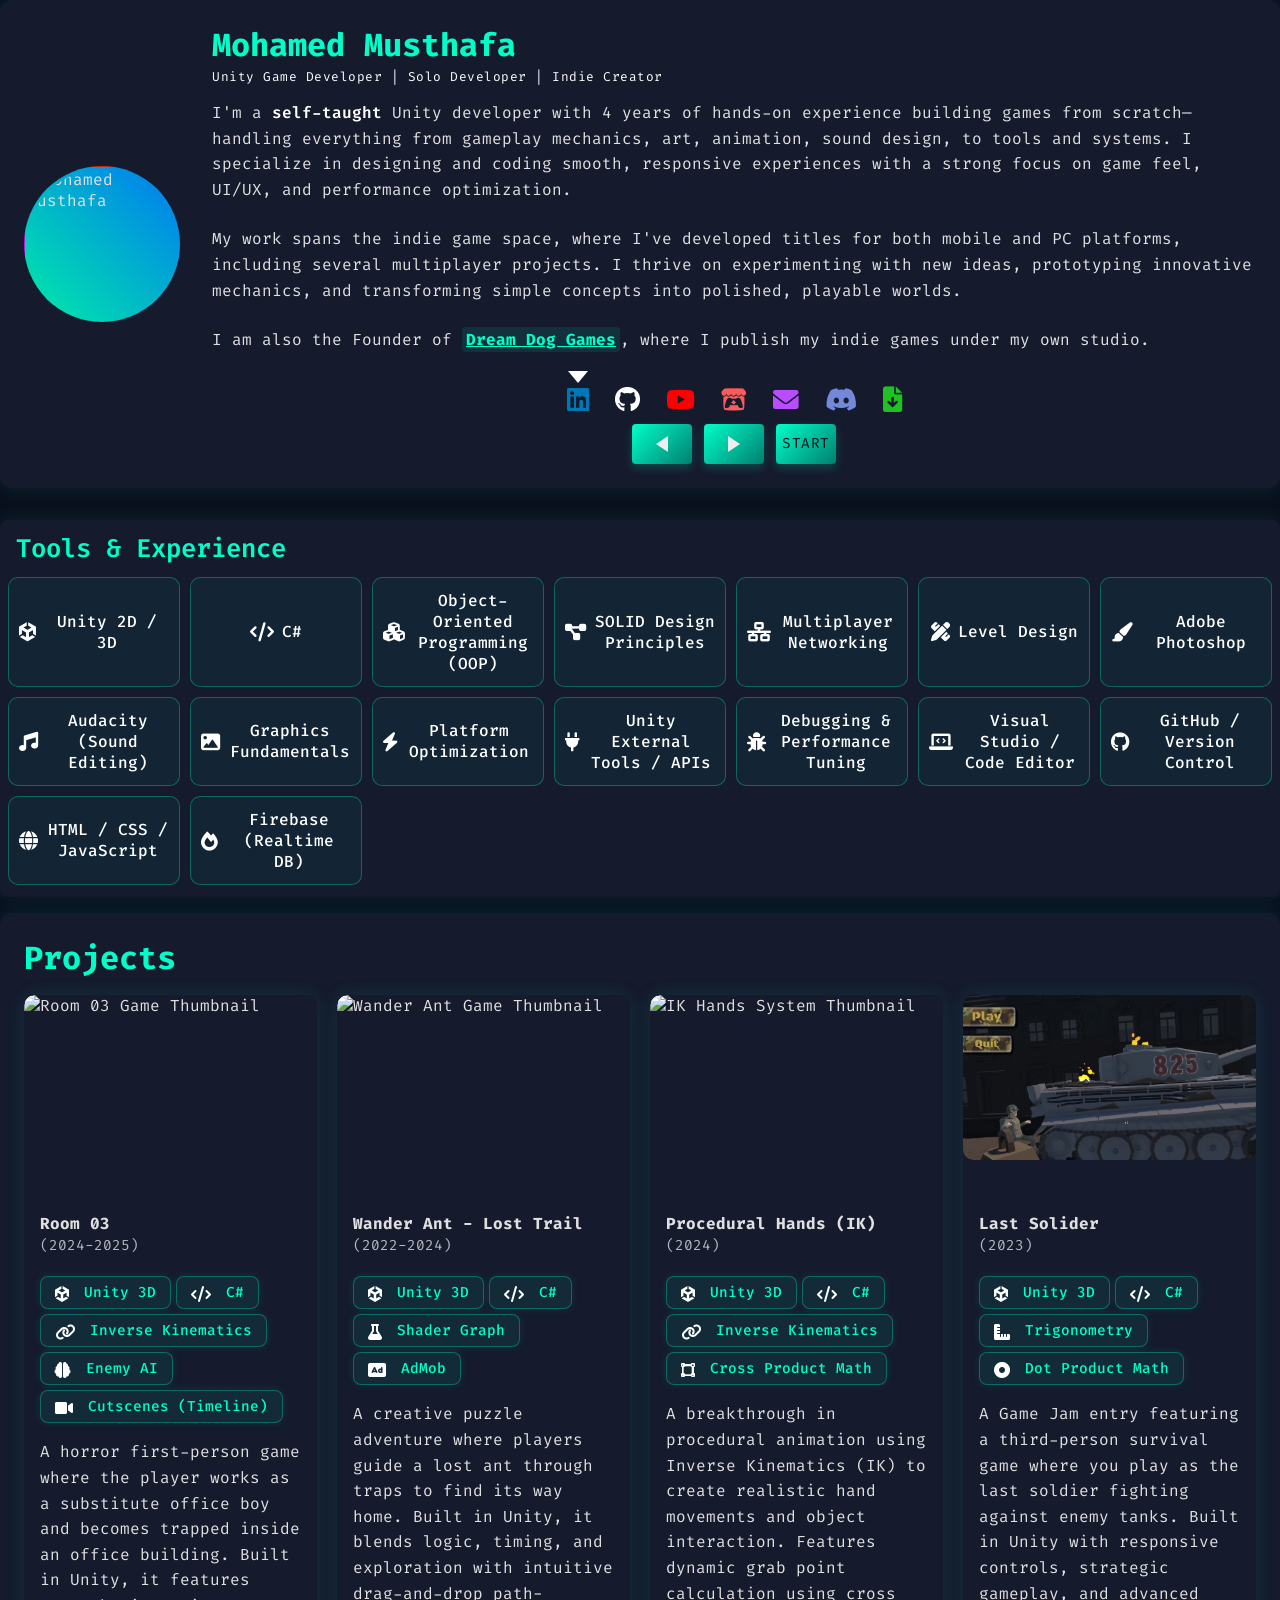
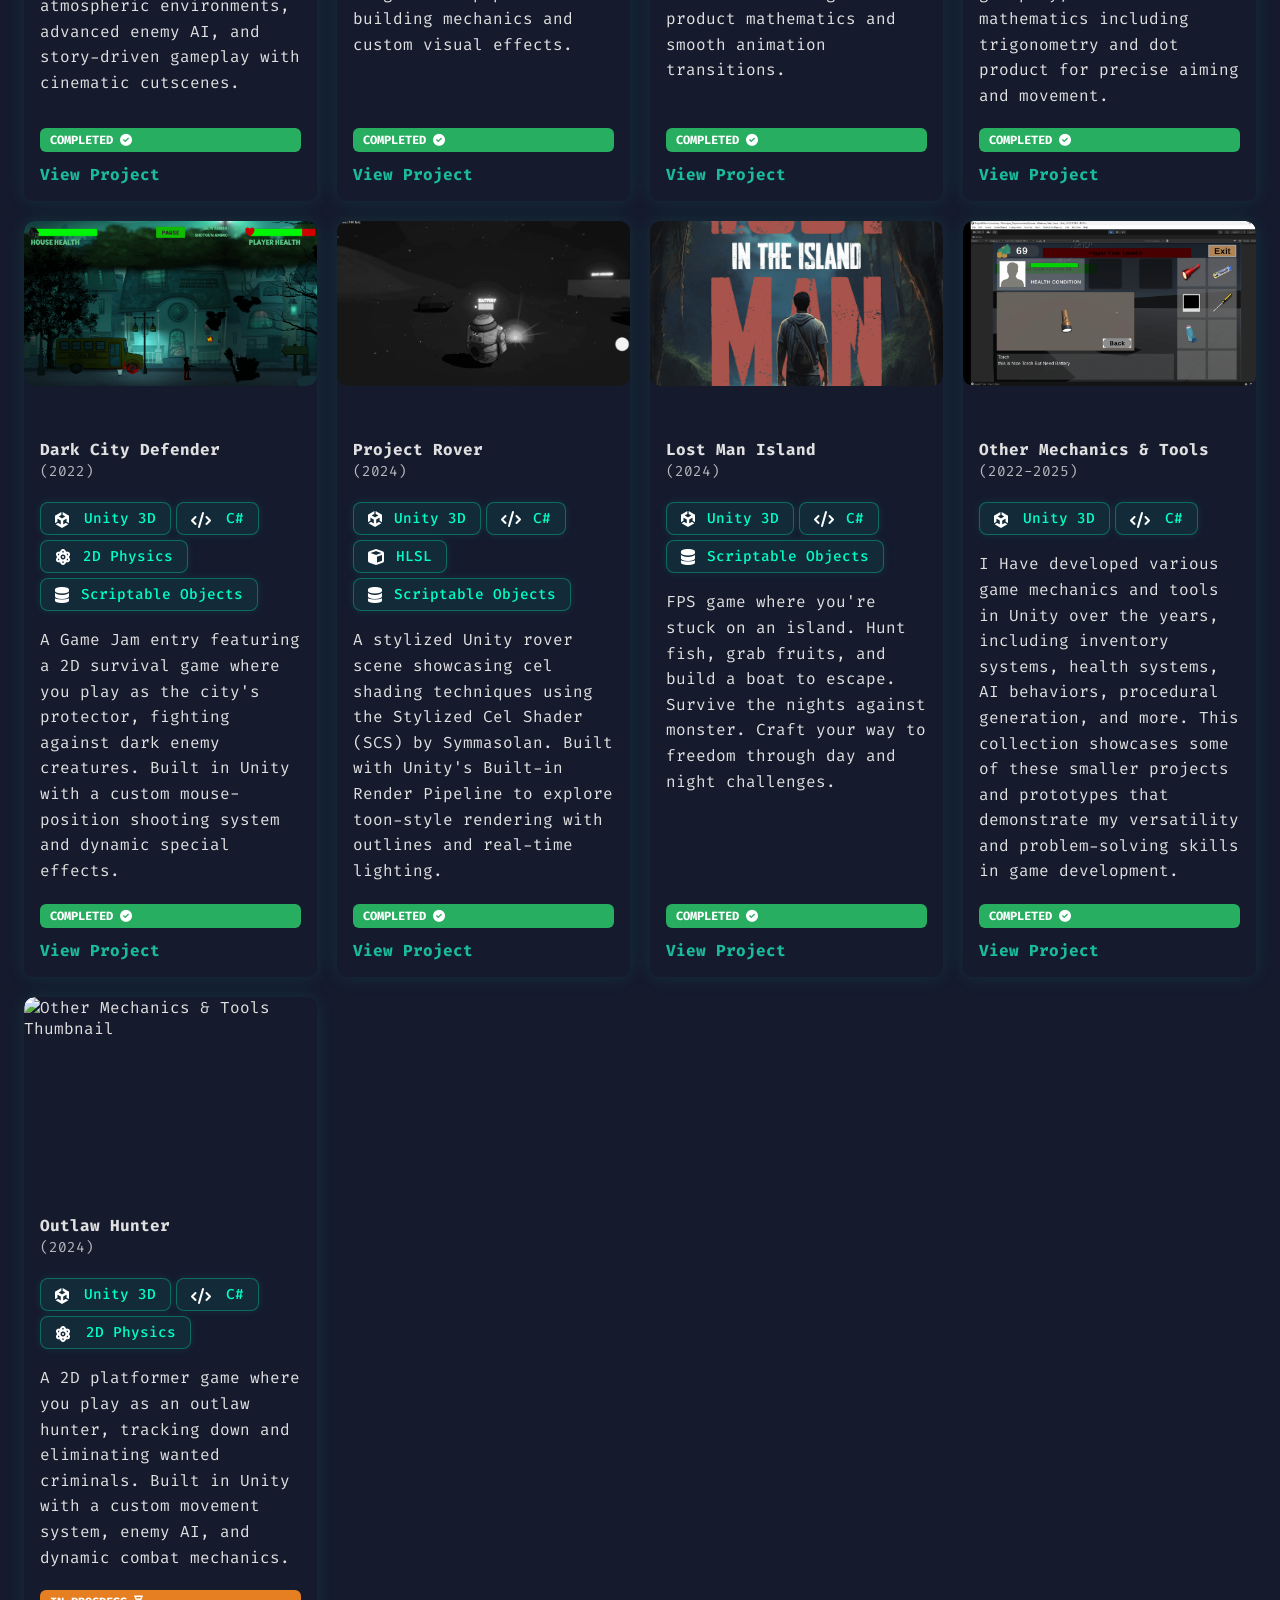
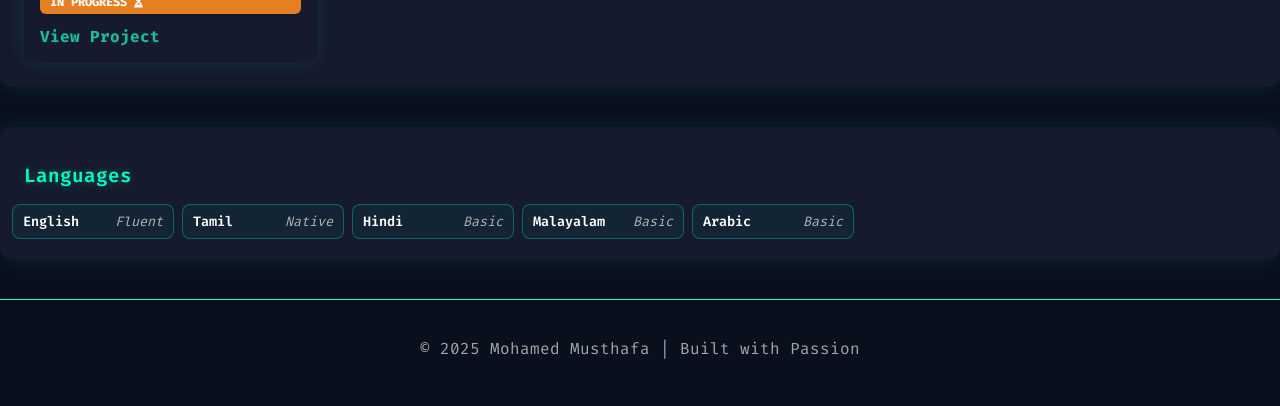
==== index.html @ 0af11d48 "Update index.html" ====
<!DOCTYPE html>
<html lang="en">

<head>
  <meta charset="UTF-8" />
  <meta name="viewport" content="width=device-width, initial-scale=1.0" />
  <title>Mohamed Musthafa | Unity Game Developer</title>

  <!-- Fonts & Icons -->
  <link rel="stylesheet" href="https://cdnjs.cloudflare.com/ajax/libs/font-awesome/6.0.0-beta3/css/all.min.css" />
  <link href="https://fonts.googleapis.com/css2?family=Fira+Code:wght@400;600&display=swap" rel="stylesheet" />

  <!-- Stylesheet -->
  <link rel="stylesheet" href="style.css">
</head>

<body>

  <!-- ===== About Section ===== -->
  <section class="card about-card">
    <div class="about-content">
      <img src="images/profile.jpg" alt="Mohamed Musthafa" class="profile-pic">
      <div class="text-content">
        <h1>Mohamed Musthafa</h1>
        <h3 class="subtitle">Unity Game Developer | Solo Developer | Indie Creator</h3>
        <p>
          I'm a <span class="special-Text">self-taught</span> Unity developer with 4 years of hands-on experience building games from scratch—handling everything from gameplay mechanics, art, animation, sound design, to tools and systems. I specialize in designing and coding smooth, responsive experiences with a strong focus on game feel, UI/UX, and performance optimization.
        </p>
        <p>
          My work spans the indie game space, where I've developed titles for both mobile and PC platforms, including several multiplayer projects. I thrive on experimenting with new ideas, prototyping innovative mechanics, and transforming simple concepts into polished, playable worlds.
        </p>
        <p>
          I am also the Founder of <a href="https://play.google.com/store/apps/developer?id=Dream+Dog+Games" class="highlight" target="_blank">Dream Dog Games</a>, where I publish my indie games under my own studio.
        </p>

        <!-- Social Links Menu -->
        <div class="game-menu">
          <div class="icon-menu-wrapper" style="position: relative;">
            <div class="icon-row">
              <div class="menu-item" data-link="https://www.linkedin.com/in/mohamed-musthafa-98b347230">
                <i class="fab fa-linkedin"></i>
              </div>
              <div class="menu-item" data-link="https://github.com/musthafa45">
                <i class="fab fa-github"></i>
              </div>
              <div class="menu-item" data-link="https://youtube.com/@gamescript-tamil">
                <i class="fab fa-youtube"></i>
              </div>
              <div class="menu-item" data-link="https://musthafa45.itch.io/">
                <i class="fab fa-itch-io"></i>
              </div>
              <div class="menu-item" data-link="mailto:mohamedmusthafa3679@gmail.com">
                <i class="fas fa-envelope"></i>
              </div>
              <div class="menu-item" data-link="https://discordapp.com/users/566951093855191040">
                <i class="fab fa-discord"></i>
              </div>
              <div class="menu-item" data-link="files/resume.pdf">
                <i class="fas fa-file-download"></i>
              </div>
            </div>
            <div class="pointer-triangle"></div>
          </div>
          <div class="menu-controls">
            <div class="button-row">
              <button class="arrow-btn left" id="leftBtn" aria-label="Previous"></button>
              <button class="arrow-btn right" id="rightBtn" aria-label="Next"></button>
              <button class="start-btn" id="startBtn" aria-label="Go to Selected Link">Start</button>
            </div>
          </div>
        </div>

      </div>
    </div>
  </section>

  <!-- ===== Tools & Experience Section ===== -->
  <section class="card tools-section">
    <h1>Tools & Experience</h1>
    <div class="tools-grid">
      
      <!-- Game Development -->
      <div class="tool-item"><i class="fab fa-unity"></i> Unity 2D / 3D</div>
      <div class="tool-item"><i class="fas fa-code"></i> C#</div>
      <div class="tool-item"><i class="fas fa-cubes"></i> Object-Oriented Programming (OOP)</div>
      <div class="tool-item"><i class="fas fa-project-diagram"></i> SOLID Design Principles</div>
      <div class="tool-item"><i class="fas fa-network-wired"></i> Multiplayer Networking</div>
      
      <!-- Design & Creative Tools -->
      <div class="tool-item"><i class="fas fa-pencil-ruler"></i> Level Design</div>
      <div class="tool-item"><i class="fas fa-paint-brush"></i> Adobe Photoshop</div>
      <div class="tool-item"><i class="fas fa-music"></i> Audacity (Sound Editing)</div>
      <div class="tool-item"><i class="fas fa-image"></i> Graphics Fundamentals</div>
      
      <!-- Technical & Optimization -->
      <div class="tool-item"><i class="fas fa-bolt"></i> Platform Optimization</div>
      <div class="tool-item"><i class="fas fa-plug"></i> Unity External Tools / APIs</div>
      <div class="tool-item"><i class="fas fa-bug"></i> Debugging & Performance Tuning</div>
      <div class="tool-item"><i class="fas fa-laptop-code"></i> Visual Studio / Code Editor</div>
      
      <!-- Version Control -->
      <div class="tool-item"><i class="fab fa-github"></i> GitHub / Version Control</div>
      
      <!-- Web & Cloud -->
      <div class="tool-item"><i class="fas fa-globe"></i> HTML / CSS / JavaScript</div>
      <div class="tool-item"><i class="fas fa-fire"></i> Firebase (Realtime DB)</div>
      
    </div>
  </section>

  <!-- ===== Projects Section ===== -->
  <section class="card projects-section">
    <h1>Projects</h1>
    <div class="projects-grid">

      <!-- Room 03 Project -->
      <article class="project-card">
        <div class="thumb-wrapper">
          <img class="project-thumb" src="images/room-03-thumbnail.png" alt="Room 03 Game Thumbnail">
          <video class="project-video" muted preload="metadata">
            <source src="videos/room-03.mp4" type="video/mp4">
            Your browser does not support the video tag.
          </video>
        </div>
        <div class="content">
          <h4>Room 03<br><span style="font-size: 0.9em; font-weight: normal; opacity: 0.8;">(2024-2025)</span></h4>
          <div class="tech-stack">
            <span><i class="fa-brands fa-unity"></i> Unity 3D</span>
            <span><i class="fa-solid fa-code"></i> C#</span>
            <span><i class="fas fa-link"></i> Inverse Kinematics</span>
            <span><i class="fas fa-brain"></i> Enemy AI</span>
            <span><i class="fas fa-video"></i> Cutscenes (Timeline)</span>
          </div>
          <p>
            A horror first-person game where the player works as a substitute office boy and becomes trapped inside an office building. Built in Unity, it features atmospheric environments, advanced enemy AI, and story-driven gameplay with cinematic cutscenes.
          </p>
          <div class="bottom">
            <div class="status-tag done"> Completed <i class="fas fa-check-circle"></i></div>
            <a href="https://mohamedmusthafa.dev/projects/room-03/index.html" target="_self">View Project</a>
          </div>
        </div>
      </article>

      <!-- Wander Ant Project -->
      <article class="project-card">
        <div class="thumb-wrapper">
          <img class="project-thumb" src="images/wander-ant-thumbnail.png" alt="Wander Ant Game Thumbnail">
          <video class="project-video" muted preload="metadata">
            <source src="videos/wander-ant.mp4" type="video/mp4">
            Your browser does not support the video tag.
          </video>
        </div>
        <div class="content">
          <h4>Wander Ant - Lost Trail<br><span style="font-size: 0.9em; font-weight: normal; opacity: 0.8;">(2022-2024)</span></h4>
          <div class="tech-stack">
            <span><i class="fa-brands fa-unity"></i> Unity 3D</span>
            <span><i class="fa-solid fa-code"></i> C#</span>
            <span><i class="fa-solid fa-flask"></i> Shader Graph</span>
            <span><i class="fa-solid fa-ad"></i> AdMob</span>
          </div>
          <p>
            A creative puzzle adventure where players guide a lost ant through traps to find its way home. Built in Unity, it blends logic, timing, and exploration with intuitive drag-and-drop path-building mechanics and custom visual effects.
          </p>
          <div class="bottom">
            <div class="status-tag done"> Completed <i class="fas fa-check-circle"></i></div>
            <a href="https://mohamedmusthafa.dev/projects/wander-ant/index.html" target="_self">View Project</a>
          </div>
        </div>
      </article>

      <!-- IK Hands Project -->
      <article class="project-card">
        <div class="thumb-wrapper">
          <img class="project-thumb" src="images/Ik-hand-thumbnail.jpg" alt="IK Hands System Thumbnail">
          <video class="project-video" muted preload="metadata">
            <source src="videos/Ik-hand.mp4" type="video/mp4">
            Your browser does not support the video tag.
          </video>
        </div>
        <div class="content">
          <h4>Procedural Hands (IK)<br><span style="font-size: 0.9em; font-weight: normal; opacity: 0.8;">(2024)</span></h4>
          <div class="tech-stack">
            <span><i class="fa-brands fa-unity"></i> Unity 3D</span>
            <span><i class="fa-solid fa-code"></i> C#</span>
            <span><i class="fa-solid fa-link"></i> Inverse Kinematics</span>
            <span><i class="fa-solid fa-vector-square"></i> Cross Product Math</span>
          </div>
          <p>
            A breakthrough in procedural animation using Inverse Kinematics (IK) to create realistic hand movements and object interaction. Features dynamic grab point calculation using cross product mathematics and smooth animation transitions.
          </p>
          <div class="bottom">
            <div class="status-tag done"> Completed <i class="fas fa-check-circle"></i></div>
            <a href="https://mohamedmusthafa.dev/projects/ik-hand/index.html" target="_self">View Project</a>
          </div>
        </div>
      </article>

      <!-- Last Soldier Project -->
      <article class="project-card">
        <div class="thumb-wrapper">
          <img class="project-thumb" src="images/last-soldier-thumbnail.jpg" alt="Last Soldier Thumbnail">
          <video class="project-video" muted preload="metadata">
            <source src="videos/last-soldier.mp4" type="video/mp4">
            Your browser does not support the video tag.
          </video>
        </div>
        <div class="content">
          <h4>Last Solider<br><span style="font-size: 0.9em; font-weight: normal; opacity: 0.8;">(2023)</span></h4>
          <div class="tech-stack">
          <span><i class="fa-brands fa-unity"></i> Unity 3D</span>
          <span><i class="fa-solid fa-code"></i> C#</span>
          <span><i class="fa-solid fa-ruler-combined"></i> Trigonometry</span>
          <span><i class="fa-solid fa-circle-dot"></i> Dot Product Math</span>
        </div>
          <p>
            A Game Jam entry featuring a third-person survival game where you play as the last soldier fighting against enemy tanks. Built in Unity with responsive controls, strategic gameplay, and advanced mathematics including trigonometry and dot product for precise aiming and movement.
          </p>
          <div class="bottom">
            <div class="status-tag done"> Completed <i class="fas fa-check-circle"></i></div>
            <a href="https://mohamedmusthafa.dev/projects/last-soldier/index.html" target="_self">View Project</a>
          </div>
        </div>
      </article>

      <!-- Dark City Defender Project -->
      <article class="project-card">
        <div class="thumb-wrapper">
          <img class="project-thumb" src="images/dark-city-defender-thumbnail.png" alt="Dark City Defender Thumbnail">
          <video class="project-video" muted preload="metadata">
            <source src="videos/dark-city-defender.mp4" type="video/mp4">
            Your browser does not support the video tag.
          </video>
        </div>
        <div class="content">
          <h4>Dark City Defender<br><span style="font-size: 0.9em; font-weight: normal; opacity: 0.8;">(2022)</span></h4>
          <div class="tech-stack">
          <span><i class="fa-brands fa-unity"></i> Unity 3D</span>
          <span><i class="fa-solid fa-code"></i> C#</span>
          <span class="tool-item"><i class="fas fa-atom"></i> 2D Physics</span>
          <span class="tool-item"><i class="fas fa-database"></i> Scriptable Objects</span>
        </div>
          <p>
            A Game Jam entry featuring a 2D survival game where you play as the city's protector, fighting against dark enemy creatures. Built in Unity with a custom mouse-position shooting system and dynamic special effects.
          </p>
          <div class="bottom">
            <div class="status-tag done"> Completed <i class="fas fa-check-circle"></i></div>
            <a href="https://mohamedmusthafa.dev/projects/dark-city-defender/index.html" target="_self">View Project</a>
          </div>
        </div>
      </article>

      <!-- Rover Project -->
      <article class="project-card">
        <div class="thumb-wrapper">
          <img class="project-thumb" src="images/rover-thumbnail.png" alt="Rover Thumbnail">
          <video class="project-video" muted preload="metadata">
            <source src="videos/rover.mp4" type="video/mp4">
            Your browser does not support the video tag.
          </video>
        </div>
        <div class="content">
          <h4>Project Rover<br><span style="font-size: 0.9em; font-weight: normal; opacity: 0.8;">(2024)</span></h4>
          <div class="tech-stack">
        <span class="tool-item"><i class="fa-brands fa-unity"></i> Unity 3D</span>
        <span class="tool-item"><i class="fa-solid fa-code"></i> C#</span>
        <span class="tool-item"><i class="fas fa-cube"></i> HLSL</span>
        <span class="tool-item"><i class="fas fa-database"></i> Scriptable Objects</span>
        </div>
          <p>
            A stylized Unity rover scene showcasing cel shading techniques using the Stylized Cel Shader (SCS) by Symmasolan. Built with Unity's Built-in Render Pipeline to explore toon-style rendering with outlines and real-time lighting.
          </p>
          <div class="bottom">
            <div class="status-tag done"> Completed <i class="fas fa-check-circle"></i></div>
            <a href="https://mohamedmusthafa.dev/projects/rover/index.html" target="_self">View Project</a>
          </div>
        </div>
      </article>

      <!-- Lost Man Island -->
      <article class="project-card">
        <div class="thumb-wrapper">
          <img class="project-thumb" src="images/lostman-island-thumbnail.png" alt="Lost Man Island Thumbnail">
          <video class="project-video" muted preload="metadata">
            <source src="videos/lostman-island.mp4" type="video/mp4">
            Your browser does not support the video tag.
          </video>
        </div>
        <div class="content">
          <h4>Lost Man Island<br><span style="font-size: 0.9em; font-weight: normal; opacity: 0.8;">(2024)</span></h4>
          <div class="tech-stack">
          <span class="tool-item"><i class="fa-brands fa-unity"></i> Unity 3D</span>
          <span class="tool-item"><i class="fa-solid fa-code"></i> C#</span>
          <span class="tool-item"><i class="fas fa-database"></i> Scriptable Objects</span>
        </div>
          <p>
            FPS game where you're stuck on an island. Hunt fish, grab fruits, and build a boat to escape. Survive the nights against monster. Craft your way to freedom through day and night challenges.
          </p>
          <div class="bottom">
            <div class="status-tag done"> Completed <i class="fas fa-check-circle"></i></div>
            <a href="https://mohamedmusthafa.dev/projects/lostman-island/index.html" target="_self">View Project</a>
          </div>
        </div>
      </article>

      <!-- Other Mechanics & Tools -->
      <article class="project-card">
        <div class="thumb-wrapper">
          <img class="project-thumb" src="images/other-mechanics&tools-thumbnail.jpg" alt="Other Mechanics & Tools Thumbnail">
          <video class="project-video" muted preload="metadata">
            <source src="videos/other-mechanics&tools.mp4" type="video/mp4">
            Your browser does not support the video tag.
          </video>
        </div>
        <div class="content">
          <h4> Other Mechanics & Tools <br><span style="font-size: 0.9em; font-weight: normal; opacity: 0.8;">(2022-2025)</span></h4>
          <div class="tech-stack">
          <span><i class="fa-brands fa-unity"></i> Unity 3D</span>
          <span><i class="fa-solid fa-code"></i> C#</span>
        </div>
          <p>
            I Have developed various game mechanics and tools in Unity over the years, including inventory systems, health systems, AI behaviors, procedural generation, and more. This collection showcases some of these smaller projects and prototypes that demonstrate my versatility and problem-solving skills in game development.
          </p>
          <div class="bottom">
            <div class="status-tag done"> Completed <i class="fas fa-check-circle"></i></div>
            <a href="https://mohamedmusthafa.dev/projects/other-mechanics&tools/index.html" target="_self">View Project</a>
          </div>
        </div>
      </article>

      <!-- Outlaw Hunter -->
      <article class="project-card">
        <div class="thumb-wrapper">
          <img class="project-thumb" src="images/outlaw-hunter-thumbnail.jpg" alt="Other Mechanics & Tools Thumbnail">
          <video class="project-video" muted preload="metadata">
            <source src="videos/outlaw-hunter.mp4" type="video/mp4">
            Your browser does not support the video tag.
          </video>
        </div>
        <div class="content">
          <h4> Outlaw Hunter <br><span style="font-size: 0.9em; font-weight: normal; opacity: 0.8;">(2024)</span></h4>
          <div class="tech-stack">
          <span><i class="fa-brands fa-unity"></i> Unity 3D</span>
          <span><i class="fa-solid fa-code"></i> C#</span>
          <span><i class="fa-solid fa-atom"></i> 2D Physics</span>
        </div>
          <p>
            A 2D platformer game where you play as an outlaw hunter, tracking down and eliminating wanted criminals. Built in Unity with a custom movement system, enemy AI, and dynamic combat mechanics.
          </p>
          <div class="bottom">
            <div class="status-tag progress"> In Progress <i class="fas fa-hourglass-half"></i></div>
            <a href="https://mohamedmusthafa.dev/projects/outlaw-hunter/index.html" target="_self">View Project</a>
          </div>
        </div>
      </article>

    </div>
  </section>

  <!-- ===== Languages Section ===== -->
  <section id="languages" class="card section">
    <h2 class="section-title">Languages</h2>
    <div class="languages-grid">
      <div class="language-item">
        <span class="lang-name">English</span>
        <span class="lang-level">Fluent</span>
      </div>
      <div class="language-item">
        <span class="lang-name">Tamil</span>
        <span class="lang-level">Native</span>
      </div>
      <div class="language-item">
        <span class="lang-name">Hindi</span>
        <span class="lang-level">Basic</span>
      </div>
      <div class="language-item">
        <span class="lang-name">Malayalam</span>
        <span class="lang-level">Basic</span>
      </div>
      <div class="language-item">
        <span class="lang-name">Arabic</span>
        <span class="lang-level">Basic</span>
      </div>
    </div>
  </section>

  <!-- ===== Footer ===== -->
  <footer>
    <p>© 2025 Mohamed Musthafa | Built with Passion</p>
  </footer>

  <!-- Scripts -->
  <script src="index.js" defer></script>

</body>

</html>
---- style.css ----
/* =======================================
   Global Styles
======================================= */

:root {
  --accent: #00ffc8;
  --accent-glow: rgba(0, 255, 200, 0.25);
  --dark-bg: #151a2d;
  --soft-bg: #0a0f1e;
}

body {
  margin: 0;
  padding: 0;
  font-family: 'Fira Code', monospace;

  background-color: #0a0f1e;
  color: #e0e0e0;
}

.section-title {
  text-shadow: 0 0 8px rgba(0, 255, 200, 0.3);
}

/* ---------- Container ---------- */
.container {
  max-width: 1000px;
  margin: auto;
  padding: 36px 16px;
}

/* ---------- Card Base ---------- */
.card {
  background-color: #151a2d;
  padding: 24px;
  border-radius: 12px;
  margin-bottom: 32px;
  box-shadow: 0 0 20px rgba(0, 255, 200, 0.1);
}

/* ---------- Typography ---------- */
h1 {
  margin: 0 0 16px;
  font-size: 2rem;
}

h3 {
  margin: 16px 0 8px;
  font-size: 1.1rem;
}

h1, h2, h3 {
  color: #00ffc8;
}

a {
  color: #ff4d6d;
}

a:hover {
  color: #ffd166;
}

p {
  font-size: 1rem;
  line-height: 1.6;
  margin-bottom: 24px;
}

/* ---------- About Section ---------- */
.about-content {
  display: flex;
  flex-wrap: wrap; /* ✅ Allow wrapping on smaller screens */
  align-items: center;
  gap: 2rem;
}

.profile-pic {
  width: 150px;
  height: 150px;
  border-radius: 50%;
  object-fit: cover;
  border: 1px solid transparent;
  background: linear-gradient(45deg, #ff0000, #00ff99, #0066ff, #ff00ff);
  background-size: 400% 400%;
  padding: 2px;
  transition: transform 0.3s ease;
  animation: glowPulse 4s ease-in-out infinite;
}

.profile-pic:hover {
  transform: scale(1.08);
  box-shadow: 0 0 25px rgba(0, 255, 255, 0.4);
}

@keyframes neonPulse {
  from { box-shadow: 0 0 10px var(--accent-glow), 0 0 20px var(--accent-glow); }
  to   { box-shadow: 0 0 20px var(--accent-glow), 0 0 40px var(--accent-glow); }
}

.subtitle {
  font-family: 'Fira Code', monospace;
  font-weight: 400;
  font-size: 0.8rem;
  color: #b0b0b0;
  margin-top: -10px;  /* brings it closer to your name */
  margin-bottom: 18px;
  letter-spacing: 0.5px;
}

h3.subtitle {
  margin-top: -12px !important; /* forces it to override */
  margin-bottom: 8px;
  line-height: 1.1; /* optional: tighter line spacing */
}

.text-content {
  flex: 1;
  min-width: 240px;
}

.highlight {
  color: #00ffc8;       /* brighter/contrast color */
  font-weight: 700;     /* bold */
  background: rgba(0, 255, 200, 0.1); /* subtle highlight */
  padding: 2px 4px;
  border-radius: 4px;   /* optional rounded edges */
}
.special-Text {
  color: #ffffff;       /* distinct color */
  font-weight: 600;     /* semi-bold */
}

/* ---------- Social Icons ---------- */

.game-menu {
  margin-top: 20px;
}

.icon-row {
  display: flex;
  gap: 12px;
  justify-content: center;
  align-items: center;
  flex-wrap: nowrap;              /* 🔥 prevent wrapping */
  overflow-x: auto;               /* 🔥 allows scrolling if needed */
  scrollbar-width: none;          /* hide scrollbar in Firefox */
  -ms-overflow-style: none;       /* hide scrollbar in IE/Edge */
}

.icon-row::-webkit-scrollbar {
  display: none;                  /* hide scrollbar in Chrome/Safari */
}

.icon-row-availability {
  display: flex;
  justify-content: center;
  align-items: center;
  gap: 12px;
  flex-wrap: wrap;
  padding: 8px;
}

.icon-row-availability a img {
  height: 44px;       /* 🔑 same height for all badges */
  width: auto;        /* keep aspect ratio */
  max-width: 100%;
}

.menu-item {
  flex: 0 0 auto;                 /* 🔒 prevents shrinking */
  font-size: 1.6rem; /* smaller than 2rem */
  color: #eee;
  padding: 7px;       /* less padding */
  border-radius: 3px; /* smaller corners */
  transition: transform 0.3s, box-shadow 0.3s, color 0.3s;
}

.pointer-triangle {
  width: 0;
  height: 0;
  border-left: 10px solid transparent;
  border-right: 10px solid transparent;
  border-top: 12px solid #ffffff; /* now points down */
  position: absolute;
  top: -6px; /* keep it above icons if you want */
  left: 0;
  transition: left 0.2s ease;
  z-index: 10;
}

/* Optional: remove hover scaling on <a> if using menu-item already */
.icon-row a {
  font-size: 1.1rem;
  transition: transform 0.2s;
}

.icon-row a:hover {
  transform: scale(1.2);
}

/* Base style same as Start button */
.arrow-btn,
.start-btn {
  width: 60px;                 /* fixed width for arrows */
  height: 40px;                /* same height as Start button */
  font-size: 1.1rem;           
  font-family: 'Fira Code', monospace;
  border-radius: 4px;
  letter-spacing: 1px;
  cursor: pointer;
  text-transform: uppercase;
  transition: all 0.2s ease;
  display: flex;
  align-items: center;
  justify-content: center;
  padding: 0; /* remove default padding */

  background: linear-gradient(135deg, #00ffc8, #007f70);
  color: #0a0f1e;
  border: none;
  box-shadow: 0 4px 10px rgba(0, 255, 200, 0.2);
}

.start-btn {
  font-size: 0.9rem;
  letter-spacing: 0.5px; /* slightly reduced letter spacing */
}


/* Hover */
.arrow-btn:hover,
.start-btn:hover {
  transform: translateY(-2px);
  box-shadow: 0 0 0 2px #ccc, 0 6px 0 #555;
  background: linear-gradient(135deg, #00e0ff, #b400ff);
  color: #fff;
}

/* Active */
.arrow-btn:active,
.start-btn:active {
  transform: translateY(2px);
  box-shadow: 0 0 0 2px #ccc, 0 2px 0 #555;
  background: #555;
  color: #222;
}

/* Left / Right triangle */
.arrow-btn.left::before,
.arrow-btn.right::before {
  content: "";
  display: inline-block;
  width: 0;
  height: 0;
  border-top: 8px solid transparent;
  border-bottom: 8px solid transparent;
}

.arrow-btn.left::before {
  border-right: 12px solid #eee; /* triangle pointing left */
}

.arrow-btn.right::before {
  border-left: 12px solid #eee; /* triangle pointing right */
}

.button-row {
  display: flex;
  gap: 12px;          /* spacing between buttons */
  align-items: center; /* vertical alignment */
  justify-content: center; /* optional: center horizontally */
}


/* Social Icon Colors */
.fa-linkedin { color: #0077b5; }
.fa-github { color: #fff; }
.fa-youtube { color: #ff0000; }
.fa-itch-io { color: #fa5c5c; }
.fa-artstation { color: #13AFF0; }
.fa-envelope { color: #b84dff; }
.fa-discord { color: #7289da; }
.fa-globe { color: #1abc9c; }
.fa-file-download { color: #20c223; }
/* ---------- Badge Styles ---------- */
.gplay-badge {
  height: 35px;
  transition: transform 0.2s ease;
}

.gplay-badge :hover {
  transform: scale(1.05);
}

.itch-badge,
.gplay-badge {
  height: 35px;
  transition: transform 0.2s ease;
}

.itch-badge:hover,
.gplay-badge:hover,
.github-badge:hover {
  transform: scale(1.1);
}

.github-badge {
  height: 35px;
  width: auto;
  border-radius: 3px;
  transition: transform 0.2s ease;
}

/* ---------- Tools Section ---------- */
.tools-section {
  color: #fff;
  text-align: center;
  padding: 12px 8px;       
  border-radius: 8px;      
  margin-bottom: 16px;
  background-color: #151a2d;
  box-shadow: 0 0 20px rgba(0, 255, 200, 0.1);
}

.tools-section h1 {
  font-size: 1.6rem;         
  margin-bottom: 12px;
  font-weight: 600;
  text-align: left;
  padding-left:  8px;    
}

.tools-grid {
  display: grid;
  grid-template-columns: repeat(auto-fit, minmax(160px, 1fr));
  gap: 10px; 
  justify-content: center;
}

.tool-item {
  border-radius: 10px;      
  padding: 12px 10px;       
  font-size: 1rem;        
  font-weight: 500;
  color: #fff;
  transition: all 0.2s ease;
  display: flex;
  align-items: center;
  justify-content: center;
  background: rgba(0, 255, 200, 0.05);
  border: 1px solid rgba(0, 255, 200, 0.3);
  gap: 6px;
  white-space: normal;
  text-align: center;
}

.tool-item i {
  margin-right: 2px;        
  font-size: 1.2rem;        
  color: #fff;
}

.tool-item:hover {
  background: rgba(0, 255, 200, 0.15);
  transform: translateY(-2px);
  box-shadow: 0 0 8px rgba(0, 255, 200, 0.2);
}

/* ---------- Projects Grid ---------- */
.projects-grid {
  display: grid;
  grid-template-columns: repeat(4, 1fr); /* Exactly 4 columns on desktop */
  gap: 20px;
  margin: auto;
  align-items: stretch;
}

/* ---------- Project Card ---------- */
.project-card {
  width: 100%;
  height: 100%;
  display: flex;
  flex-direction: column;
  border-radius: 10px;
  overflow: hidden;
  transition: transform 0.25s ease, box-shadow 0.25s ease, background-color 0.25s ease;
  background-color: #151a2d;
  box-shadow: 0 0 20px rgba(0, 255, 200, 0.1);
  will-change: transform;
}

.project-card:hover {
  transform: translateY(-7px);
  background-color:  rgba(0, 255, 200, 0.15);
  box-shadow: 0 0 25px rgba(3, 138, 118, 0.3);
}

.project-card .content {
  flex-grow: 1;
  display: flex;
  flex-direction: column;
  padding: 16px; 
}

.project-card .content p {
  flex-grow: 1;
  margin-bottom: 12px;
}

.project-card .bottom {
  margin-top: auto;
  display: flex;
  flex-direction: column;
  gap: 12px;
}

.project-card h3 {
  margin-bottom: 8px;
  text-align: left;
}

.project-card a {
  color: #1abc9c;
  text-decoration: none;
  font-weight: bold;
}

.project-card a:hover {
  text-decoration: underline;
}

/* ---------- Status Tags ---------- */
.status-tag {
  display: inline-block;
  padding: 4px 10px;
  font-size: 0.75rem;
  font-weight: bold;
  border-radius: 6px;
  text-transform: uppercase;
  color: #fff;
  margin-top: 8px;
}

.status-tag.done { background-color: #27ae60; }
.status-tag.progress { background-color: #e67e22; }

/* ---------- Feature List (Collapsible) ---------- */
.feature-list details {
  cursor: pointer;
}

.feature-list summary {
  list-style: none;
  display: flex;
  justify-content: space-between;
  align-items: center;
  font-weight: 600;
}

.feature-list summary::-webkit-details-marker {
  display: none;
}

.arrow1 {
   transition: transform 0.25s ease;
   color: #fff; /* or #000 depending on BG */
}

details[open] .arrow1 {
  transform: rotate(180deg);
}

details[open] summary {
  color: #3aff7a;
}

.feature-list p {
  margin: 8px 0 0;
  font-size: 0.9rem;
  opacity: 0.85;
}

summary {
  color: #ddd; /* default */
  transition: color 0.2s ease;
}

summary:hover {
  color: #3aff7a; /* green highlight */
}

summary:hover .arrow12 {
  transform: translateY(2px);
}


/* ---------- Tech Stack ---------- */
.tech-stack {
  display: flex;
  flex-wrap: wrap;           /* allows items to go to new lines */
  gap: 5px;                 /* spacing between each tag */
  justify-content: left;   /* keeps them centered */
  align-items: center;
}

.tech-stack span {
  background: rgba(0, 255, 200, 0.08);
  border: 1px solid rgba(0, 255, 200, 0.3);
  color: #00ffc8;
  font-size: 0.9rem;
  font-weight: 500;
  padding: 6px 14px;
  border-radius: 8px;
  transition: all 0.3s ease;
  box-shadow: 0 0 10px rgba(0, 255, 200, 0.1);
  white-space: nowrap;    /* prevents text wrapping */
}

.tech-stack span:hover {
  background: rgba(0, 255, 200, 0.15);
  transform: translateY(-3px);
  box-shadow: 0 0 15px rgba(0, 255, 200, 0.3);
}

.tech-stack span i {
  font-size: 1rem;
  color: #fff;
  margin-right: 6px;         /* adds spacing between icon and text */
  vertical-align: middle;
}

/* ---------- Video / Thumbnail Section ---------- */
.thumb-wrapper {
  position: relative;
  width: 100%;
  padding-top: 56.25%; /* 16:9 aspect ratio */
  overflow: hidden;
  border-radius: 10px;
  margin-bottom: 16px;
}

.project-thumb,
.project-video {
  position: absolute;
  top: 0;
  left: 0;
  width: 100%;
  height: 100%;
  border-radius: 10px;
  transition: opacity 0.3s ease;
}

.project-thumb {
  object-fit: cover;
  z-index: 1;
  opacity: 1;
}

.project-video {
  object-fit: cover;
  z-index: 2;
  opacity: 0;
}

.thumb-wrapper:hover .project-video {
  opacity: 1;
}

.thumb-wrapper:hover .project-thumb {
  opacity: 0.6;
}

/* ---------- Languages Section (Card Style) ---------- */
#languages {
  color: #fff;
  text-align: center;
  padding: 20px 12px;
  border-radius: 12px;
  margin-top: 40px;
  margin-bottom: 20px;
  max-width: 100%;                  /* keeps it card-sized */
  margin-inline: auto;              /* center horizontally */
  background-color: #151a2d;
  box-shadow: 0 0 20px rgba(0, 255, 200, 0.1);
}

#languages .section-title {
 text-align: left;
  width: 100%;
  margin-left: 12px; /* small visual offset */
  font-weight: 600;
}

#languages h2 {
  font-size: 1.2rem;
  margin-bottom: 16px;
  font-weight: 400;
}

.languages-grid {
  display: flex;
  flex-wrap: wrap;
  gap: 8px;
  justify-content: left;
}

.language-item {
  background: rgba(0, 255, 200, 0.05);
  border: 1px solid rgba(0, 255, 200, 0.3);
  padding: 8px 10px;
  border-radius: 8px;
  font-size: 0.85rem;
  color: #eee;
  display: flex;
  justify-content: space-between;
  align-items: center;
  min-width: 140px;
  max-width: 200px;
  transition: all 0.25s ease;
}

.language-item:hover {
  transform: translateY(-3px);
  box-shadow: 0 2px 6px rgba(255, 255, 255, 0.1);
  background-color: rgba(255, 255, 255, 0.12);
}

.lang-name {
  font-weight: 600;
  color: #fff;
}

.lang-level {
  opacity: 0.85;
  font-style: italic;
  color: #ccc;
}


/* ---------- Footer ---------- */
footer {
  text-align: center;
  padding: 20px;
  margin-top: 40px;
  font-size: 0.9rem;
  background: #0a0f1e;
  color: #a5a5a5;
  border-top: 1px solid #00ffc8;
}

/* ---------- Carousel ---------- */
.screenshot-carousel {
  position: relative;
  display: flex;
  align-items: center;
  justify-content: center;
  overflow: hidden;
  max-width: 100%;
  margin: 40px auto;
}

.carousel-track {
  display: flex;
  gap: 20px;
  overflow-x: auto;
  scroll-snap-type: x mandatory;
  scroll-behavior: smooth;
}

.carousel-track::-webkit-scrollbar {
  display: none;
}

.carousel-item,
.video-item {
  flex: 0 0 100%;
  width: 100%;
  aspect-ratio: 16/9;
  border-radius: 16px;
  overflow: hidden;
  background: #000;
  display: flex;
  align-items: center;
  justify-content: center;
  scroll-snap-align: start;
}

.carousel-item img,
.video-item iframe {
  width: 100%;
  height: 100%;
  object-fit: contain;
  border-radius: 16px;
}

.arrow {
  position: absolute;
  top: 50%;
  transform: translateY(-50%);
  background: rgba(0, 0, 0, 0.5);
  border: none;
  color: #fff;
  font-size: 2rem;        /* slightly smaller for balance */
  padding: 12px;          /* equal padding for perfect circle */
  cursor: pointer;
  border-radius: 50%;
  z-index: 2;
  transition: background 0.3s ease;
  line-height: 1;         /* ensures icon is vertically centered */
}

.arrow.left { left: 20px; }
.arrow.right { right: 20px; }

.arrow:hover {
  background: rgba(0, 0, 0, 0.8);
  transform: translateY(-50%) scale(1.1);
}


/* Back Link */
.back-link {
  color: #1abc9c;
  text-decoration: none;
  font-weight: 700;
  font-size: 1.2rem;
  display: inline-block;
  margin-bottom: 20px;
}

/* Preview Image */
.preview-image {
  width: 100%;
  max-width: 800px; /* prevents it from being too big */
  border-radius: 10px;
  margin: 20px auto;
  display: block;
  object-fit: cover;
  box-shadow: 0 4px 12px rgba(0, 0, 0, 0.15);
}

/* Bullet Lists */
.feature-list,
.challenge-list {
  line-height: 1.8;
  margin-left: 20px;
}

.feature-list li,
.challenge-list li {
  margin-bottom: 8px;
}

.icon-row-availability {
  display: flex;
  gap: 25px;
  justify-content: center;
  align-items: center;
  margin-top: 16px;
}

/* Headings */
.card h3 {
  margin-top: 30px;
  color: #ffffff;
}

/* ---------- Responsive ---------- */
@media (max-width: 1200px) {
  .carousel-item,
  .video-item { width: 90vw; height: calc(90vw * 9 / 16); }
  .projects-grid {
    grid-template-columns: repeat(2, 1fr);
  }
}

@media (max-width: 768px) {
  h1 { font-size: 1.6rem; }
  p { font-size: 0.95rem; }
  .icon-row { justify-content: center; }
  .icon-row a { font-size: 1.4rem; }

  .about-content {
    flex-direction: column;
    align-items: center;
    text-align: center;
  }

  .profile-pic { width: 120px; height: 120px; }
  .project-card h3 { font-size: 1rem; }
  .project-card p { font-size: 0.9rem; }
  .projects-grid {
    grid-template-columns: 1fr;
  }
}

@media (max-width: 480px) {
  .container { padding: 12px; }
  .card { 
    padding: 16px; 
    margin-bottom: 20px; 
  }
  #languages {
  padding: 16px 10px;
  }
  h1 { font-size: 1.4rem; }
  p { font-size: 0.9rem; }
  .icon-row a { font-size: 1.3rem; }
  .project-card h3 { font-size: 0.95rem; }
  .project-card p { font-size: 0.85rem; }
  .project-card a { font-size: 0.9rem; }

  .icon-row-availability a img {
    height: 36px;
  }
}

/* ------ Mobile Compact Mode ------ */
@media (max-width: 600px) {

  .tools-section {
    padding: 10px 6px;
    margin-bottom: 12px;
  }

  .tools-section h1 {
    font-size: 1.3rem;
    margin-bottom: 10px;
    padding-left: 4px;
  }

  .tools-grid {
    grid-template-columns: repeat(auto-fit, minmax(120px, 1fr)); /* smaller items */
    gap: 8px;
  }

  .tool-item {
    padding: 10px 8px;      /* reduced padding */
    font-size: 0.85rem;     /* smaller text */
    border-radius: 8px;
    gap: 4px;
  }

  .tool-item i {
    font-size: 1rem;        /* smaller icon */
    margin-right: 1px;
  }
}

@media (max-width: 360px) {
  .icon-row-availability {
    flex-direction: column;
  }
}
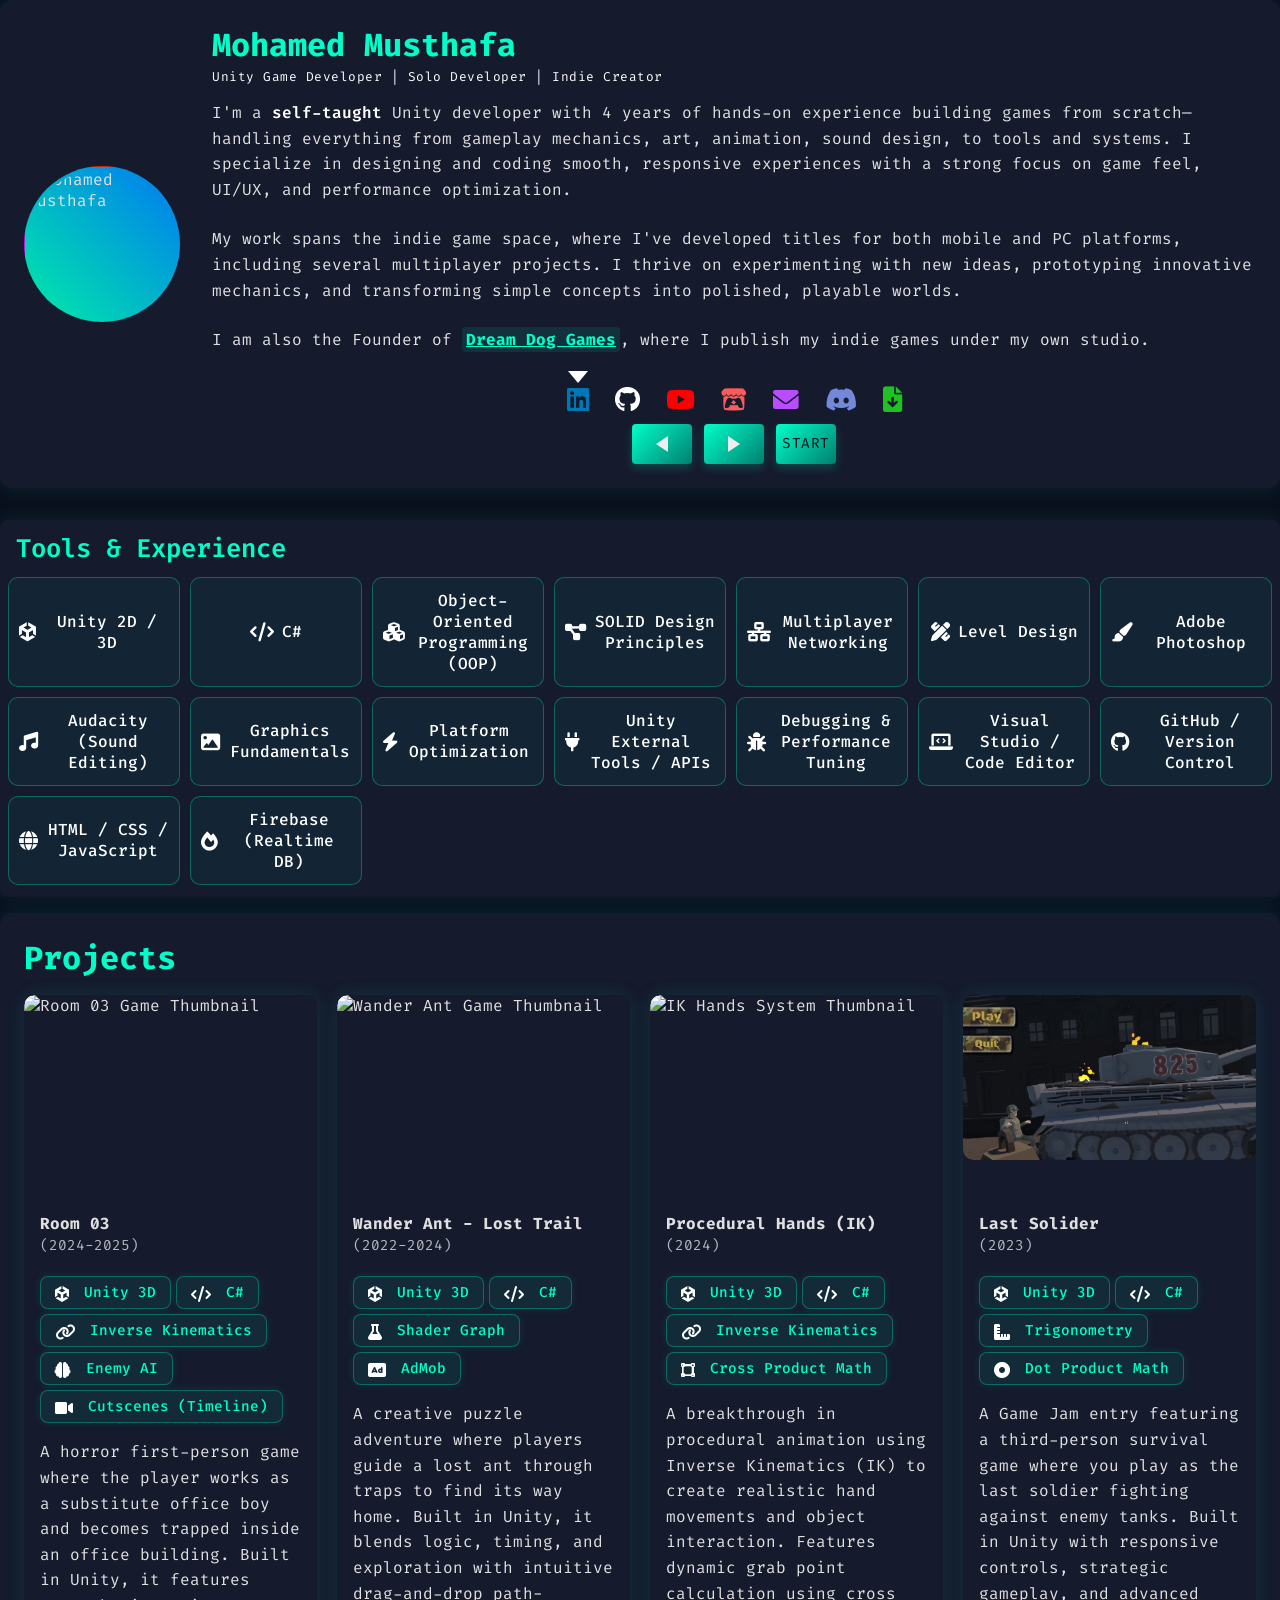
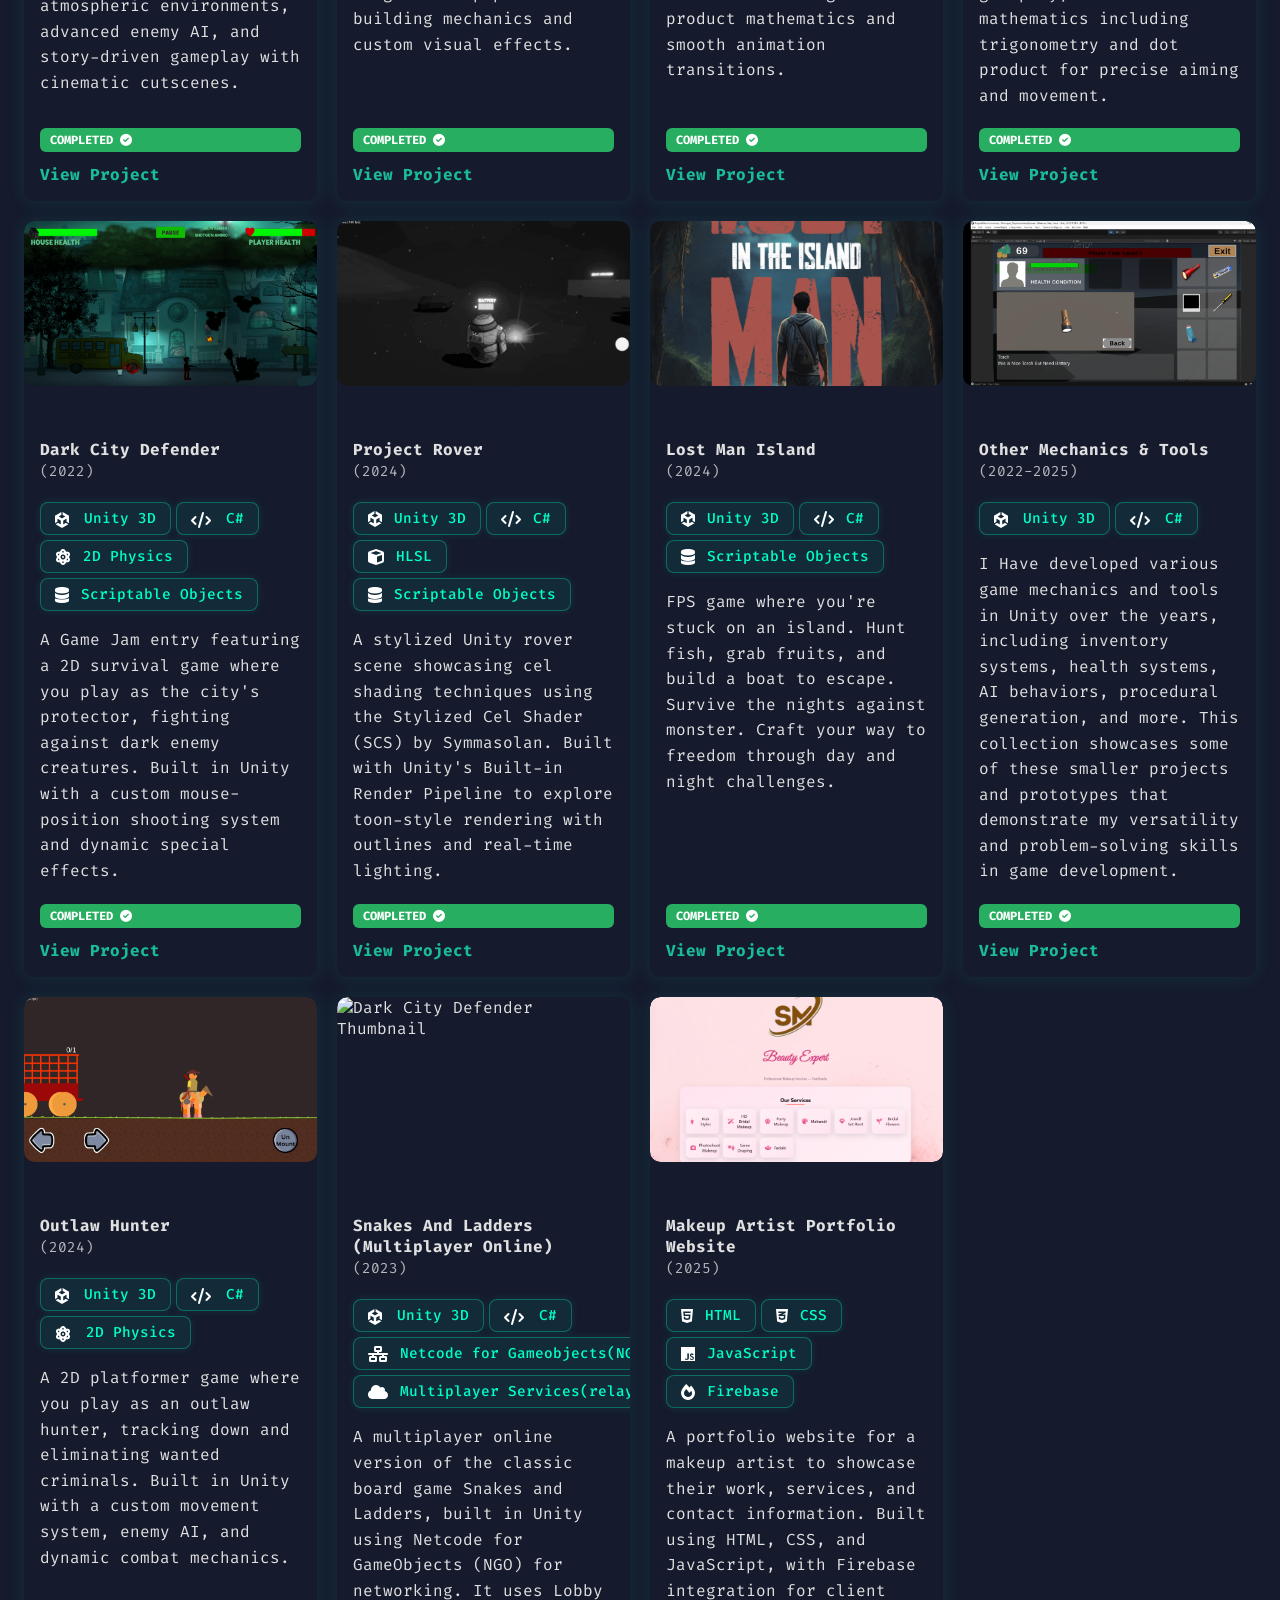
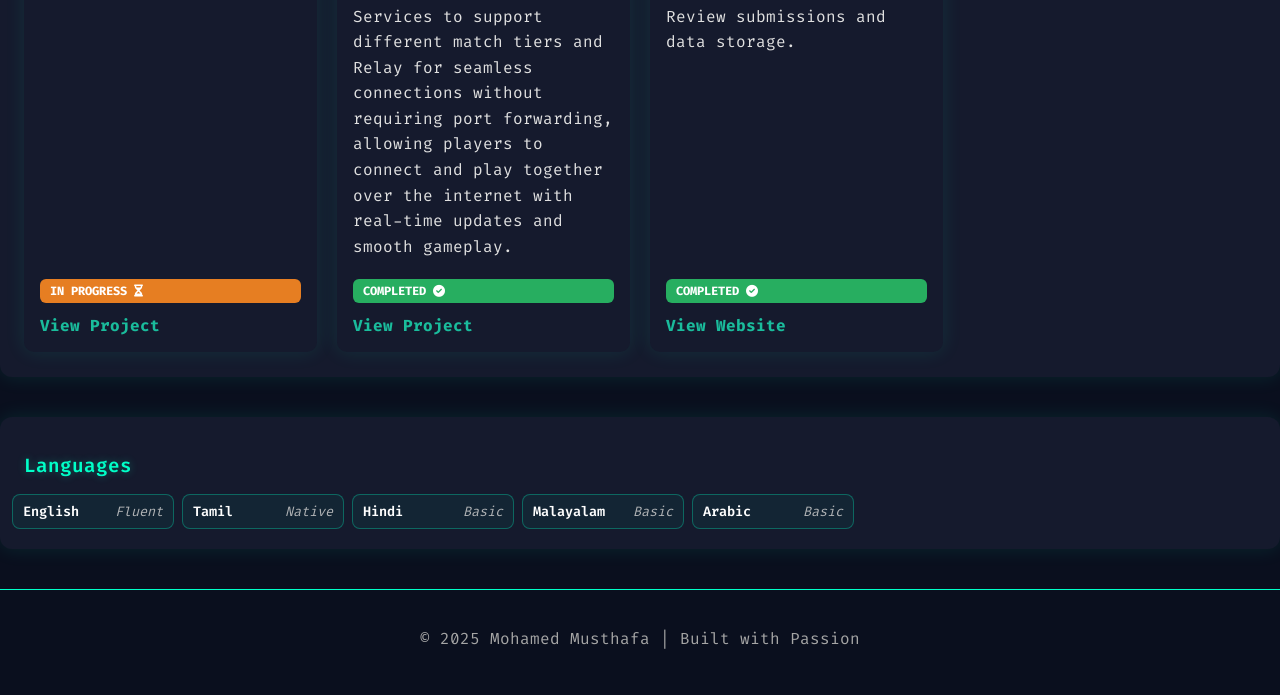
==== commit b1386f00: "//" ====
--- a/index.html
+++ b/index.html
@@ -353,6 +353,56 @@
         </div>
       </article>
 
+      <!-- Snakes And Ladders Multiplayer -->
+      <article class="project-card">
+        <div class="thumb-wrapper">
+          <img class="project-thumb" src="images/snakes-and-ladders-thumbnail.png" alt="Dark City Defender Thumbnail">
+          <video class="project-video" muted preload="metadata">
+            <source src="videos/snakes-and-ladders.mp4" type="video/mp4">
+            Your browser does not support the video tag.
+          </video>
+        </div>
+        <div class="content">
+          <h4>Snakes And Ladders (Multiplayer Online)<br><span style="font-size: 0.9em; font-weight: normal; opacity: 0.8;">(2023)</span></h4>
+          <div class="tech-stack">
+          <span><i class="fa-brands fa-unity"></i> Unity 3D</span>
+          <span><i class="fa-solid fa-code"></i> C#</span>
+          <span class="tool-item"><i class="fas fa-network-wired"></i></i> Netcode for Gameobjects(NGO)</span>
+          <span class="tool-item"><i class="fas fa-cloud"></i> Multiplayer Services(relay,Lobby)</span>
+        </div>
+          <p>
+            A multiplayer online version of the classic board game Snakes and Ladders, built in Unity using Netcode for GameObjects (NGO) for networking. It uses Lobby Services to support different match tiers and Relay for seamless connections without requiring port forwarding, allowing players to connect and play together over the internet with real-time updates and smooth gameplay.
+          </p>
+          <div class="bottom">
+            <div class="status-tag done"> Completed <i class="fas fa-check-circle"></i></div>
+            <a href="https://mohamedmusthafa.dev/projects/snakes-and-ladders/index.html" target="_self">View Project</a>
+          </div>
+        </div>
+      </article>
+
+      <!-- Makeup artist Portfolio website -->
+      <article class="project-card">
+        <div class="thumb-wrapper">
+          <img class="project-thumb" src="images/makeup-artist-portfolio-website.png" alt="Makeup Artist Portfolio Website Thumbnail">
+        </div>
+        <div class="content">
+          <h4>Makeup Artist Portfolio Website<br><span style="font-size: 0.9em; font-weight: normal; opacity: 0.8;">(2025)</span></h4>
+          <div class="tech-stack">
+          <span class="tool-item"><i class="fab fa-html5"></i> HTML</span>
+          <span class="tool-item"><i class="fab fa-css3-alt"></i> CSS</span>
+          <span class="tool-item"><i class="fab fa-js"></i> JavaScript</span>
+          <span class="tool-item"><i class="fas fa-fire"></i> Firebase</span>
+        </div>
+          <p>
+            A portfolio website for a makeup artist to showcase their work, services, and contact information. Built using HTML, CSS, and JavaScript, with Firebase integration for client Review submissions and data storage.
+          </p>
+          <div class="bottom">
+            <div class="status-tag done"> Completed <i class="fas fa-check-circle"></i></div>
+            <a href="https://smbeautyexpert.xyz/" target="_self">View Website</a>
+          </div>
+        </div>
+      </article>
+
     </div>
   </section>
 
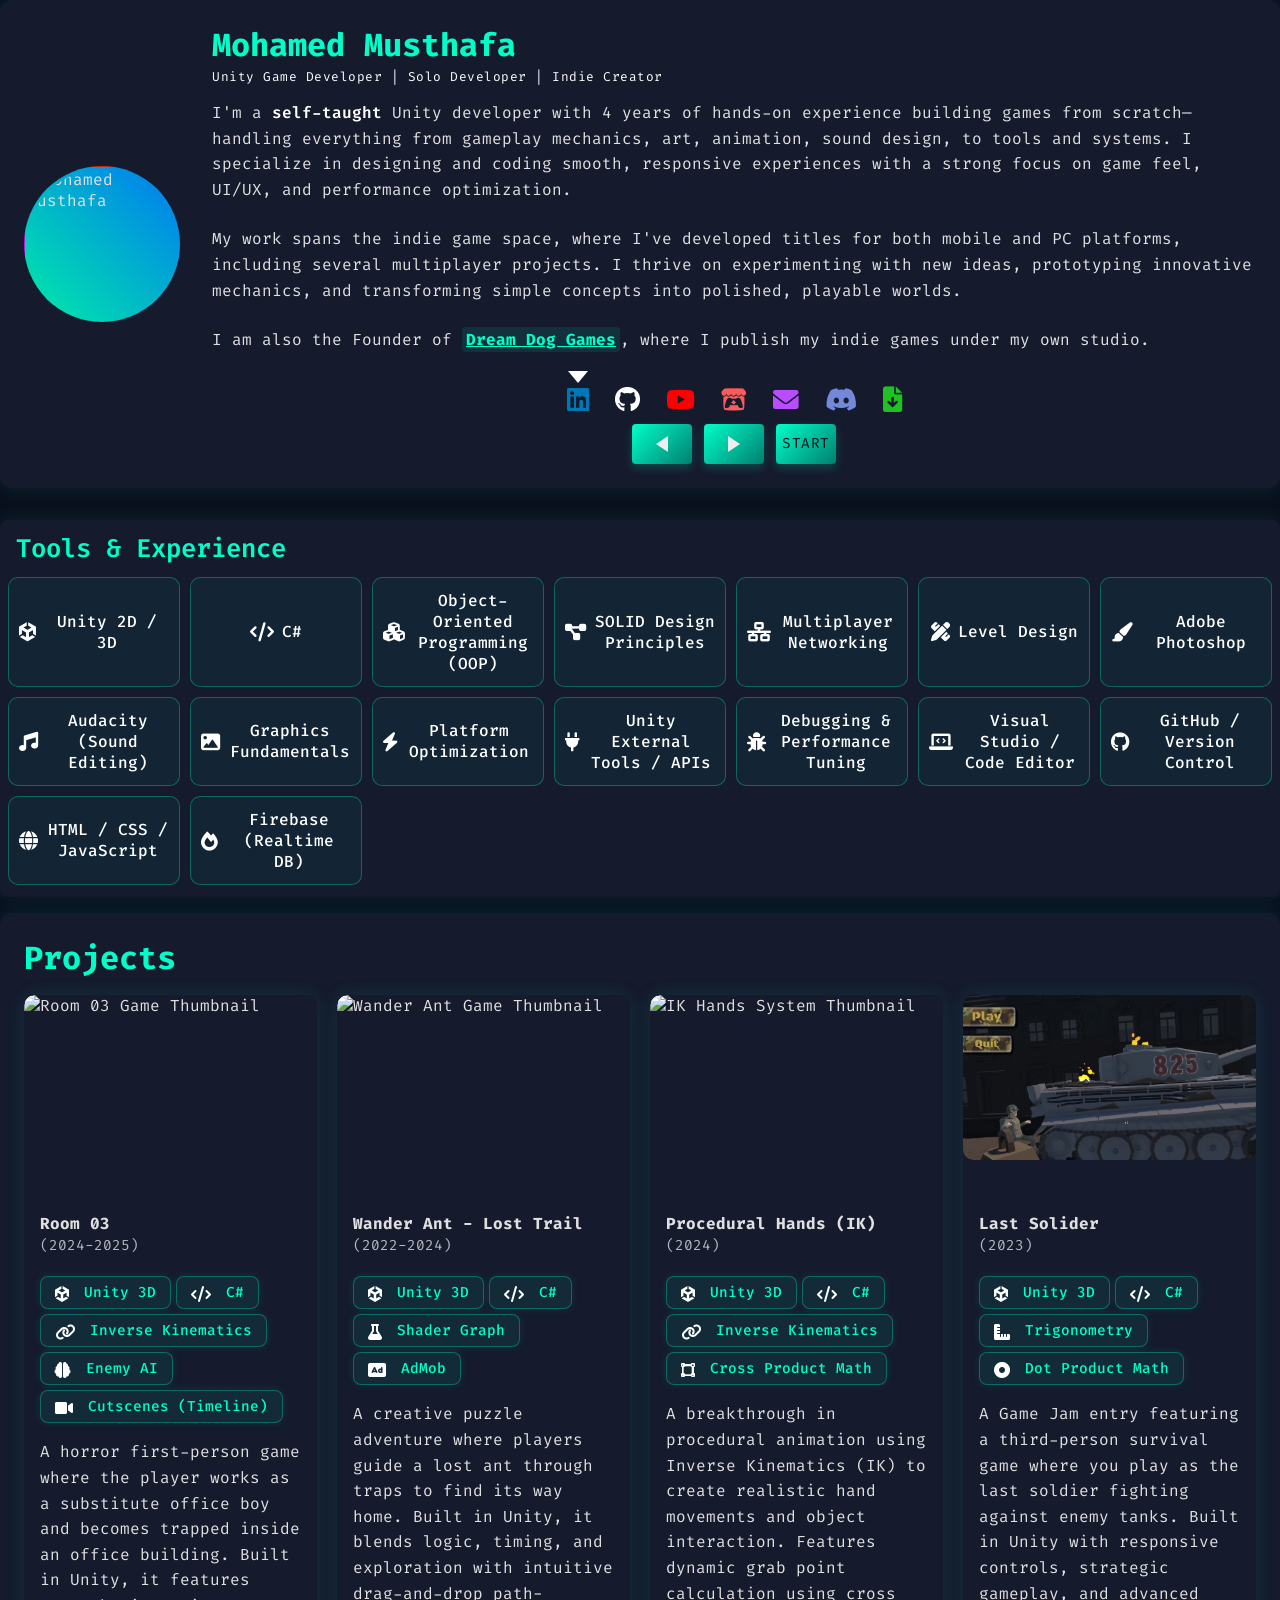
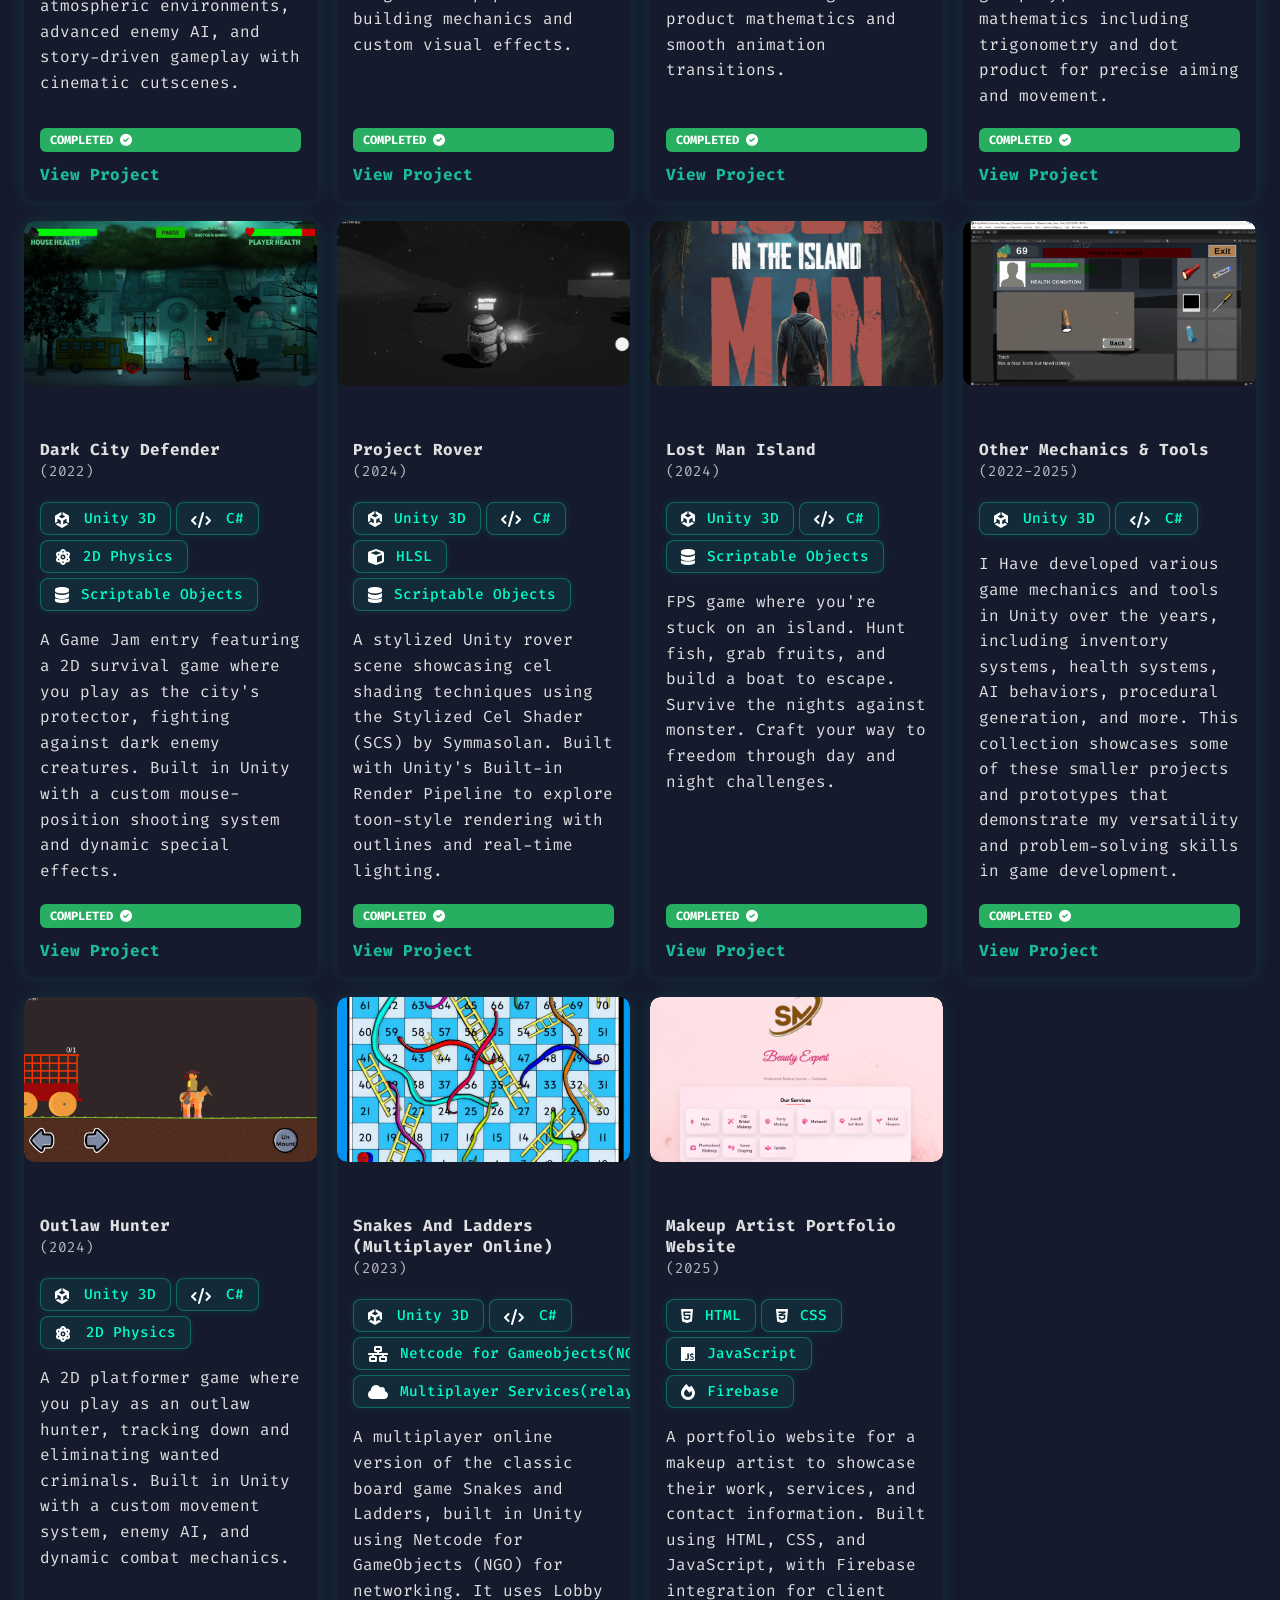
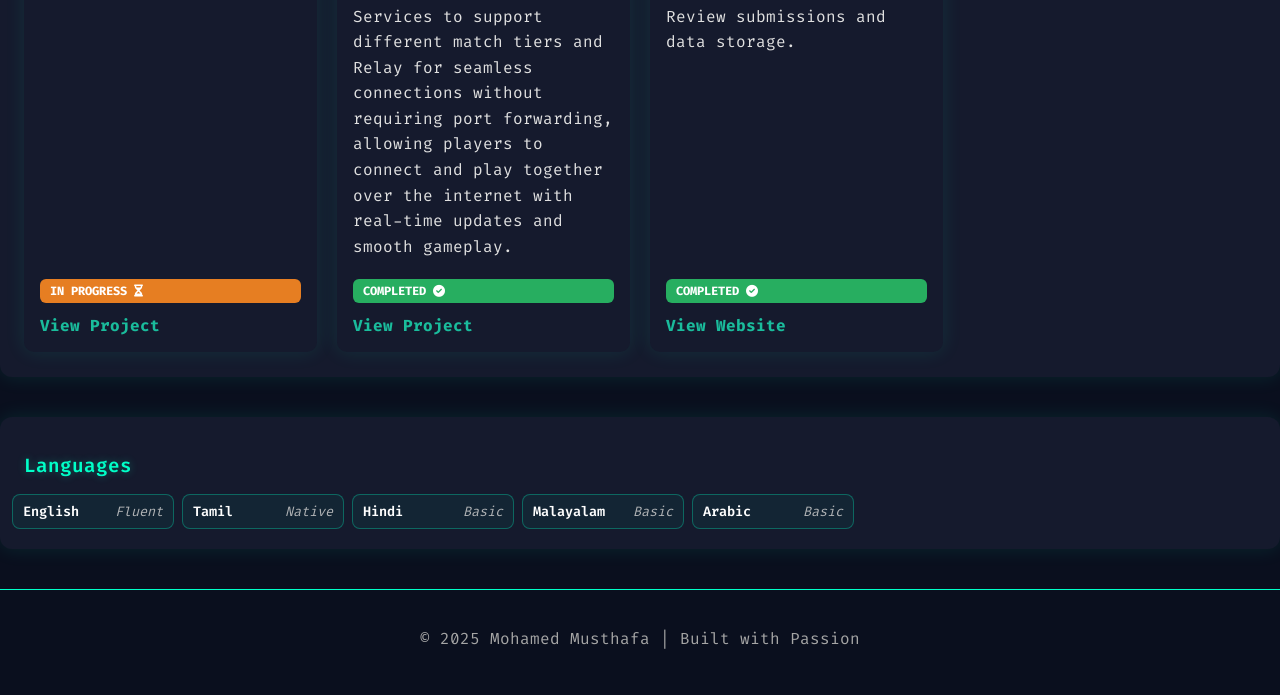
==== commit 54528ca4: "//" ====
--- a/index.html
+++ b/index.html
@@ -356,9 +356,9 @@
       <!-- Snakes And Ladders Multiplayer -->
       <article class="project-card">
         <div class="thumb-wrapper">
-          <img class="project-thumb" src="images/snakes-and-ladders-thumbnail.png" alt="Dark City Defender Thumbnail">
-          <video class="project-video" muted preload="metadata">
-            <source src="videos/snakes-and-ladders.mp4" type="video/mp4">
+          <img class="project-thumb" src="images/snakes-and-ladders-multiplayer-thumbnail.jpg" alt="Snakes And Ladders Multiplayer Thumbnail">
+          <video class="project-video" muted preload="metadata">
+            <source src="videos/snakes-and-ladders-multiplayer.mp4" type="video/mp4">
             Your browser does not support the video tag.
           </video>
         </div>
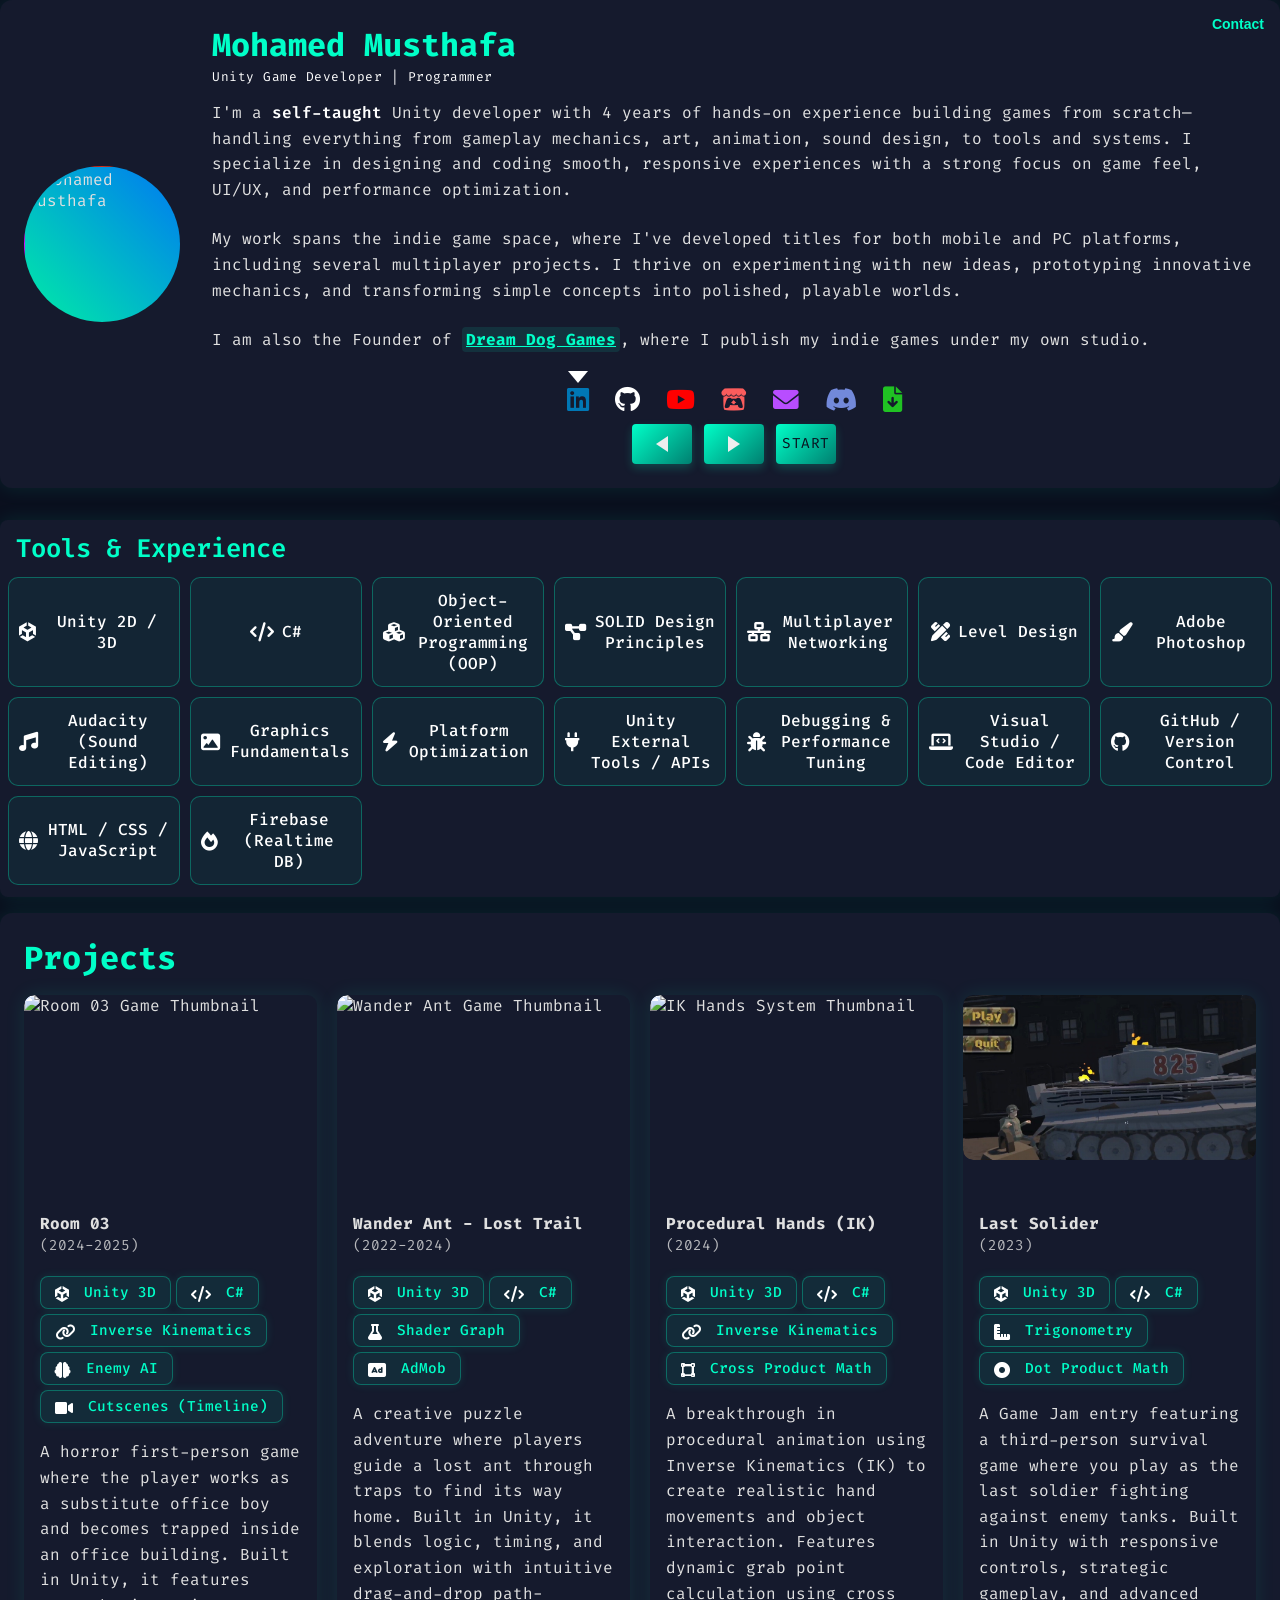
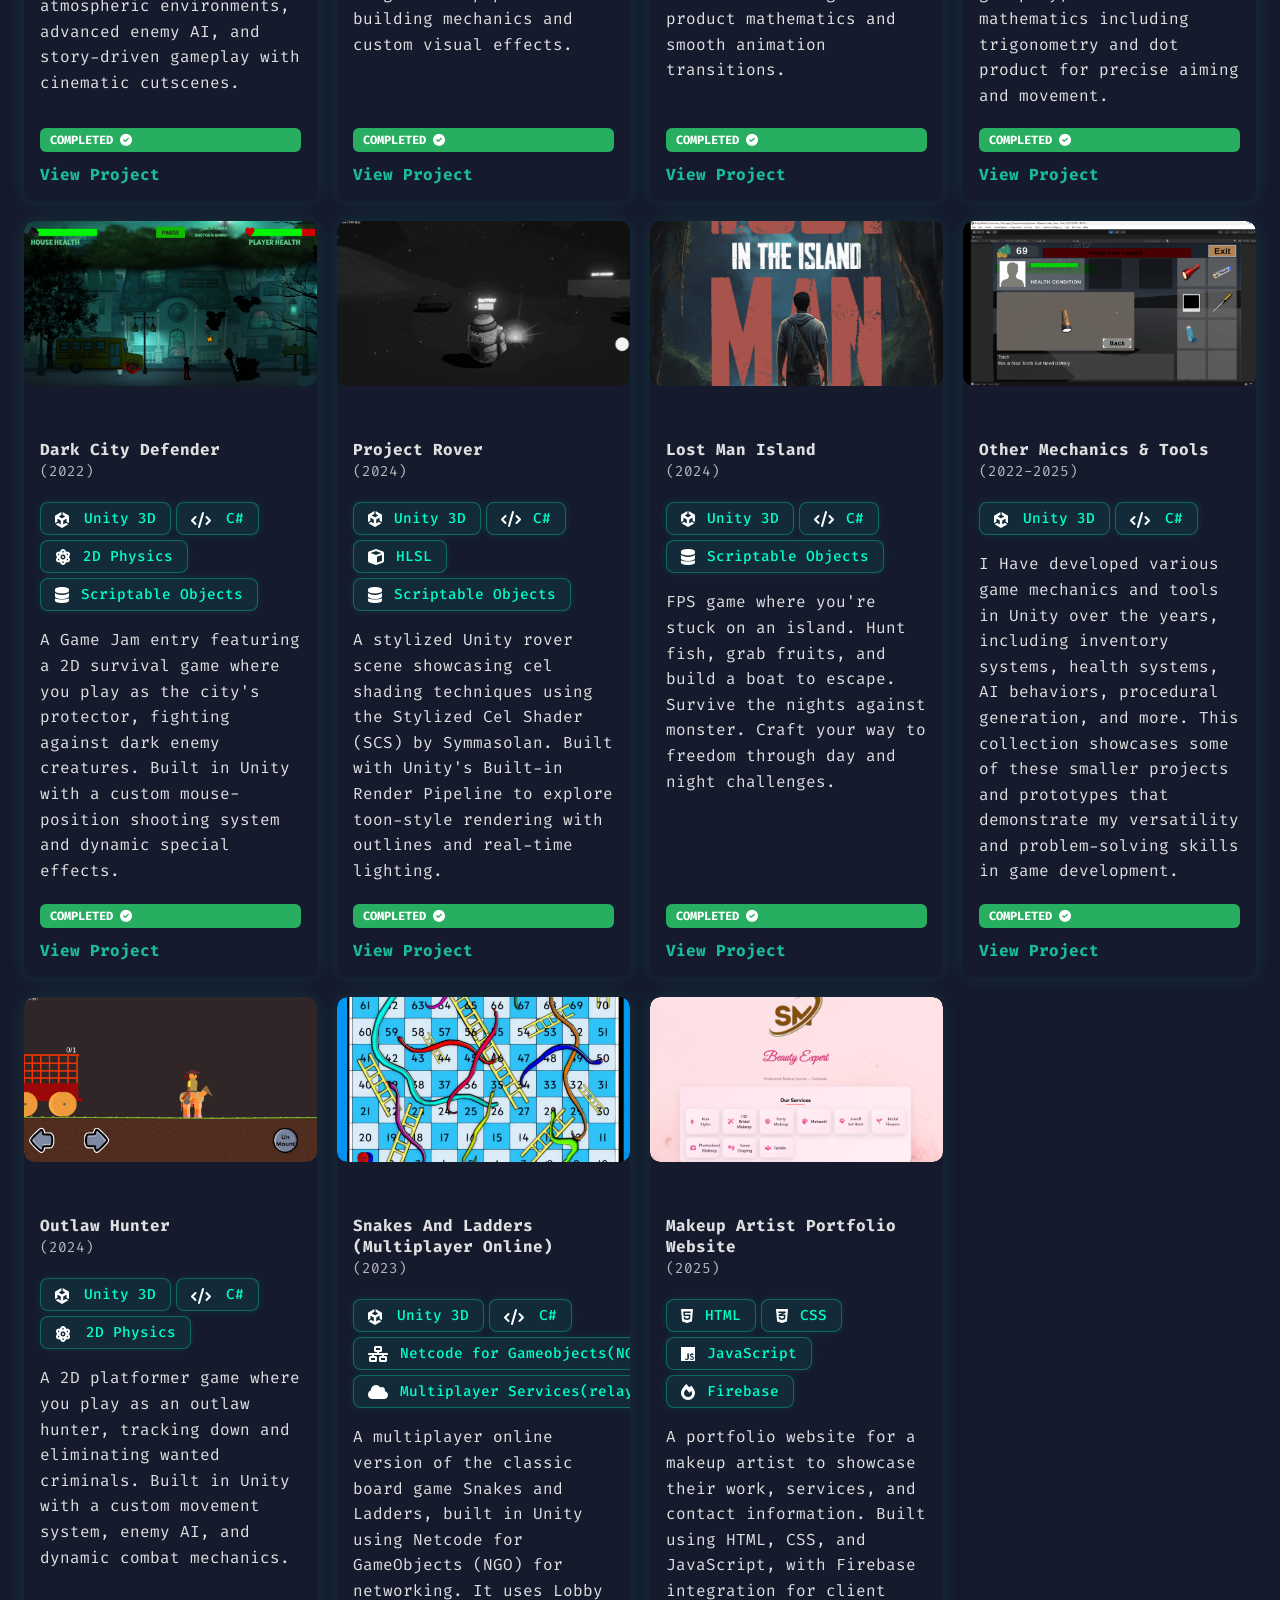
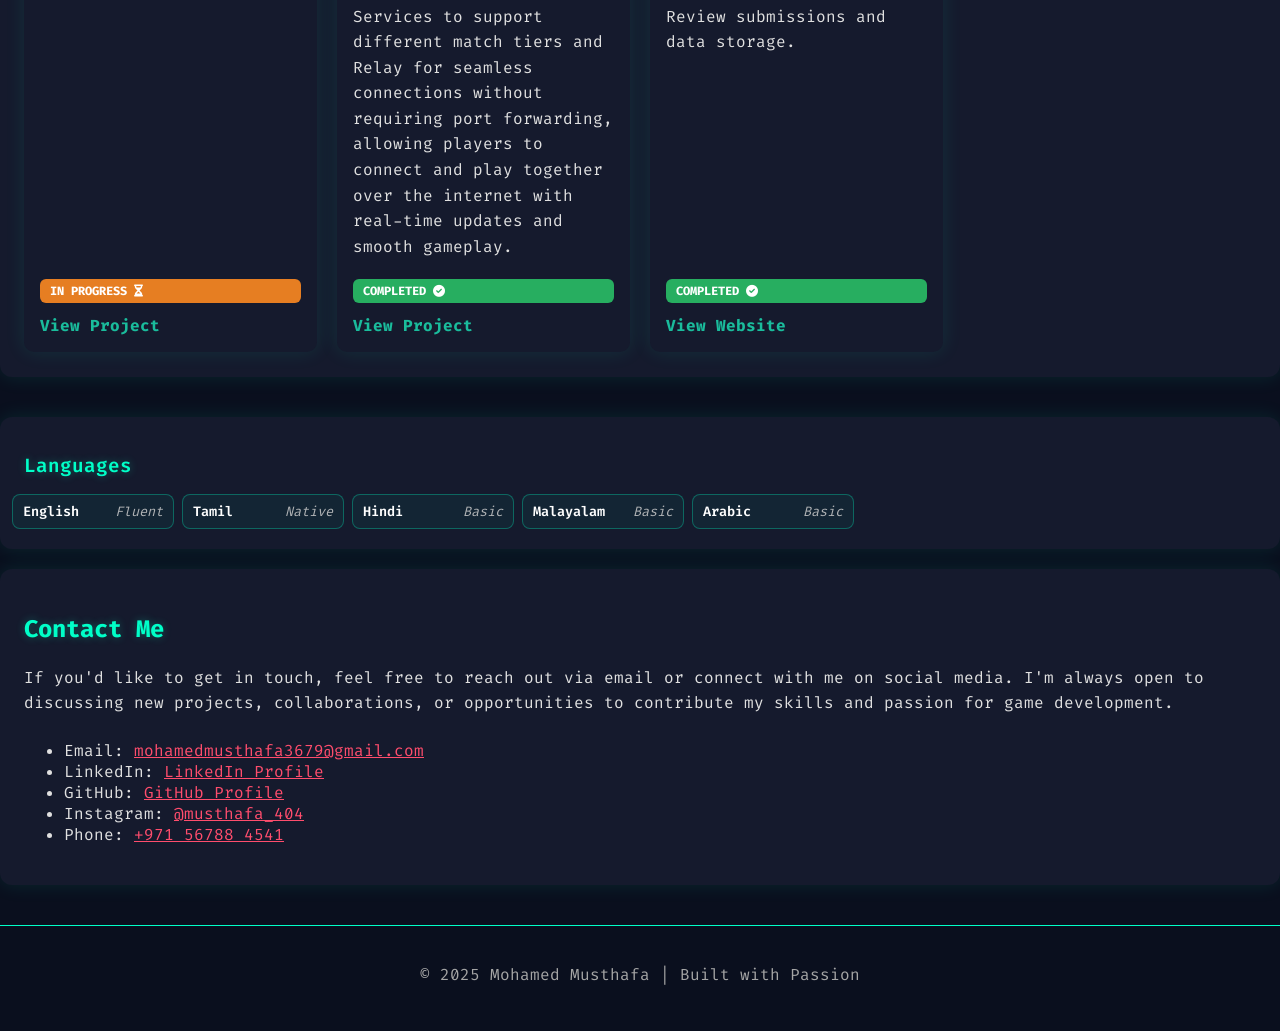
==== commit 4ac0ce68: "Added Contact" ====
--- a/index.html
+++ b/index.html
@@ -18,11 +18,12 @@
 
   <!-- ===== About Section ===== -->
   <section class="card about-card">
+    <button class="contact-link" onclick="document.getElementById('contact').scrollIntoView({ behavior: 'smooth' })">Contact</button>
     <div class="about-content">
       <img src="images/profile.jpg" alt="Mohamed Musthafa" class="profile-pic">
       <div class="text-content">
         <h1>Mohamed Musthafa</h1>
-        <h3 class="subtitle">Unity Game Developer | Solo Developer | Indie Creator</h3>
+        <h3 class="subtitle">Unity Game Developer | Programmer</h3>
         <p>
           I'm a <span class="special-Text">self-taught</span> Unity developer with 4 years of hands-on experience building games from scratch—handling everything from gameplay mechanics, art, animation, sound design, to tools and systems. I specialize in designing and coding smooth, responsive experiences with a strong focus on game feel, UI/UX, and performance optimization.
         </p>
@@ -433,6 +434,19 @@
     </div>
   </section>
 
+  <section id="contact" class="card section">
+    <h2 class="section-title">Contact Me</h2>
+    <p>If you'd like to get in touch, feel free to reach out via email or connect with me on social media. I'm always open to discussing new projects, collaborations, or opportunities to contribute my skills and passion for game development.</p>
+    <ul class="contact-list">
+<li>Email: <a href="mailto:mohamedmusthafa3679@gmail.com">mohamedmusthafa3679@gmail.com</a></li>
+<li>LinkedIn: <a href="https://www.linkedin.com/in/mohamed-musthafa-98b347230" target="_blank">LinkedIn Profile</a></li>
+<li>GitHub: <a href="https://github.com/musthafa45" target="_blank">GitHub Profile</a></li>
+<li>Instagram: <a href="https://www.instagram.com/musthafa_404?igsh=M3R2dzBlYTk4a2g4" target="_blank">@musthafa_404</a></li>
+<li>Phone: <a href="tel:+971567884541">+971 56788 4541</a></li>
+
+    </ul>
+  </section>
+
   <!-- ===== Footer ===== -->
   <footer>
     <p>© 2025 Mohamed Musthafa | Built with Passion</p>
--- a/style.css
+++ b/style.css
@@ -36,6 +36,42 @@
   border-radius: 12px;
   margin-bottom: 32px;
   box-shadow: 0 0 20px rgba(0, 255, 200, 0.1);
+}
+
+.contact-link {
+  position: absolute;
+  top: 16px;
+  right: 16px;
+
+  background: none;
+  border: none;
+  padding: 0;
+
+  font-size: 14px;
+  font-weight: 600;
+  color: #00ffc8;
+  cursor: pointer;
+
+  text-decoration: none;
+}
+
+/* underline effect */
+.contact-link::after {
+  content: "";
+  display: block;
+  width: 0;
+  height: 2px;
+  background: currentColor;
+  transition: width 0.25s ease;
+  margin-top: 2px;
+}
+
+.contact-link:hover::after {
+  width: 100%;
+}
+
+.contact-link:hover {
+  color: #00e0ff;
 }
 
 /* ---------- Typography ---------- */
@@ -786,7 +822,19 @@
     align-items: center;
     text-align: center;
   }
-
+  .contact-link {
+    font-size: 15px;
+    top: 12px;
+    right: 12px;
+  }
+
+  .contact-link:hover::after {
+    width: 0; /* disable hover on touch */
+  }
+
+  .contact-link:active::after {
+    width: 100%;
+  }
   .profile-pic { width: 120px; height: 120px; }
   .project-card h3 { font-size: 1rem; }
   .project-card p { font-size: 0.9rem; }
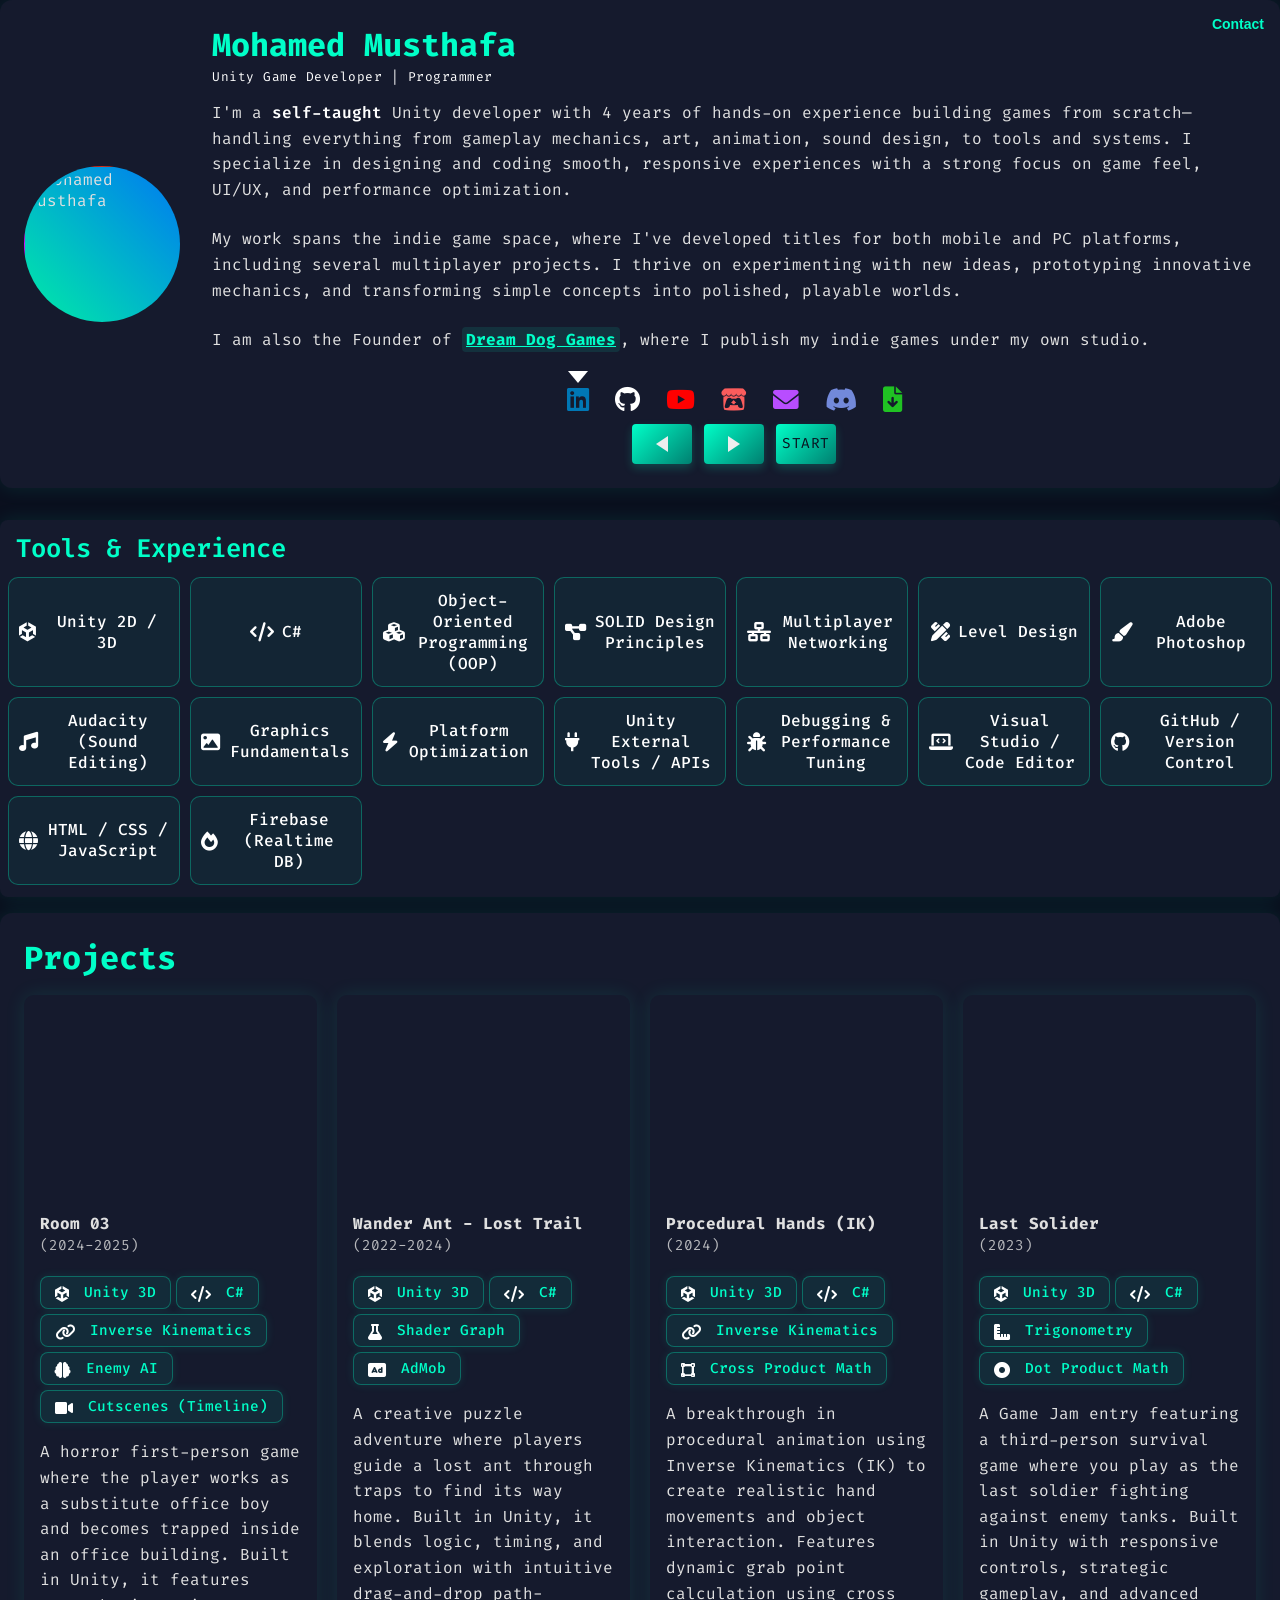
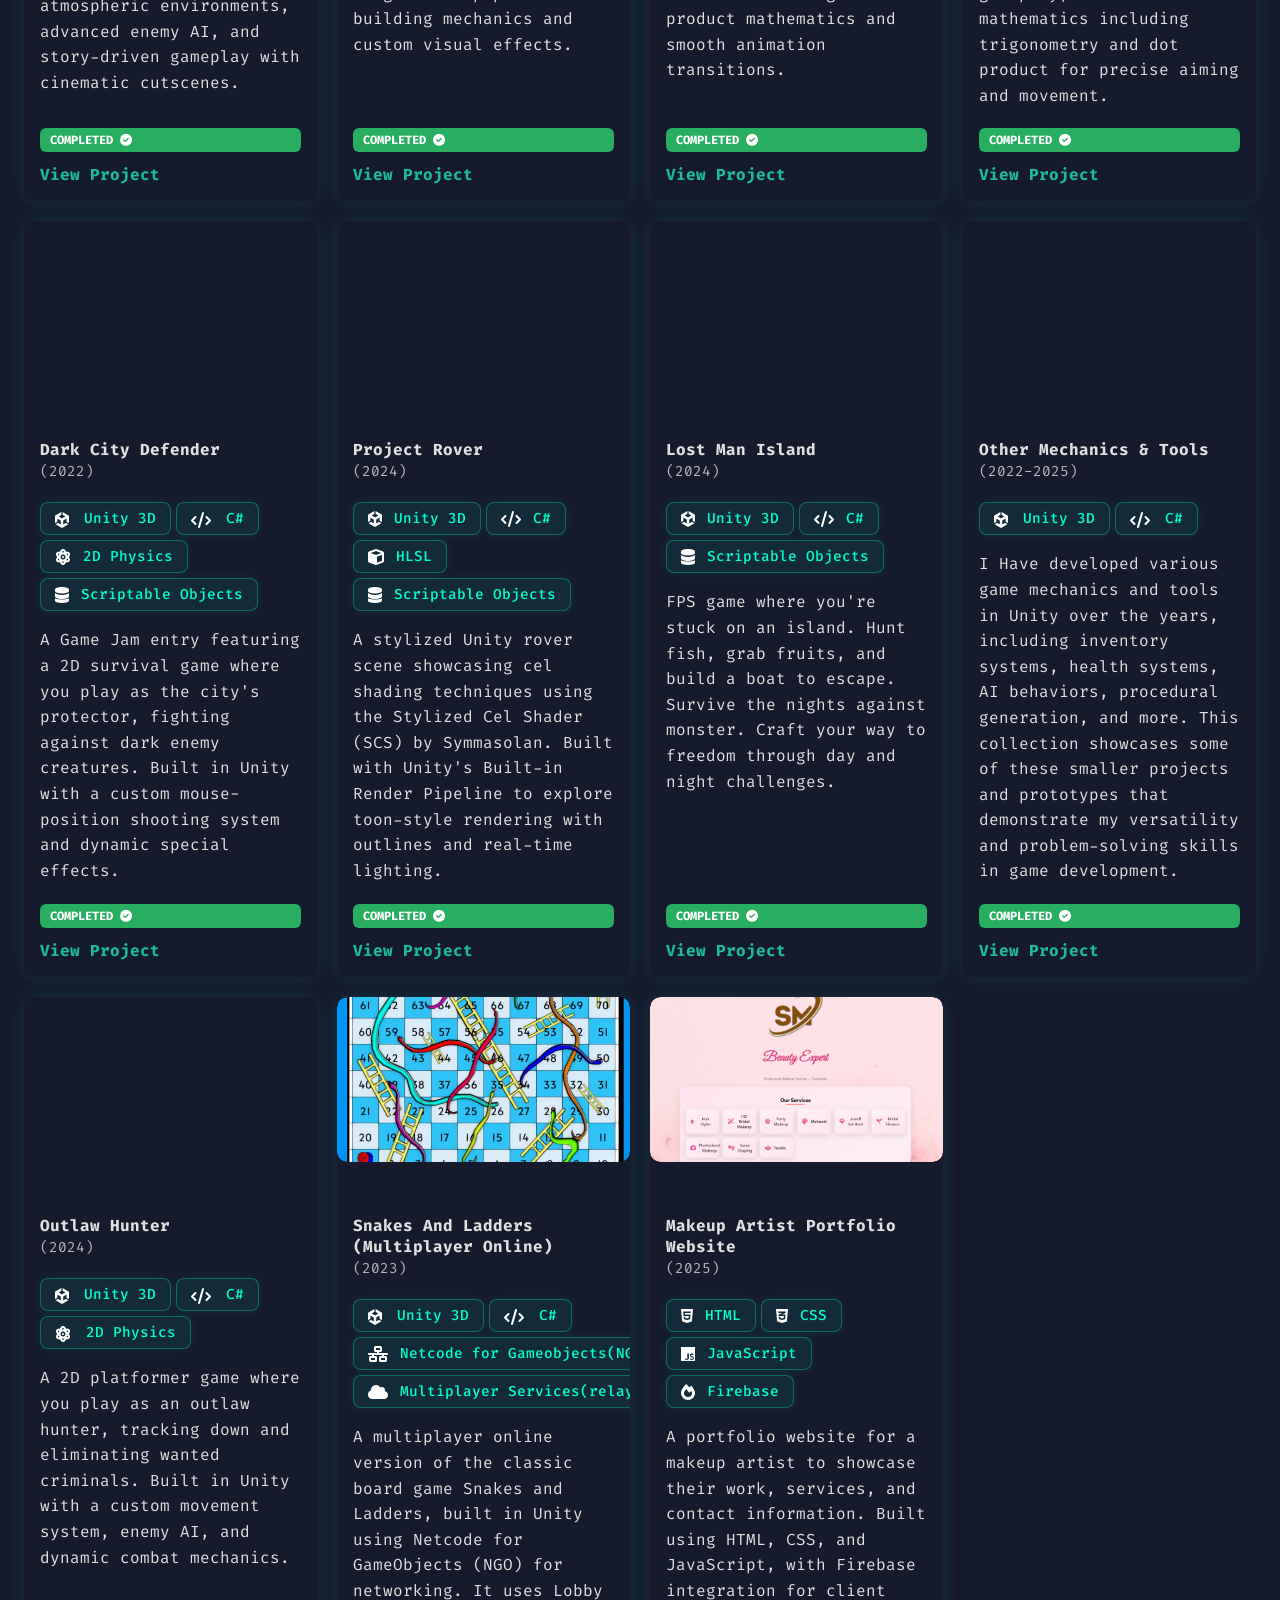
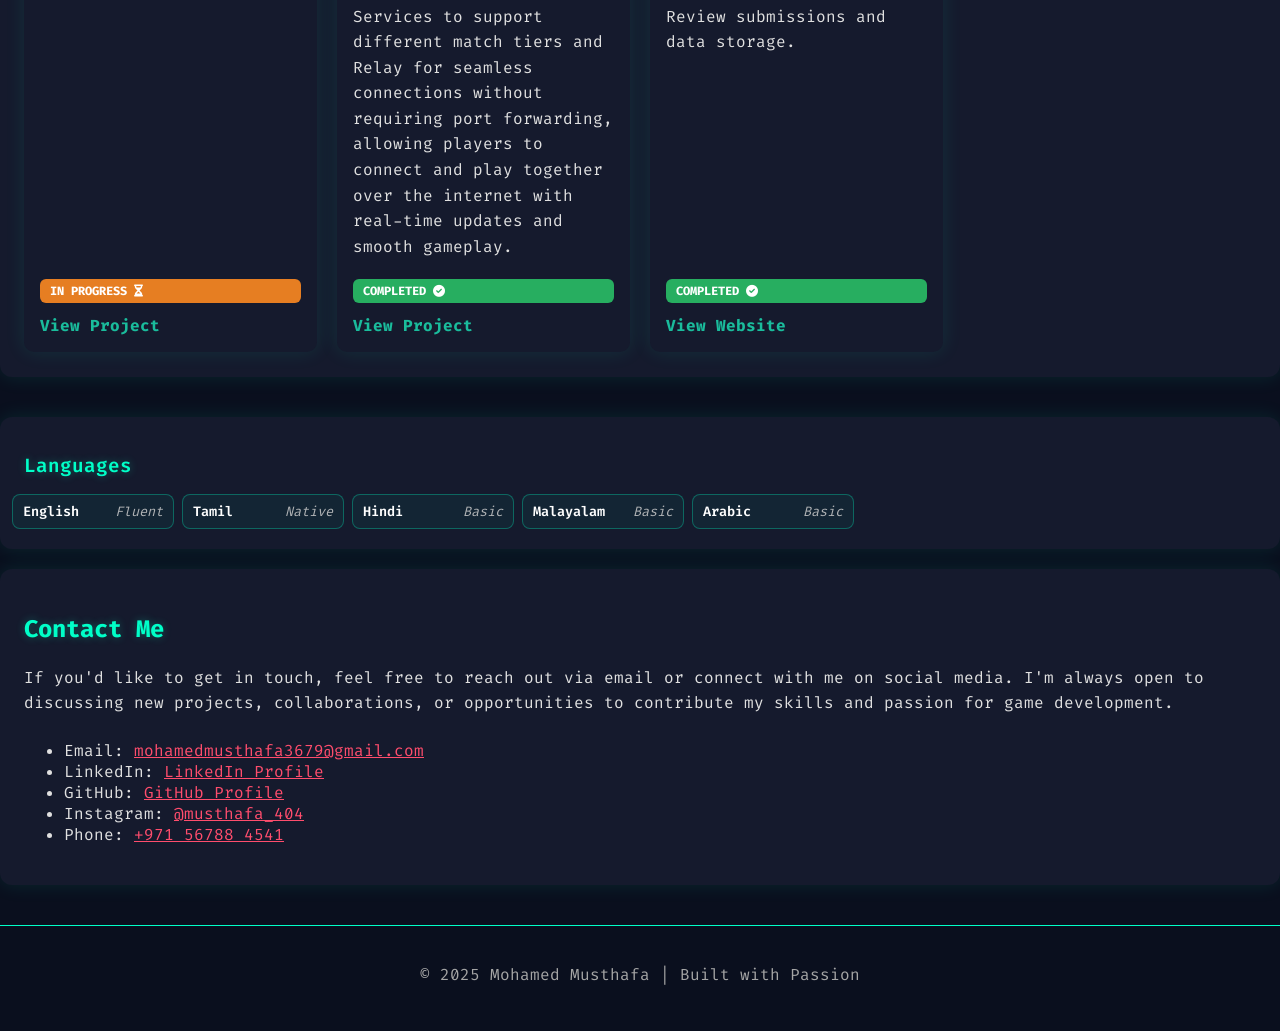
==== commit 30ca2a9d: "//" ====
--- a/index.html
+++ b/index.html
@@ -15,7 +15,6 @@
 </head>
 
 <body>
-
   <!-- ===== About Section ===== -->
   <section class="card about-card">
     <button class="contact-link" onclick="document.getElementById('contact').scrollIntoView({ behavior: 'smooth' })">Contact</button>
@@ -118,10 +117,9 @@
       <article class="project-card">
         <div class="thumb-wrapper">
           <img class="project-thumb" src="images/room-03-thumbnail.png" alt="Room 03 Game Thumbnail">
-          <video class="project-video" muted preload="metadata">
+          <video class="project-video" autoplay loop muted playsinline preload="metadata">
             <source src="videos/room-03.mp4" type="video/mp4">
-            Your browser does not support the video tag.
-          </video>
+  Your browser does not support the video tag.</video>
         </div>
         <div class="content">
           <h4>Room 03<br><span style="font-size: 0.9em; font-weight: normal; opacity: 0.8;">(2024-2025)</span></h4>
@@ -146,7 +144,7 @@
       <article class="project-card">
         <div class="thumb-wrapper">
           <img class="project-thumb" src="images/wander-ant-thumbnail.png" alt="Wander Ant Game Thumbnail">
-          <video class="project-video" muted preload="metadata">
+          <video class="project-video" autoplay loop muted playsinline preload="metadata">
             <source src="videos/wander-ant.mp4" type="video/mp4">
             Your browser does not support the video tag.
           </video>
@@ -173,7 +171,7 @@
       <article class="project-card">
         <div class="thumb-wrapper">
           <img class="project-thumb" src="images/Ik-hand-thumbnail.jpg" alt="IK Hands System Thumbnail">
-          <video class="project-video" muted preload="metadata">
+          <video class="project-video" autoplay loop muted playsinline preload="metadata">
             <source src="videos/Ik-hand.mp4" type="video/mp4">
             Your browser does not support the video tag.
           </video>
@@ -200,7 +198,7 @@
       <article class="project-card">
         <div class="thumb-wrapper">
           <img class="project-thumb" src="images/last-soldier-thumbnail.jpg" alt="Last Soldier Thumbnail">
-          <video class="project-video" muted preload="metadata">
+          <video class="project-video" autoplay loop muted playsinline preload="metadata">
             <source src="videos/last-soldier.mp4" type="video/mp4">
             Your browser does not support the video tag.
           </video>
@@ -227,7 +225,7 @@
       <article class="project-card">
         <div class="thumb-wrapper">
           <img class="project-thumb" src="images/dark-city-defender-thumbnail.png" alt="Dark City Defender Thumbnail">
-          <video class="project-video" muted preload="metadata">
+          <video class="project-video" autoplay loop muted playsinline preload="metadata">
             <source src="videos/dark-city-defender.mp4" type="video/mp4">
             Your browser does not support the video tag.
           </video>
@@ -254,7 +252,7 @@
       <article class="project-card">
         <div class="thumb-wrapper">
           <img class="project-thumb" src="images/rover-thumbnail.png" alt="Rover Thumbnail">
-          <video class="project-video" muted preload="metadata">
+          <video class="project-video" autoplay loop muted playsinline preload="metadata">
             <source src="videos/rover.mp4" type="video/mp4">
             Your browser does not support the video tag.
           </video>
@@ -281,7 +279,7 @@
       <article class="project-card">
         <div class="thumb-wrapper">
           <img class="project-thumb" src="images/lostman-island-thumbnail.png" alt="Lost Man Island Thumbnail">
-          <video class="project-video" muted preload="metadata">
+          <video class="project-video" autoplay loop muted playsinline preload="metadata">
             <source src="videos/lostman-island.mp4" type="video/mp4">
             Your browser does not support the video tag.
           </video>
@@ -307,7 +305,7 @@
       <article class="project-card">
         <div class="thumb-wrapper">
           <img class="project-thumb" src="images/other-mechanics&tools-thumbnail.jpg" alt="Other Mechanics & Tools Thumbnail">
-          <video class="project-video" muted preload="metadata">
+          <video class="project-video" autoplay loop muted playsinline preload="metadata">
             <source src="videos/other-mechanics&tools.mp4" type="video/mp4">
             Your browser does not support the video tag.
           </video>
@@ -332,7 +330,7 @@
       <article class="project-card">
         <div class="thumb-wrapper">
           <img class="project-thumb" src="images/outlaw-hunter-thumbnail.jpg" alt="Other Mechanics & Tools Thumbnail">
-          <video class="project-video" muted preload="metadata">
+          <video class="project-video" autoplay loop muted playsinline preload="metadata">
             <source src="videos/outlaw-hunter.mp4" type="video/mp4">
             Your browser does not support the video tag.
           </video>
@@ -357,8 +355,8 @@
       <!-- Snakes And Ladders Multiplayer -->
       <article class="project-card">
         <div class="thumb-wrapper">
-          <img class="project-thumb" src="images/snakes-and-ladders-multiplayer-thumbnail.jpg" alt="Snakes And Ladders Multiplayer Thumbnail">
-          <video class="project-video" muted preload="metadata">
+          <img class="project-thumb2" src="images/snakes-and-ladders-multiplayer-thumbnail.jpg" alt="Snakes And Ladders Multiplayer Thumbnail">
+          <video class="project-video" autoplay loop muted playsinline preload="metadata">
             <source src="videos/snakes-and-ladders-multiplayer.mp4" type="video/mp4">
             Your browser does not support the video tag.
           </video>
@@ -384,7 +382,7 @@
       <!-- Makeup artist Portfolio website -->
       <article class="project-card">
         <div class="thumb-wrapper">
-          <img class="project-thumb" src="images/makeup-artist-portfolio-website.png" alt="Makeup Artist Portfolio Website Thumbnail">
+          <img class="project-thumb2" src="images/makeup-artist-portfolio-website.png" alt="Makeup Artist Portfolio Website Thumbnail">
         </div>
         <div class="content">
           <h4>Makeup Artist Portfolio Website<br><span style="font-size: 0.9em; font-weight: normal; opacity: 0.8;">(2025)</span></h4>
@@ -434,6 +432,7 @@
     </div>
   </section>
 
+  <!-- ===== Contact Section ===== -->
   <section id="contact" class="card section">
     <h2 class="section-title">Contact Me</h2>
     <p>If you'd like to get in touch, feel free to reach out via email or connect with me on social media. I'm always open to discussing new projects, collaborations, or opportunities to contribute my skills and passion for game development.</p>
@@ -443,7 +442,6 @@
 <li>GitHub: <a href="https://github.com/musthafa45" target="_blank">GitHub Profile</a></li>
 <li>Instagram: <a href="https://www.instagram.com/musthafa_404?igsh=M3R2dzBlYTk4a2g4" target="_blank">@musthafa_404</a></li>
 <li>Phone: <a href="tel:+971567884541">+971 56788 4541</a></li>
-
     </ul>
   </section>
 
--- a/style.css
+++ b/style.css
@@ -587,16 +587,25 @@
   transition: opacity 0.3s ease;
 }
 
+.project-thumb2 {
+  object-fit: cover;
+  opacity: 1;
+  position: absolute;
+  top: 0;
+  left: 0;
+  width: 100%;
+  height: 100%;
+  border-radius: 10px;
+  transition: opacity 0.3s ease;
+}
+
 .project-thumb {
-  object-fit: cover;
-  z-index: 1;
+  display: none;
+}
+
+.project-video {
   opacity: 1;
-}
-
-.project-video {
-  object-fit: cover;
-  z-index: 2;
-  opacity: 0;
+  pointer-events: none;
 }
 
 .thumb-wrapper:hover .project-video {
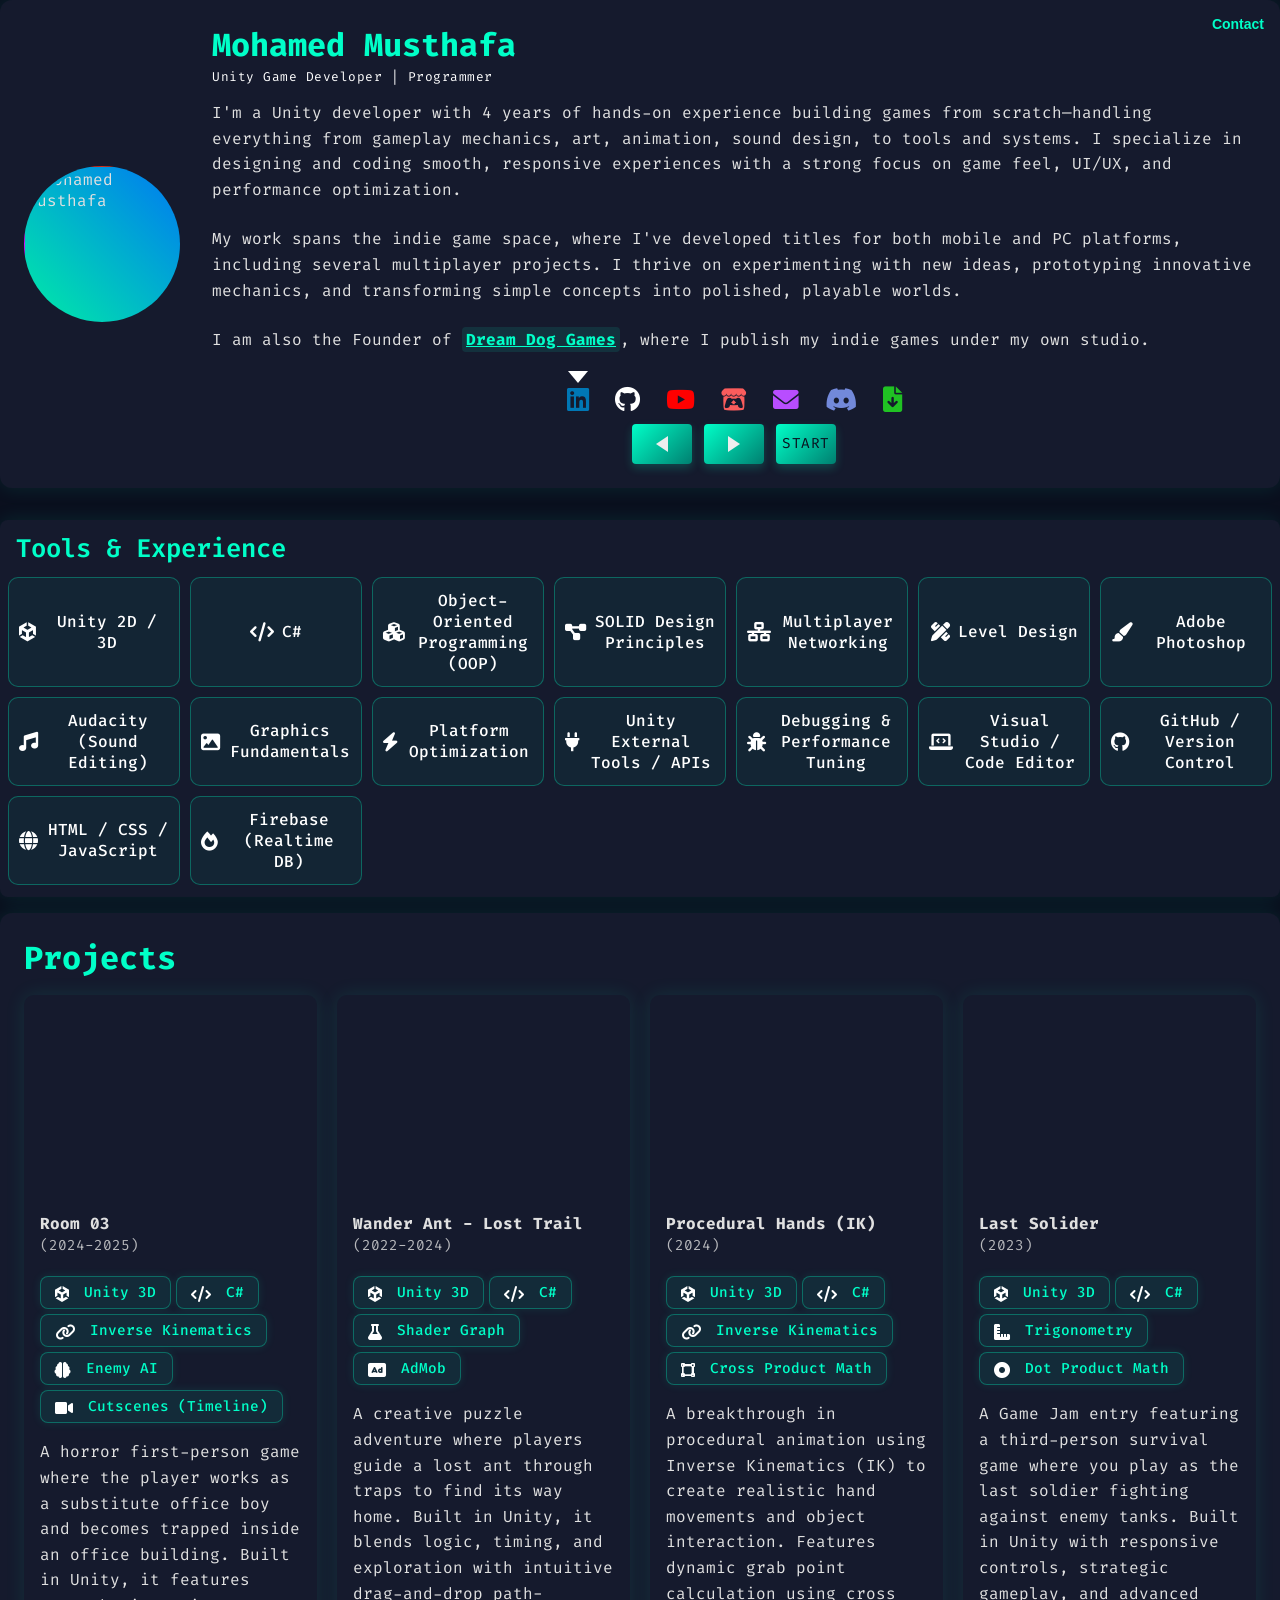
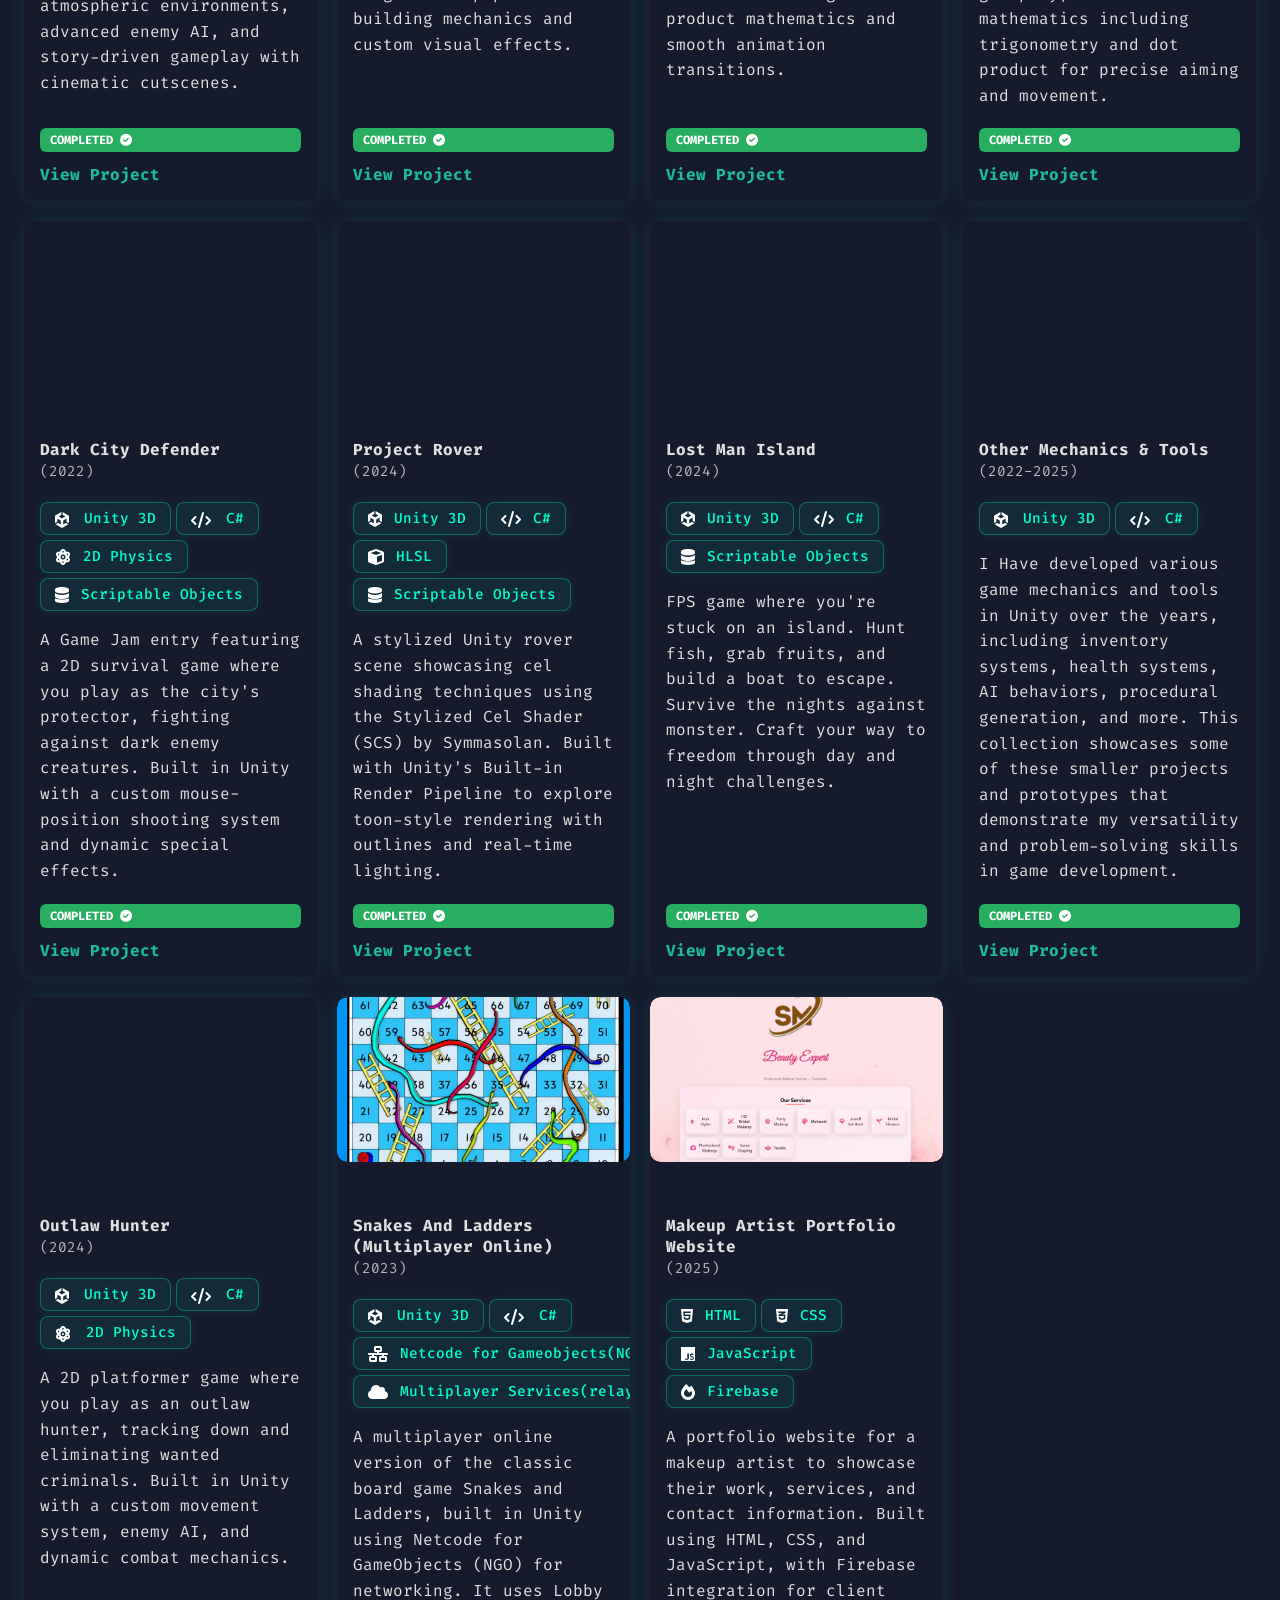
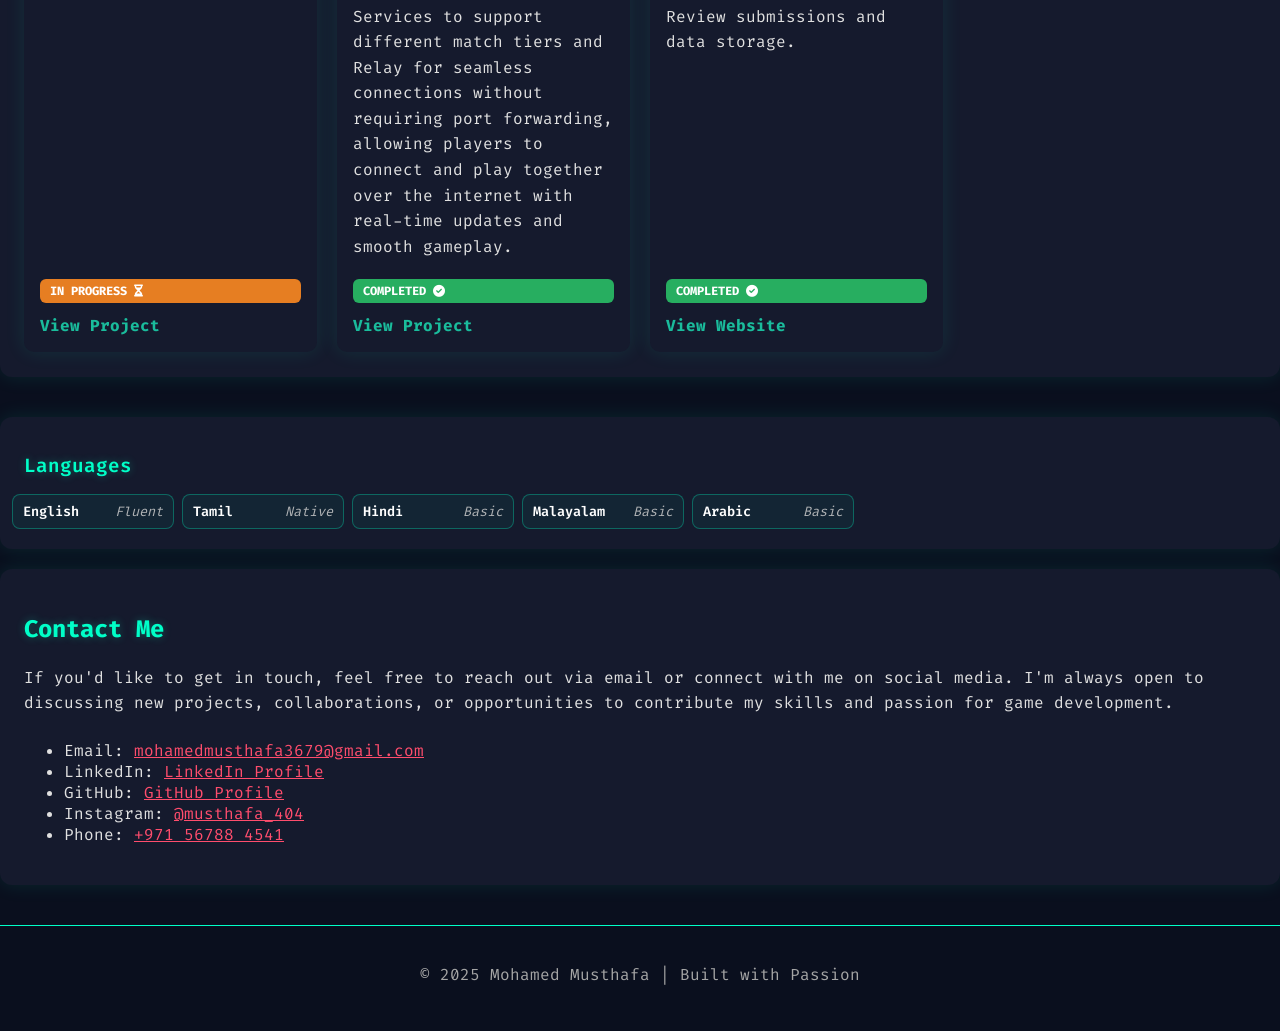
==== commit c6ff2115: "Update index.html" ====
--- a/index.html
+++ b/index.html
@@ -24,7 +24,7 @@
         <h1>Mohamed Musthafa</h1>
         <h3 class="subtitle">Unity Game Developer | Programmer</h3>
         <p>
-          I'm a <span class="special-Text">self-taught</span> Unity developer with 4 years of hands-on experience building games from scratch—handling everything from gameplay mechanics, art, animation, sound design, to tools and systems. I specialize in designing and coding smooth, responsive experiences with a strong focus on game feel, UI/UX, and performance optimization.
+          I'm a Unity developer with 4 years of hands-on experience building games from scratch—handling everything from gameplay mechanics, art, animation, sound design, to tools and systems. I specialize in designing and coding smooth, responsive experiences with a strong focus on game feel, UI/UX, and performance optimization.
         </p>
         <p>
           My work spans the indie game space, where I've developed titles for both mobile and PC platforms, including several multiplayer projects. I thrive on experimenting with new ideas, prototyping innovative mechanics, and transforming simple concepts into polished, playable worlds.
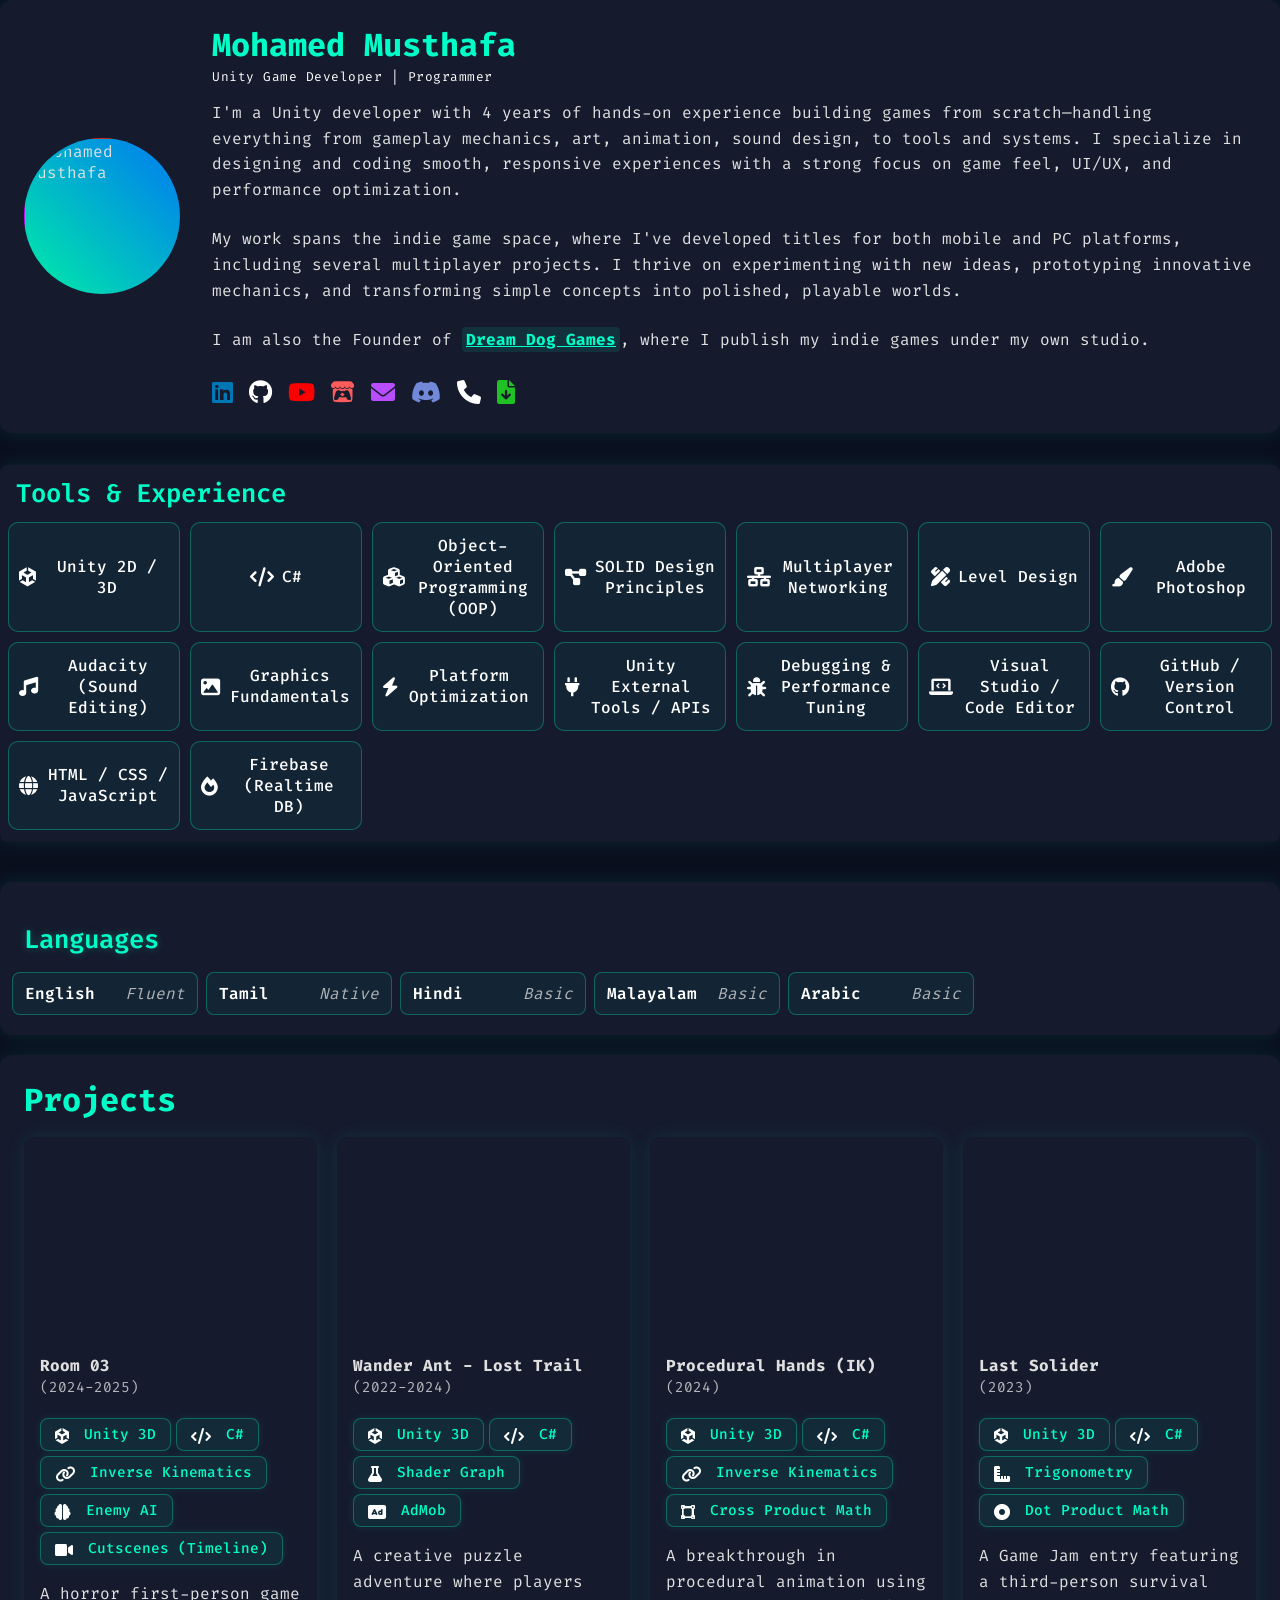
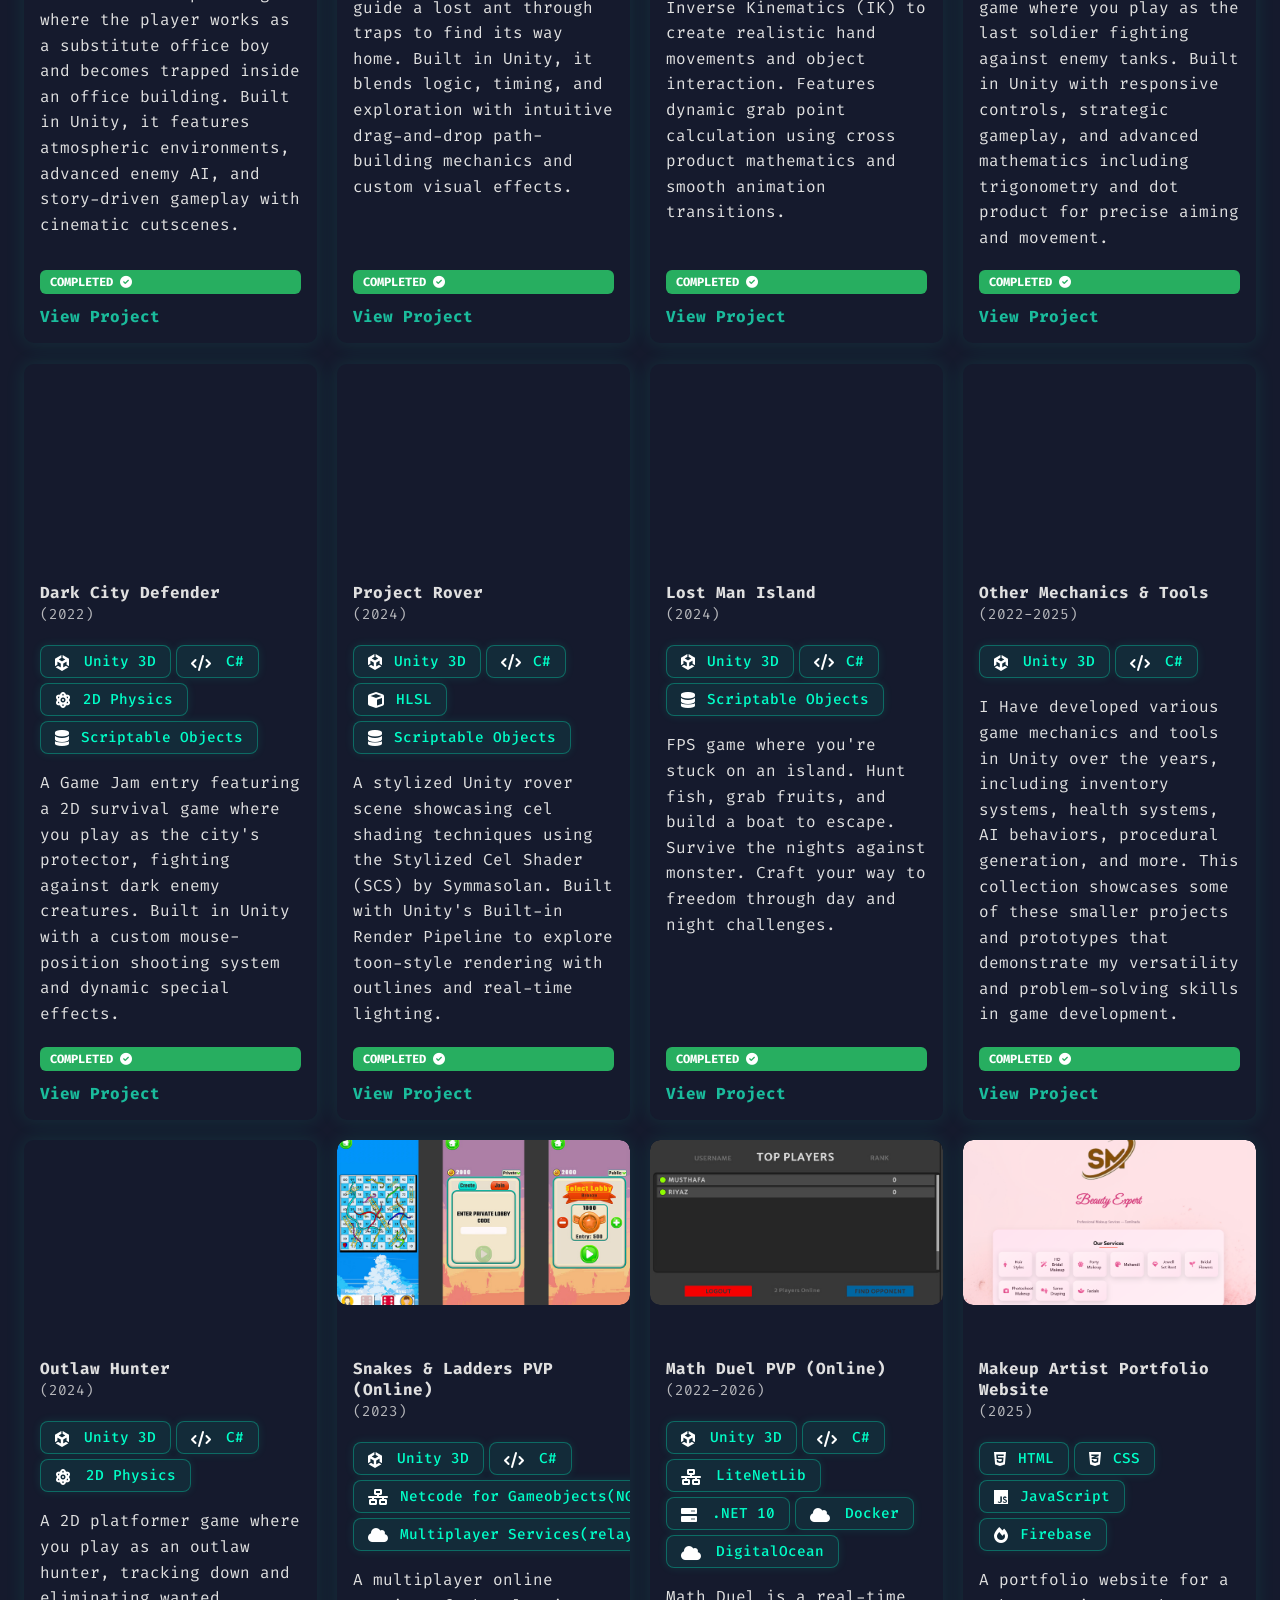
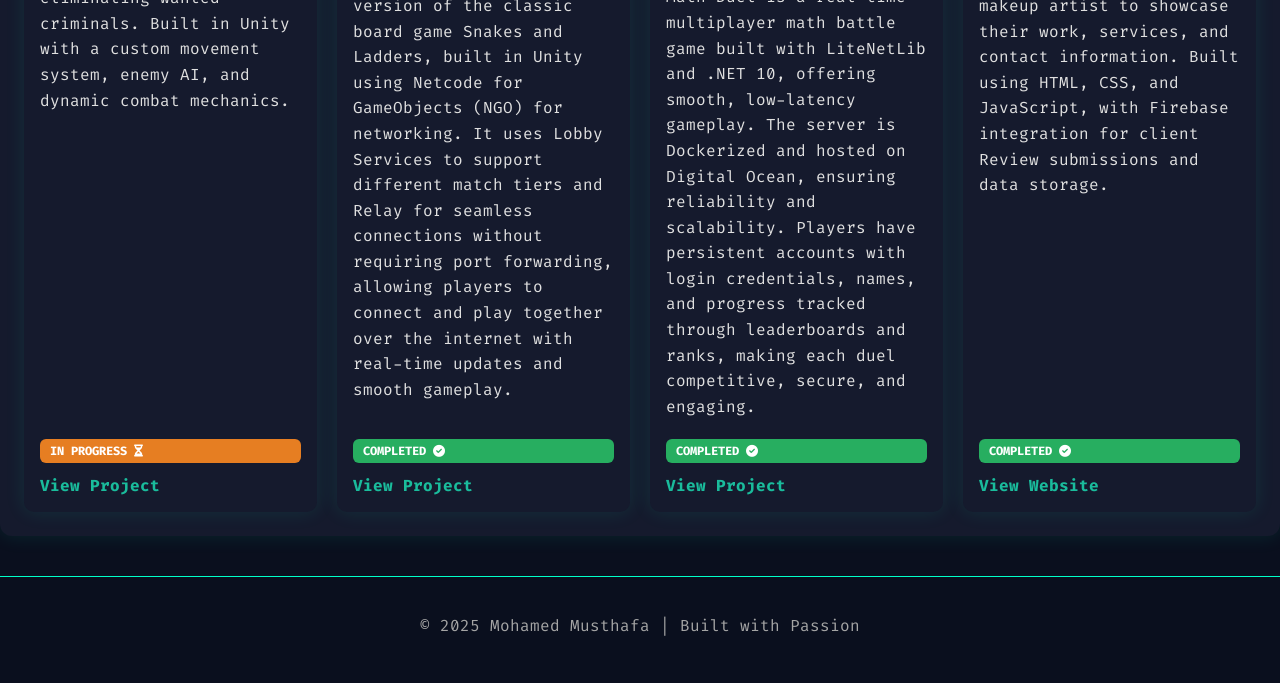
==== commit 9c364855: "Changed Main Index" ====
--- a/index.html
+++ b/index.html
@@ -17,7 +17,7 @@
 <body>
   <!-- ===== About Section ===== -->
   <section class="card about-card">
-    <button class="contact-link" onclick="document.getElementById('contact').scrollIntoView({ behavior: 'smooth' })">Contact</button>
+  
     <div class="about-content">
       <img src="images/profile.jpg" alt="Mohamed Musthafa" class="profile-pic">
       <div class="text-content">
@@ -33,42 +33,41 @@
           I am also the Founder of <a href="https://play.google.com/store/apps/developer?id=Dream+Dog+Games" class="highlight" target="_blank">Dream Dog Games</a>, where I publish my indie games under my own studio.
         </p>
 
-        <!-- Social Links Menu -->
-        <div class="game-menu">
-          <div class="icon-menu-wrapper" style="position: relative;">
-            <div class="icon-row">
-              <div class="menu-item" data-link="https://www.linkedin.com/in/mohamed-musthafa-98b347230">
-                <i class="fab fa-linkedin"></i>
-              </div>
-              <div class="menu-item" data-link="https://github.com/musthafa45">
-                <i class="fab fa-github"></i>
-              </div>
-              <div class="menu-item" data-link="https://youtube.com/@gamescript-tamil">
-                <i class="fab fa-youtube"></i>
-              </div>
-              <div class="menu-item" data-link="https://musthafa45.itch.io/">
-                <i class="fab fa-itch-io"></i>
-              </div>
-              <div class="menu-item" data-link="mailto:mohamedmusthafa3679@gmail.com">
-                <i class="fas fa-envelope"></i>
-              </div>
-              <div class="menu-item" data-link="https://discordapp.com/users/566951093855191040">
-                <i class="fab fa-discord"></i>
-              </div>
-              <div class="menu-item" data-link="files/resume.pdf">
-                <i class="fas fa-file-download"></i>
-              </div>
-            </div>
-            <div class="pointer-triangle"></div>
-          </div>
-          <div class="menu-controls">
-            <div class="button-row">
-              <button class="arrow-btn left" id="leftBtn" aria-label="Previous"></button>
-              <button class="arrow-btn right" id="rightBtn" aria-label="Next"></button>
-              <button class="start-btn" id="startBtn" aria-label="Go to Selected Link">Start</button>
-            </div>
-          </div>
-        </div>
+        <!-- ===== Social Links ===== -->
+        <div class="social-links">
+  <a href="https://www.linkedin.com/in/mohamed-musthafa-98b347230" target="_blank" aria-label="LinkedIn">
+    <i class="fab fa-linkedin"></i>
+  </a>
+
+  <a href="https://github.com/musthafa45" target="_blank" aria-label="GitHub">
+    <i class="fab fa-github"></i>
+  </a>
+
+  <a href="https://youtube.com/@gamescript-tamil" target="_blank" aria-label="YouTube">
+    <i class="fab fa-youtube"></i>
+  </a>
+
+  <a href="https://musthafa45.itch.io/" target="_blank" aria-label="Itch.io">
+    <i class="fab fa-itch-io"></i>
+  </a>
+
+  <a href="mailto:mohamedmusthafa3679@gmail.com" aria-label="Email">
+    <i class="fas fa-envelope"></i>
+  </a>
+
+  <a href="https://discordapp.com/users/566951093855191040" target="_blank" aria-label="Discord">
+    <i class="fab fa-discord"></i>
+  </a>
+
+   <a href="tel:+971567884541" aria-label="Phone">
+    <i class="fas fa-phone"></i>
+  </a>
+
+  <a href="files/resume.pdf" target="_blank" aria-label="Download Resume">
+    <i class="fas fa-file-download"></i>
+  </a>
+</div>
+
 
       </div>
     </div>
@@ -105,303 +104,6 @@
       <div class="tool-item"><i class="fas fa-globe"></i> HTML / CSS / JavaScript</div>
       <div class="tool-item"><i class="fas fa-fire"></i> Firebase (Realtime DB)</div>
       
-    </div>
-  </section>
-
-  <!-- ===== Projects Section ===== -->
-  <section class="card projects-section">
-    <h1>Projects</h1>
-    <div class="projects-grid">
-
-      <!-- Room 03 Project -->
-      <article class="project-card">
-        <div class="thumb-wrapper">
-          <img class="project-thumb" src="images/room-03-thumbnail.png" alt="Room 03 Game Thumbnail">
-          <video class="project-video" autoplay loop muted playsinline preload="metadata">
-            <source src="videos/room-03.mp4" type="video/mp4">
-  Your browser does not support the video tag.</video>
-        </div>
-        <div class="content">
-          <h4>Room 03<br><span style="font-size: 0.9em; font-weight: normal; opacity: 0.8;">(2024-2025)</span></h4>
-          <div class="tech-stack">
-            <span><i class="fa-brands fa-unity"></i> Unity 3D</span>
-            <span><i class="fa-solid fa-code"></i> C#</span>
-            <span><i class="fas fa-link"></i> Inverse Kinematics</span>
-            <span><i class="fas fa-brain"></i> Enemy AI</span>
-            <span><i class="fas fa-video"></i> Cutscenes (Timeline)</span>
-          </div>
-          <p>
-            A horror first-person game where the player works as a substitute office boy and becomes trapped inside an office building. Built in Unity, it features atmospheric environments, advanced enemy AI, and story-driven gameplay with cinematic cutscenes.
-          </p>
-          <div class="bottom">
-            <div class="status-tag done"> Completed <i class="fas fa-check-circle"></i></div>
-            <a href="https://mohamedmusthafa.dev/projects/room-03/index.html" target="_self">View Project</a>
-          </div>
-        </div>
-      </article>
-
-      <!-- Wander Ant Project -->
-      <article class="project-card">
-        <div class="thumb-wrapper">
-          <img class="project-thumb" src="images/wander-ant-thumbnail.png" alt="Wander Ant Game Thumbnail">
-          <video class="project-video" autoplay loop muted playsinline preload="metadata">
-            <source src="videos/wander-ant.mp4" type="video/mp4">
-            Your browser does not support the video tag.
-          </video>
-        </div>
-        <div class="content">
-          <h4>Wander Ant - Lost Trail<br><span style="font-size: 0.9em; font-weight: normal; opacity: 0.8;">(2022-2024)</span></h4>
-          <div class="tech-stack">
-            <span><i class="fa-brands fa-unity"></i> Unity 3D</span>
-            <span><i class="fa-solid fa-code"></i> C#</span>
-            <span><i class="fa-solid fa-flask"></i> Shader Graph</span>
-            <span><i class="fa-solid fa-ad"></i> AdMob</span>
-          </div>
-          <p>
-            A creative puzzle adventure where players guide a lost ant through traps to find its way home. Built in Unity, it blends logic, timing, and exploration with intuitive drag-and-drop path-building mechanics and custom visual effects.
-          </p>
-          <div class="bottom">
-            <div class="status-tag done"> Completed <i class="fas fa-check-circle"></i></div>
-            <a href="https://mohamedmusthafa.dev/projects/wander-ant/index.html" target="_self">View Project</a>
-          </div>
-        </div>
-      </article>
-
-      <!-- IK Hands Project -->
-      <article class="project-card">
-        <div class="thumb-wrapper">
-          <img class="project-thumb" src="images/Ik-hand-thumbnail.jpg" alt="IK Hands System Thumbnail">
-          <video class="project-video" autoplay loop muted playsinline preload="metadata">
-            <source src="videos/Ik-hand.mp4" type="video/mp4">
-            Your browser does not support the video tag.
-          </video>
-        </div>
-        <div class="content">
-          <h4>Procedural Hands (IK)<br><span style="font-size: 0.9em; font-weight: normal; opacity: 0.8;">(2024)</span></h4>
-          <div class="tech-stack">
-            <span><i class="fa-brands fa-unity"></i> Unity 3D</span>
-            <span><i class="fa-solid fa-code"></i> C#</span>
-            <span><i class="fa-solid fa-link"></i> Inverse Kinematics</span>
-            <span><i class="fa-solid fa-vector-square"></i> Cross Product Math</span>
-          </div>
-          <p>
-            A breakthrough in procedural animation using Inverse Kinematics (IK) to create realistic hand movements and object interaction. Features dynamic grab point calculation using cross product mathematics and smooth animation transitions.
-          </p>
-          <div class="bottom">
-            <div class="status-tag done"> Completed <i class="fas fa-check-circle"></i></div>
-            <a href="https://mohamedmusthafa.dev/projects/ik-hand/index.html" target="_self">View Project</a>
-          </div>
-        </div>
-      </article>
-
-      <!-- Last Soldier Project -->
-      <article class="project-card">
-        <div class="thumb-wrapper">
-          <img class="project-thumb" src="images/last-soldier-thumbnail.jpg" alt="Last Soldier Thumbnail">
-          <video class="project-video" autoplay loop muted playsinline preload="metadata">
-            <source src="videos/last-soldier.mp4" type="video/mp4">
-            Your browser does not support the video tag.
-          </video>
-        </div>
-        <div class="content">
-          <h4>Last Solider<br><span style="font-size: 0.9em; font-weight: normal; opacity: 0.8;">(2023)</span></h4>
-          <div class="tech-stack">
-          <span><i class="fa-brands fa-unity"></i> Unity 3D</span>
-          <span><i class="fa-solid fa-code"></i> C#</span>
-          <span><i class="fa-solid fa-ruler-combined"></i> Trigonometry</span>
-          <span><i class="fa-solid fa-circle-dot"></i> Dot Product Math</span>
-        </div>
-          <p>
-            A Game Jam entry featuring a third-person survival game where you play as the last soldier fighting against enemy tanks. Built in Unity with responsive controls, strategic gameplay, and advanced mathematics including trigonometry and dot product for precise aiming and movement.
-          </p>
-          <div class="bottom">
-            <div class="status-tag done"> Completed <i class="fas fa-check-circle"></i></div>
-            <a href="https://mohamedmusthafa.dev/projects/last-soldier/index.html" target="_self">View Project</a>
-          </div>
-        </div>
-      </article>
-
-      <!-- Dark City Defender Project -->
-      <article class="project-card">
-        <div class="thumb-wrapper">
-          <img class="project-thumb" src="images/dark-city-defender-thumbnail.png" alt="Dark City Defender Thumbnail">
-          <video class="project-video" autoplay loop muted playsinline preload="metadata">
-            <source src="videos/dark-city-defender.mp4" type="video/mp4">
-            Your browser does not support the video tag.
-          </video>
-        </div>
-        <div class="content">
-          <h4>Dark City Defender<br><span style="font-size: 0.9em; font-weight: normal; opacity: 0.8;">(2022)</span></h4>
-          <div class="tech-stack">
-          <span><i class="fa-brands fa-unity"></i> Unity 3D</span>
-          <span><i class="fa-solid fa-code"></i> C#</span>
-          <span class="tool-item"><i class="fas fa-atom"></i> 2D Physics</span>
-          <span class="tool-item"><i class="fas fa-database"></i> Scriptable Objects</span>
-        </div>
-          <p>
-            A Game Jam entry featuring a 2D survival game where you play as the city's protector, fighting against dark enemy creatures. Built in Unity with a custom mouse-position shooting system and dynamic special effects.
-          </p>
-          <div class="bottom">
-            <div class="status-tag done"> Completed <i class="fas fa-check-circle"></i></div>
-            <a href="https://mohamedmusthafa.dev/projects/dark-city-defender/index.html" target="_self">View Project</a>
-          </div>
-        </div>
-      </article>
-
-      <!-- Rover Project -->
-      <article class="project-card">
-        <div class="thumb-wrapper">
-          <img class="project-thumb" src="images/rover-thumbnail.png" alt="Rover Thumbnail">
-          <video class="project-video" autoplay loop muted playsinline preload="metadata">
-            <source src="videos/rover.mp4" type="video/mp4">
-            Your browser does not support the video tag.
-          </video>
-        </div>
-        <div class="content">
-          <h4>Project Rover<br><span style="font-size: 0.9em; font-weight: normal; opacity: 0.8;">(2024)</span></h4>
-          <div class="tech-stack">
-        <span class="tool-item"><i class="fa-brands fa-unity"></i> Unity 3D</span>
-        <span class="tool-item"><i class="fa-solid fa-code"></i> C#</span>
-        <span class="tool-item"><i class="fas fa-cube"></i> HLSL</span>
-        <span class="tool-item"><i class="fas fa-database"></i> Scriptable Objects</span>
-        </div>
-          <p>
-            A stylized Unity rover scene showcasing cel shading techniques using the Stylized Cel Shader (SCS) by Symmasolan. Built with Unity's Built-in Render Pipeline to explore toon-style rendering with outlines and real-time lighting.
-          </p>
-          <div class="bottom">
-            <div class="status-tag done"> Completed <i class="fas fa-check-circle"></i></div>
-            <a href="https://mohamedmusthafa.dev/projects/rover/index.html" target="_self">View Project</a>
-          </div>
-        </div>
-      </article>
-
-      <!-- Lost Man Island -->
-      <article class="project-card">
-        <div class="thumb-wrapper">
-          <img class="project-thumb" src="images/lostman-island-thumbnail.png" alt="Lost Man Island Thumbnail">
-          <video class="project-video" autoplay loop muted playsinline preload="metadata">
-            <source src="videos/lostman-island.mp4" type="video/mp4">
-            Your browser does not support the video tag.
-          </video>
-        </div>
-        <div class="content">
-          <h4>Lost Man Island<br><span style="font-size: 0.9em; font-weight: normal; opacity: 0.8;">(2024)</span></h4>
-          <div class="tech-stack">
-          <span class="tool-item"><i class="fa-brands fa-unity"></i> Unity 3D</span>
-          <span class="tool-item"><i class="fa-solid fa-code"></i> C#</span>
-          <span class="tool-item"><i class="fas fa-database"></i> Scriptable Objects</span>
-        </div>
-          <p>
-            FPS game where you're stuck on an island. Hunt fish, grab fruits, and build a boat to escape. Survive the nights against monster. Craft your way to freedom through day and night challenges.
-          </p>
-          <div class="bottom">
-            <div class="status-tag done"> Completed <i class="fas fa-check-circle"></i></div>
-            <a href="https://mohamedmusthafa.dev/projects/lostman-island/index.html" target="_self">View Project</a>
-          </div>
-        </div>
-      </article>
-
-      <!-- Other Mechanics & Tools -->
-      <article class="project-card">
-        <div class="thumb-wrapper">
-          <img class="project-thumb" src="images/other-mechanics&tools-thumbnail.jpg" alt="Other Mechanics & Tools Thumbnail">
-          <video class="project-video" autoplay loop muted playsinline preload="metadata">
-            <source src="videos/other-mechanics&tools.mp4" type="video/mp4">
-            Your browser does not support the video tag.
-          </video>
-        </div>
-        <div class="content">
-          <h4> Other Mechanics & Tools <br><span style="font-size: 0.9em; font-weight: normal; opacity: 0.8;">(2022-2025)</span></h4>
-          <div class="tech-stack">
-          <span><i class="fa-brands fa-unity"></i> Unity 3D</span>
-          <span><i class="fa-solid fa-code"></i> C#</span>
-        </div>
-          <p>
-            I Have developed various game mechanics and tools in Unity over the years, including inventory systems, health systems, AI behaviors, procedural generation, and more. This collection showcases some of these smaller projects and prototypes that demonstrate my versatility and problem-solving skills in game development.
-          </p>
-          <div class="bottom">
-            <div class="status-tag done"> Completed <i class="fas fa-check-circle"></i></div>
-            <a href="https://mohamedmusthafa.dev/projects/other-mechanics&tools/index.html" target="_self">View Project</a>
-          </div>
-        </div>
-      </article>
-
-      <!-- Outlaw Hunter -->
-      <article class="project-card">
-        <div class="thumb-wrapper">
-          <img class="project-thumb" src="images/outlaw-hunter-thumbnail.jpg" alt="Other Mechanics & Tools Thumbnail">
-          <video class="project-video" autoplay loop muted playsinline preload="metadata">
-            <source src="videos/outlaw-hunter.mp4" type="video/mp4">
-            Your browser does not support the video tag.
-          </video>
-        </div>
-        <div class="content">
-          <h4> Outlaw Hunter <br><span style="font-size: 0.9em; font-weight: normal; opacity: 0.8;">(2024)</span></h4>
-          <div class="tech-stack">
-          <span><i class="fa-brands fa-unity"></i> Unity 3D</span>
-          <span><i class="fa-solid fa-code"></i> C#</span>
-          <span><i class="fa-solid fa-atom"></i> 2D Physics</span>
-        </div>
-          <p>
-            A 2D platformer game where you play as an outlaw hunter, tracking down and eliminating wanted criminals. Built in Unity with a custom movement system, enemy AI, and dynamic combat mechanics.
-          </p>
-          <div class="bottom">
-            <div class="status-tag progress"> In Progress <i class="fas fa-hourglass-half"></i></div>
-            <a href="https://mohamedmusthafa.dev/projects/outlaw-hunter/index.html" target="_self">View Project</a>
-          </div>
-        </div>
-      </article>
-
-      <!-- Snakes And Ladders Multiplayer -->
-      <article class="project-card">
-        <div class="thumb-wrapper">
-          <img class="project-thumb2" src="images/snakes-and-ladders-multiplayer-thumbnail.jpg" alt="Snakes And Ladders Multiplayer Thumbnail">
-          <video class="project-video" autoplay loop muted playsinline preload="metadata">
-            <source src="videos/snakes-and-ladders-multiplayer.mp4" type="video/mp4">
-            Your browser does not support the video tag.
-          </video>
-        </div>
-        <div class="content">
-          <h4>Snakes And Ladders (Multiplayer Online)<br><span style="font-size: 0.9em; font-weight: normal; opacity: 0.8;">(2023)</span></h4>
-          <div class="tech-stack">
-          <span><i class="fa-brands fa-unity"></i> Unity 3D</span>
-          <span><i class="fa-solid fa-code"></i> C#</span>
-          <span class="tool-item"><i class="fas fa-network-wired"></i></i> Netcode for Gameobjects(NGO)</span>
-          <span class="tool-item"><i class="fas fa-cloud"></i> Multiplayer Services(relay,Lobby)</span>
-        </div>
-          <p>
-            A multiplayer online version of the classic board game Snakes and Ladders, built in Unity using Netcode for GameObjects (NGO) for networking. It uses Lobby Services to support different match tiers and Relay for seamless connections without requiring port forwarding, allowing players to connect and play together over the internet with real-time updates and smooth gameplay.
-          </p>
-          <div class="bottom">
-            <div class="status-tag done"> Completed <i class="fas fa-check-circle"></i></div>
-            <a href="https://mohamedmusthafa.dev/projects/snakes-and-ladders/index.html" target="_self">View Project</a>
-          </div>
-        </div>
-      </article>
-
-      <!-- Makeup artist Portfolio website -->
-      <article class="project-card">
-        <div class="thumb-wrapper">
-          <img class="project-thumb2" src="images/makeup-artist-portfolio-website.png" alt="Makeup Artist Portfolio Website Thumbnail">
-        </div>
-        <div class="content">
-          <h4>Makeup Artist Portfolio Website<br><span style="font-size: 0.9em; font-weight: normal; opacity: 0.8;">(2025)</span></h4>
-          <div class="tech-stack">
-          <span class="tool-item"><i class="fab fa-html5"></i> HTML</span>
-          <span class="tool-item"><i class="fab fa-css3-alt"></i> CSS</span>
-          <span class="tool-item"><i class="fab fa-js"></i> JavaScript</span>
-          <span class="tool-item"><i class="fas fa-fire"></i> Firebase</span>
-        </div>
-          <p>
-            A portfolio website for a makeup artist to showcase their work, services, and contact information. Built using HTML, CSS, and JavaScript, with Firebase integration for client Review submissions and data storage.
-          </p>
-          <div class="bottom">
-            <div class="status-tag done"> Completed <i class="fas fa-check-circle"></i></div>
-            <a href="https://smbeautyexpert.xyz/" target="_self">View Website</a>
-          </div>
-        </div>
-      </article>
-
     </div>
   </section>
 
@@ -432,17 +134,333 @@
     </div>
   </section>
 
-  <!-- ===== Contact Section ===== -->
-  <section id="contact" class="card section">
-    <h2 class="section-title">Contact Me</h2>
-    <p>If you'd like to get in touch, feel free to reach out via email or connect with me on social media. I'm always open to discussing new projects, collaborations, or opportunities to contribute my skills and passion for game development.</p>
-    <ul class="contact-list">
-<li>Email: <a href="mailto:mohamedmusthafa3679@gmail.com">mohamedmusthafa3679@gmail.com</a></li>
-<li>LinkedIn: <a href="https://www.linkedin.com/in/mohamed-musthafa-98b347230" target="_blank">LinkedIn Profile</a></li>
-<li>GitHub: <a href="https://github.com/musthafa45" target="_blank">GitHub Profile</a></li>
-<li>Instagram: <a href="https://www.instagram.com/musthafa_404?igsh=M3R2dzBlYTk4a2g4" target="_blank">@musthafa_404</a></li>
-<li>Phone: <a href="tel:+971567884541">+971 56788 4541</a></li>
-    </ul>
+  <!-- ===== Projects Section ===== -->
+  <section class="card projects-section">
+    <h1>Projects</h1>
+    <div class="projects-grid">
+
+      <!-- Room 03 Project -->
+      <article class="project-card">
+        <div class="thumb-wrapper">
+          <img class="project-thumb" src="images/room-03-thumbnail.png" alt="Room 03 Game Thumbnail">
+          <video class="project-video" autoplay loop muted playsinline preload="metadata">
+            <source src="videos/room-03.mp4" type="video/mp4">
+  Your browser does not support the video tag.</video>
+        </div>
+        <div class="content">
+          <h4>Room 03<br><span style="font-size: 0.9em; font-weight: normal; opacity: 0.8;">(2024-2025)</span></h4>
+          <div class="tech-stack">
+            <span><i class="fa-brands fa-unity"></i> Unity 3D</span>
+            <span><i class="fa-solid fa-code"></i> C#</span>
+            <span><i class="fas fa-link"></i> Inverse Kinematics</span>
+            <span><i class="fas fa-brain"></i> Enemy AI</span>
+            <span><i class="fas fa-video"></i> Cutscenes (Timeline)</span>
+          </div>
+          <p>
+            A horror first-person game where the player works as a substitute office boy and becomes trapped inside an office building. Built in Unity, it features atmospheric environments, advanced enemy AI, and story-driven gameplay with cinematic cutscenes.
+          </p>
+          <div class="bottom">
+            <div class="status-tag done"> Completed <i class="fas fa-check-circle"></i></div>
+            <a href="https://mohamedmusthafa.dev/projects/room-03/index.html" target="_self">View Project</a>
+          </div>
+        </div>
+      </article>
+
+      <!-- Wander Ant Project -->
+      <article class="project-card">
+        <div class="thumb-wrapper">
+          <img class="project-thumb" src="images/wander-ant-thumbnail.png" alt="Wander Ant Game Thumbnail">
+          <video class="project-video" autoplay loop muted playsinline preload="metadata">
+            <source src="videos/wander-ant.mp4" type="video/mp4">
+            Your browser does not support the video tag.
+          </video>
+        </div>
+        <div class="content">
+          <h4>Wander Ant - Lost Trail<br><span style="font-size: 0.9em; font-weight: normal; opacity: 0.8;">(2022-2024)</span></h4>
+          <div class="tech-stack">
+            <span><i class="fa-brands fa-unity"></i> Unity 3D</span>
+            <span><i class="fa-solid fa-code"></i> C#</span>
+            <span><i class="fa-solid fa-flask"></i> Shader Graph</span>
+            <span><i class="fa-solid fa-ad"></i> AdMob</span>
+          </div>
+          <p>
+            A creative puzzle adventure where players guide a lost ant through traps to find its way home. Built in Unity, it blends logic, timing, and exploration with intuitive drag-and-drop path-building mechanics and custom visual effects.
+          </p>
+          <div class="bottom">
+            <div class="status-tag done"> Completed <i class="fas fa-check-circle"></i></div>
+            <a href="https://mohamedmusthafa.dev/projects/wander-ant/index.html" target="_self">View Project</a>
+          </div>
+        </div>
+      </article>
+
+      <!-- IK Hands Project -->
+      <article class="project-card">
+        <div class="thumb-wrapper">
+          <img class="project-thumb" src="images/Ik-hand-thumbnail.jpg" alt="IK Hands System Thumbnail">
+          <video class="project-video" autoplay loop muted playsinline preload="metadata">
+            <source src="videos/Ik-hand.mp4" type="video/mp4">
+            Your browser does not support the video tag.
+          </video>
+        </div>
+        <div class="content">
+          <h4>Procedural Hands (IK)<br><span style="font-size: 0.9em; font-weight: normal; opacity: 0.8;">(2024)</span></h4>
+          <div class="tech-stack">
+            <span><i class="fa-brands fa-unity"></i> Unity 3D</span>
+            <span><i class="fa-solid fa-code"></i> C#</span>
+            <span><i class="fa-solid fa-link"></i> Inverse Kinematics</span>
+            <span><i class="fa-solid fa-vector-square"></i> Cross Product Math</span>
+          </div>
+          <p>
+            A breakthrough in procedural animation using Inverse Kinematics (IK) to create realistic hand movements and object interaction. Features dynamic grab point calculation using cross product mathematics and smooth animation transitions.
+          </p>
+          <div class="bottom">
+            <div class="status-tag done"> Completed <i class="fas fa-check-circle"></i></div>
+            <a href="https://mohamedmusthafa.dev/projects/ik-hand/index.html" target="_self">View Project</a>
+          </div>
+        </div>
+      </article>
+
+      <!-- Last Soldier Project -->
+      <article class="project-card">
+        <div class="thumb-wrapper">
+          <img class="project-thumb" src="images/last-soldier-thumbnail.jpg" alt="Last Soldier Thumbnail">
+          <video class="project-video" autoplay loop muted playsinline preload="metadata">
+            <source src="videos/last-soldier.mp4" type="video/mp4">
+            Your browser does not support the video tag.
+          </video>
+        </div>
+        <div class="content">
+          <h4>Last Solider<br><span style="font-size: 0.9em; font-weight: normal; opacity: 0.8;">(2023)</span></h4>
+          <div class="tech-stack">
+          <span><i class="fa-brands fa-unity"></i> Unity 3D</span>
+          <span><i class="fa-solid fa-code"></i> C#</span>
+          <span><i class="fa-solid fa-ruler-combined"></i> Trigonometry</span>
+          <span><i class="fa-solid fa-circle-dot"></i> Dot Product Math</span>
+        </div>
+          <p>
+            A Game Jam entry featuring a third-person survival game where you play as the last soldier fighting against enemy tanks. Built in Unity with responsive controls, strategic gameplay, and advanced mathematics including trigonometry and dot product for precise aiming and movement.
+          </p>
+          <div class="bottom">
+            <div class="status-tag done"> Completed <i class="fas fa-check-circle"></i></div>
+            <a href="https://mohamedmusthafa.dev/projects/last-soldier/index.html" target="_self">View Project</a>
+          </div>
+        </div>
+      </article>
+
+      <!-- Dark City Defender Project -->
+      <article class="project-card">
+        <div class="thumb-wrapper">
+          <img class="project-thumb" src="images/dark-city-defender-thumbnail.png" alt="Dark City Defender Thumbnail">
+          <video class="project-video" autoplay loop muted playsinline preload="metadata">
+            <source src="videos/dark-city-defender.mp4" type="video/mp4">
+            Your browser does not support the video tag.
+          </video>
+        </div>
+        <div class="content">
+          <h4>Dark City Defender<br><span style="font-size: 0.9em; font-weight: normal; opacity: 0.8;">(2022)</span></h4>
+          <div class="tech-stack">
+          <span><i class="fa-brands fa-unity"></i> Unity 3D</span>
+          <span><i class="fa-solid fa-code"></i> C#</span>
+          <span class="tool-item"><i class="fas fa-atom"></i> 2D Physics</span>
+          <span class="tool-item"><i class="fas fa-database"></i> Scriptable Objects</span>
+        </div>
+          <p>
+            A Game Jam entry featuring a 2D survival game where you play as the city's protector, fighting against dark enemy creatures. Built in Unity with a custom mouse-position shooting system and dynamic special effects.
+          </p>
+          <div class="bottom">
+            <div class="status-tag done"> Completed <i class="fas fa-check-circle"></i></div>
+            <a href="https://mohamedmusthafa.dev/projects/dark-city-defender/index.html" target="_self">View Project</a>
+          </div>
+        </div>
+      </article>
+
+      <!-- Rover Project -->
+      <article class="project-card">
+        <div class="thumb-wrapper">
+          <img class="project-thumb" src="images/rover-thumbnail.png" alt="Rover Thumbnail">
+          <video class="project-video" autoplay loop muted playsinline preload="metadata">
+            <source src="videos/rover.mp4" type="video/mp4">
+            Your browser does not support the video tag.
+          </video>
+        </div>
+        <div class="content">
+          <h4>Project Rover<br><span style="font-size: 0.9em; font-weight: normal; opacity: 0.8;">(2024)</span></h4>
+          <div class="tech-stack">
+        <span class="tool-item"><i class="fa-brands fa-unity"></i> Unity 3D</span>
+        <span class="tool-item"><i class="fa-solid fa-code"></i> C#</span>
+        <span class="tool-item"><i class="fas fa-cube"></i> HLSL</span>
+        <span class="tool-item"><i class="fas fa-database"></i> Scriptable Objects</span>
+        </div>
+          <p>
+            A stylized Unity rover scene showcasing cel shading techniques using the Stylized Cel Shader (SCS) by Symmasolan. Built with Unity's Built-in Render Pipeline to explore toon-style rendering with outlines and real-time lighting.
+          </p>
+          <div class="bottom">
+            <div class="status-tag done"> Completed <i class="fas fa-check-circle"></i></div>
+            <a href="https://mohamedmusthafa.dev/projects/rover/index.html" target="_self">View Project</a>
+          </div>
+        </div>
+      </article>
+
+      <!-- Lost Man Island -->
+      <article class="project-card">
+        <div class="thumb-wrapper">
+          <img class="project-thumb" src="images/lostman-island-thumbnail.png" alt="Lost Man Island Thumbnail">
+          <video class="project-video" autoplay loop muted playsinline preload="metadata">
+            <source src="videos/lostman-island.mp4" type="video/mp4">
+            Your browser does not support the video tag.
+          </video>
+        </div>
+        <div class="content">
+          <h4>Lost Man Island<br><span style="font-size: 0.9em; font-weight: normal; opacity: 0.8;">(2024)</span></h4>
+          <div class="tech-stack">
+          <span class="tool-item"><i class="fa-brands fa-unity"></i> Unity 3D</span>
+          <span class="tool-item"><i class="fa-solid fa-code"></i> C#</span>
+          <span class="tool-item"><i class="fas fa-database"></i> Scriptable Objects</span>
+        </div>
+          <p>
+            FPS game where you're stuck on an island. Hunt fish, grab fruits, and build a boat to escape. Survive the nights against monster. Craft your way to freedom through day and night challenges.
+          </p>
+          <div class="bottom">
+            <div class="status-tag done"> Completed <i class="fas fa-check-circle"></i></div>
+            <a href="https://mohamedmusthafa.dev/projects/lostman-island/index.html" target="_self">View Project</a>
+          </div>
+        </div>
+      </article>
+
+      <!-- Other Mechanics & Tools -->
+      <article class="project-card">
+        <div class="thumb-wrapper">
+          <img class="project-thumb" src="images/other-mechanics&tools-thumbnail.jpg" alt="Other Mechanics & Tools Thumbnail">
+          <video class="project-video" autoplay loop muted playsinline preload="metadata">
+            <source src="videos/other-mechanics&tools.mp4" type="video/mp4">
+            Your browser does not support the video tag.
+          </video>
+        </div>
+        <div class="content">
+          <h4> Other Mechanics & Tools <br><span style="font-size: 0.9em; font-weight: normal; opacity: 0.8;">(2022-2025)</span></h4>
+          <div class="tech-stack">
+          <span><i class="fa-brands fa-unity"></i> Unity 3D</span>
+          <span><i class="fa-solid fa-code"></i> C#</span>
+        </div>
+          <p>
+            I Have developed various game mechanics and tools in Unity over the years, including inventory systems, health systems, AI behaviors, procedural generation, and more. This collection showcases some of these smaller projects and prototypes that demonstrate my versatility and problem-solving skills in game development.
+          </p>
+          <div class="bottom">
+            <div class="status-tag done"> Completed <i class="fas fa-check-circle"></i></div>
+            <a href="https://mohamedmusthafa.dev/projects/other-mechanics&tools/index.html" target="_self">View Project</a>
+          </div>
+        </div>
+      </article>
+
+      <!-- Outlaw Hunter -->
+      <article class="project-card">
+        <div class="thumb-wrapper">
+          <img class="project-thumb" src="images/outlaw-hunter-thumbnail.jpg" alt="Other Mechanics & Tools Thumbnail">
+          <video class="project-video" autoplay loop muted playsinline preload="metadata">
+            <source src="videos/outlaw-hunter.mp4" type="video/mp4">
+            Your browser does not support the video tag.
+          </video>
+        </div>
+        <div class="content">
+          <h4> Outlaw Hunter <br><span style="font-size: 0.9em; font-weight: normal; opacity: 0.8;">(2024)</span></h4>
+          <div class="tech-stack">
+          <span><i class="fa-brands fa-unity"></i> Unity 3D</span>
+          <span><i class="fa-solid fa-code"></i> C#</span>
+          <span><i class="fa-solid fa-atom"></i> 2D Physics</span>
+        </div>
+          <p>
+            A 2D platformer game where you play as an outlaw hunter, tracking down and eliminating wanted criminals. Built in Unity with a custom movement system, enemy AI, and dynamic combat mechanics.
+          </p>
+          <div class="bottom">
+            <div class="status-tag progress"> In Progress <i class="fas fa-hourglass-half"></i></div>
+            <a href="https://mohamedmusthafa.dev/projects/outlaw-hunter/index.html" target="_self">View Project</a>
+          </div>
+        </div>
+      </article>
+
+      <!-- Snakes And Ladders Multiplayer -->
+      <article class="project-card">
+        <div class="thumb-wrapper">
+          <img class="project-thumb2" src="images/snakes-and-ladders-multiplayer-thumbnail.jpg" alt="Snakes And Ladders Multiplayer Thumbnail">
+          <video class="project-video" autoplay loop muted playsinline preload="metadata">
+            <source src="videos/snakes-and-ladders-multiplayer.mp4" type="video/mp4">
+            Your browser does not support the video tag.
+          </video>
+        </div>
+        <div class="content">
+          <h4>Snakes & Ladders PVP (Online)<br><span style="font-size: 0.9em; font-weight: normal; opacity: 0.8;">(2023)</span></h4>
+          <div class="tech-stack">
+          <span><i class="fa-brands fa-unity"></i> Unity 3D</span>
+          <span><i class="fa-solid fa-code"></i> C#</span>
+          <span class="tool-item"><i class="fas fa-network-wired"></i></i> Netcode for Gameobjects(NGO)</span>
+          <span class="tool-item"><i class="fas fa-cloud"></i> Multiplayer Services(relay,Lobby)</span>
+        </div>
+          <p>
+            A multiplayer online version of the classic board game Snakes and Ladders, built in Unity using Netcode for GameObjects (NGO) for networking. It uses Lobby Services to support different match tiers and Relay for seamless connections without requiring port forwarding, allowing players to connect and play together over the internet with real-time updates and smooth gameplay.
+          </p>
+          <div class="bottom">
+            <div class="status-tag done"> Completed <i class="fas fa-check-circle"></i></div>
+            <a href="https://mohamedmusthafa.dev/projects/snakes-and-ladders/index.html" target="_self">View Project</a>
+          </div>
+        </div>
+      </article>
+
+       <!-- Math Duel Multiplayer -->
+      <article class="project-card">
+        <div class="thumb-wrapper">
+          <img class="project-thumb2" src="images/math-duel-thumbnail.jpg" alt="Math Duel Thumbnail">
+          <video class="project-video" autoplay loop muted playsinline preload="metadata">
+            <source src="videos/math-duel.mp4" type="video/mp4">
+            Your browser does not support the video tag.
+          </video>
+        </div>
+        <div class="content">
+          <h4>Math Duel PVP (Online)<br><span style="font-size: 0.9em; font-weight: normal; opacity: 0.8;">(2022-2026)</span></h4>
+          <div class="tech-stack">
+          <span><i class="fa-brands fa-unity"></i> Unity 3D</span>
+          <span><i class="fa-solid fa-code"></i> C#</span>
+          <span><i class="fas fa-network-wired"></i> LiteNetLib</span>
+          <span><i class="fas fa-server"></i> .NET 10</span>
+          <span><i class="fas fa-cloud"></i> Docker</span>
+          <span><i class="fas fa-cloud"></i> DigitalOcean</span>
+        </div>
+          <p>
+            Math Duel is a real-time multiplayer math battle game built with LiteNetLib and .NET 10,
+             offering smooth, low-latency gameplay. The server is Dockerized and hosted on Digital Ocean,
+              ensuring reliability and scalability. Players have persistent accounts with login credentials,
+               names, and progress tracked through leaderboards and ranks, making each duel competitive, secure, and engaging.
+          </p>
+          <div class="bottom">
+            <div class="status-tag done"> Completed <i class="fas fa-check-circle"></i></div>
+            <a href="https://mohamedmusthafa.dev/projects/math-duel/index.html" target="_self">View Project</a>
+          </div>
+        </div>
+      </article>
+
+      <!-- Makeup artist Portfolio website -->
+      <article class="project-card">
+        <div class="thumb-wrapper">
+          <img class="project-thumb2" src="images/makeup-artist-portfolio-website.png" alt="Makeup Artist Portfolio Website Thumbnail">
+        </div>
+        <div class="content">
+          <h4>Makeup Artist Portfolio Website<br><span style="font-size: 0.9em; font-weight: normal; opacity: 0.8;">(2025)</span></h4>
+          <div class="tech-stack">
+          <span class="tool-item"><i class="fab fa-html5"></i> HTML</span>
+          <span class="tool-item"><i class="fab fa-css3-alt"></i> CSS</span>
+          <span class="tool-item"><i class="fab fa-js"></i> JavaScript</span>
+          <span class="tool-item"><i class="fas fa-fire"></i> Firebase</span>
+        </div>
+          <p>
+            A portfolio website for a makeup artist to showcase their work, services, and contact information. Built using HTML, CSS, and JavaScript, with Firebase integration for client Review submissions and data storage.
+          </p>
+          <div class="bottom">
+            <div class="status-tag done"> Completed <i class="fas fa-check-circle"></i></div>
+            <a href="https://smbeautyexpert.xyz/" target="_self">View Website</a>
+          </div>
+        </div>
+      </article>
+
+    </div>
   </section>
 
   <!-- ===== Footer ===== -->
--- a/style.css
+++ b/style.css
@@ -36,42 +36,6 @@
   border-radius: 12px;
   margin-bottom: 32px;
   box-shadow: 0 0 20px rgba(0, 255, 200, 0.1);
-}
-
-.contact-link {
-  position: absolute;
-  top: 16px;
-  right: 16px;
-
-  background: none;
-  border: none;
-  padding: 0;
-
-  font-size: 14px;
-  font-weight: 600;
-  color: #00ffc8;
-  cursor: pointer;
-
-  text-decoration: none;
-}
-
-/* underline effect */
-.contact-link::after {
-  content: "";
-  display: block;
-  width: 0;
-  height: 2px;
-  background: currentColor;
-  transition: width 0.25s ease;
-  margin-top: 2px;
-}
-
-.contact-link:hover::after {
-  width: 100%;
-}
-
-.contact-link:hover {
-  color: #00e0ff;
 }
 
 /* ---------- Typography ---------- */
@@ -168,146 +132,23 @@
 }
 
 /* ---------- Social Icons ---------- */
-
-.game-menu {
-  margin-top: 20px;
-}
-
-.icon-row {
-  display: flex;
-  gap: 12px;
-  justify-content: center;
-  align-items: center;
-  flex-wrap: nowrap;              /* 🔥 prevent wrapping */
-  overflow-x: auto;               /* 🔥 allows scrolling if needed */
-  scrollbar-width: none;          /* hide scrollbar in Firefox */
-  -ms-overflow-style: none;       /* hide scrollbar in IE/Edge */
-}
-
-.icon-row::-webkit-scrollbar {
-  display: none;                  /* hide scrollbar in Chrome/Safari */
-}
-
-.icon-row-availability {
-  display: flex;
-  justify-content: center;
-  align-items: center;
-  gap: 12px;
-  flex-wrap: wrap;
-  padding: 8px;
-}
-
-.icon-row-availability a img {
-  height: 44px;       /* 🔑 same height for all badges */
-  width: auto;        /* keep aspect ratio */
-  max-width: 100%;
-}
-
-.menu-item {
-  flex: 0 0 auto;                 /* 🔒 prevents shrinking */
-  font-size: 1.6rem; /* smaller than 2rem */
-  color: #eee;
-  padding: 7px;       /* less padding */
-  border-radius: 3px; /* smaller corners */
-  transition: transform 0.3s, box-shadow 0.3s, color 0.3s;
-}
-
-.pointer-triangle {
-  width: 0;
-  height: 0;
-  border-left: 10px solid transparent;
-  border-right: 10px solid transparent;
-  border-top: 12px solid #ffffff; /* now points down */
-  position: absolute;
-  top: -6px; /* keep it above icons if you want */
-  left: 0;
-  transition: left 0.2s ease;
-  z-index: 10;
-}
-
-/* Optional: remove hover scaling on <a> if using menu-item already */
-.icon-row a {
-  font-size: 1.1rem;
-  transition: transform 0.2s;
-}
-
-.icon-row a:hover {
-  transform: scale(1.2);
-}
-
-/* Base style same as Start button */
-.arrow-btn,
-.start-btn {
-  width: 60px;                 /* fixed width for arrows */
-  height: 40px;                /* same height as Start button */
-  font-size: 1.1rem;           
-  font-family: 'Fira Code', monospace;
-  border-radius: 4px;
-  letter-spacing: 1px;
-  cursor: pointer;
-  text-transform: uppercase;
-  transition: all 0.2s ease;
-  display: flex;
-  align-items: center;
-  justify-content: center;
-  padding: 0; /* remove default padding */
-
-  background: linear-gradient(135deg, #00ffc8, #007f70);
-  color: #0a0f1e;
-  border: none;
-  box-shadow: 0 4px 10px rgba(0, 255, 200, 0.2);
-}
-
-.start-btn {
-  font-size: 0.9rem;
-  letter-spacing: 0.5px; /* slightly reduced letter spacing */
-}
-
-
-/* Hover */
-.arrow-btn:hover,
-.start-btn:hover {
-  transform: translateY(-2px);
-  box-shadow: 0 0 0 2px #ccc, 0 6px 0 #555;
-  background: linear-gradient(135deg, #00e0ff, #b400ff);
-  color: #fff;
-}
-
-/* Active */
-.arrow-btn:active,
-.start-btn:active {
-  transform: translateY(2px);
-  box-shadow: 0 0 0 2px #ccc, 0 2px 0 #555;
-  background: #555;
-  color: #222;
-}
-
-/* Left / Right triangle */
-.arrow-btn.left::before,
-.arrow-btn.right::before {
-  content: "";
-  display: inline-block;
-  width: 0;
-  height: 0;
-  border-top: 8px solid transparent;
-  border-bottom: 8px solid transparent;
-}
-
-.arrow-btn.left::before {
-  border-right: 12px solid #eee; /* triangle pointing left */
-}
-
-.arrow-btn.right::before {
-  border-left: 12px solid #eee; /* triangle pointing right */
-}
-
-.button-row {
-  display: flex;
-  gap: 12px;          /* spacing between buttons */
-  align-items: center; /* vertical alignment */
-  justify-content: center; /* optional: center horizontally */
-}
-
+.social-links {
+  display: flex;
+  gap: 1rem;
+  align-items: center;
+}
+
+.social-links a {
+  font-size: 1.5rem;
+  color: #fff;
+  text-decoration: none;
+  transition: transform 0.2s ease, opacity 0.2s ease;
+}
+
+.social-links a:hover {
+  transform: scale(1.15);
+  opacity: 0.8;
+}
 
 /* Social Icon Colors */
 .fa-linkedin { color: #0077b5; }
@@ -638,7 +479,7 @@
 }
 
 #languages h2 {
-  font-size: 1.2rem;
+  font-size: 1.6rem; 
   margin-bottom: 16px;
   font-weight: 400;
 }
@@ -653,17 +494,18 @@
 .language-item {
   background: rgba(0, 255, 200, 0.05);
   border: 1px solid rgba(0, 255, 200, 0.3);
-  padding: 8px 10px;
+  padding: 10px 12px;        /* slightly bigger */
   border-radius: 8px;
-  font-size: 0.85rem;
+  font-size: 1rem;           /* ✅ FIXED */
   color: #eee;
   display: flex;
   justify-content: space-between;
   align-items: center;
-  min-width: 140px;
-  max-width: 200px;
+  min-width: 160px;
+  max-width: 220px;
   transition: all 0.25s ease;
 }
+
 
 .language-item:hover {
   transform: translateY(-3px);
@@ -681,7 +523,6 @@
   font-style: italic;
   color: #ccc;
 }
-
 
 /* ---------- Footer ---------- */
 footer {
@@ -831,25 +672,37 @@
     align-items: center;
     text-align: center;
   }
-  .contact-link {
-    font-size: 15px;
-    top: 12px;
-    right: 12px;
-  }
-
-  .contact-link:hover::after {
-    width: 0; /* disable hover on touch */
-  }
-
-  .contact-link:active::after {
-    width: 100%;
-  }
+
   .profile-pic { width: 120px; height: 120px; }
   .project-card h3 { font-size: 1rem; }
   .project-card p { font-size: 0.9rem; }
   .projects-grid {
     grid-template-columns: 1fr;
   }
+
+  #languages {
+    padding: 16px 10px;
+  }
+
+  .languages-grid {
+    gap: 5px;
+    justify-content: left; /* center the skill chips */
+  }
+
+  .language-item {
+    font-size: 0.9rem;     /* slightly smaller text */
+    padding: 8px 10px;     /* reduce padding for mobile */
+    min-width: 120px;      /* allow more items per row */
+    max-width: 180px;
+  }
+  
+  .lang-name {
+    font-size: 0.95rem;    /* slightly smaller for mobile */
+  }
+
+  .lang-level {
+    font-size: 0.85rem;    /* maintain readability */
+  }
 }
 
 @media (max-width: 480px) {
@@ -857,9 +710,6 @@
   .card { 
     padding: 16px; 
     margin-bottom: 20px; 
-  }
-  #languages {
-  padding: 16px 10px;
   }
   h1 { font-size: 1.4rem; }
   p { font-size: 0.9rem; }
@@ -871,6 +721,26 @@
   .icon-row-availability a img {
     height: 36px;
   }
+
+   .languages-grid {
+    gap: 5px;
+    align-items: center;
+  }
+
+  .language-item {
+    font-size: 0.85rem;    /* smallest readable size */
+    padding: 6px 8px;
+    min-width: 100px;
+    max-width: 160px;
+  }
+
+  .lang-name {
+    font-size: 0.9rem;
+  }
+
+  .lang-level {
+    font-size: 0.8rem;
+  }
 }
 
 /* ------ Mobile Compact Mode ------ */
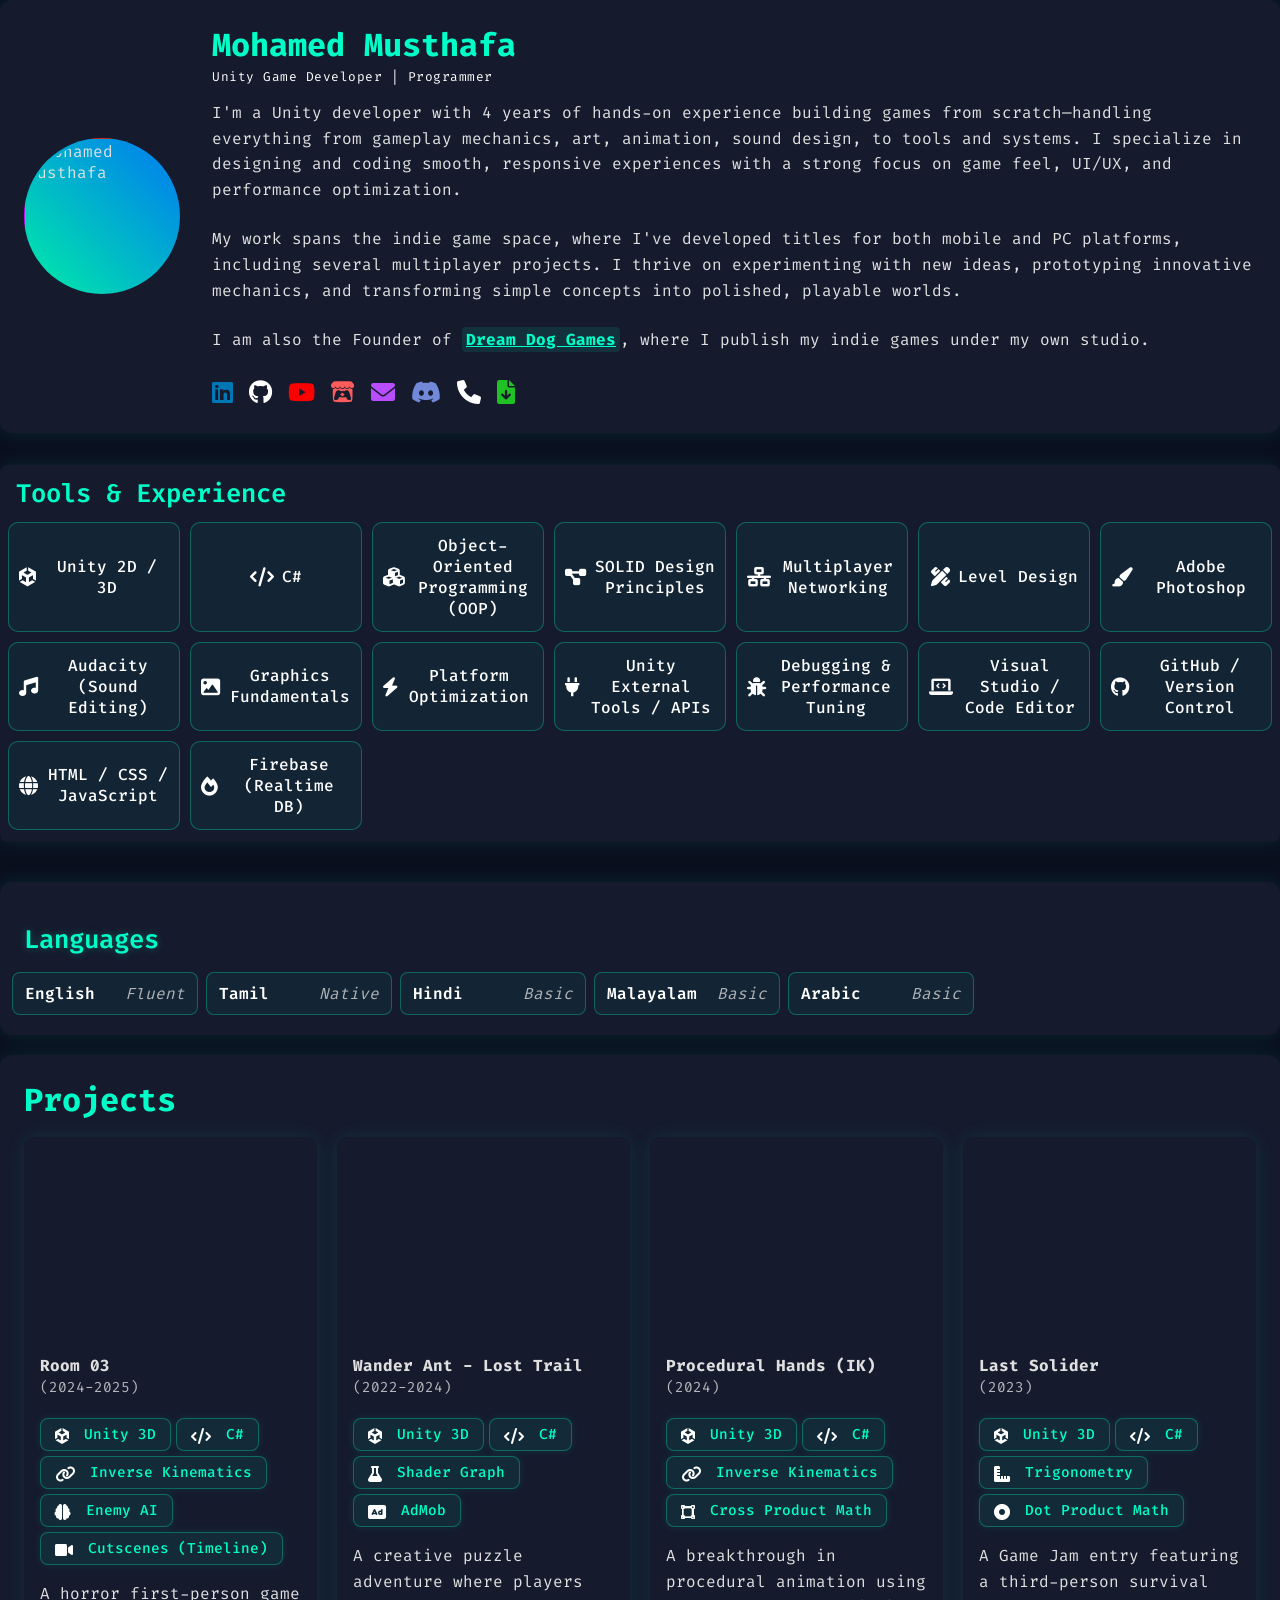
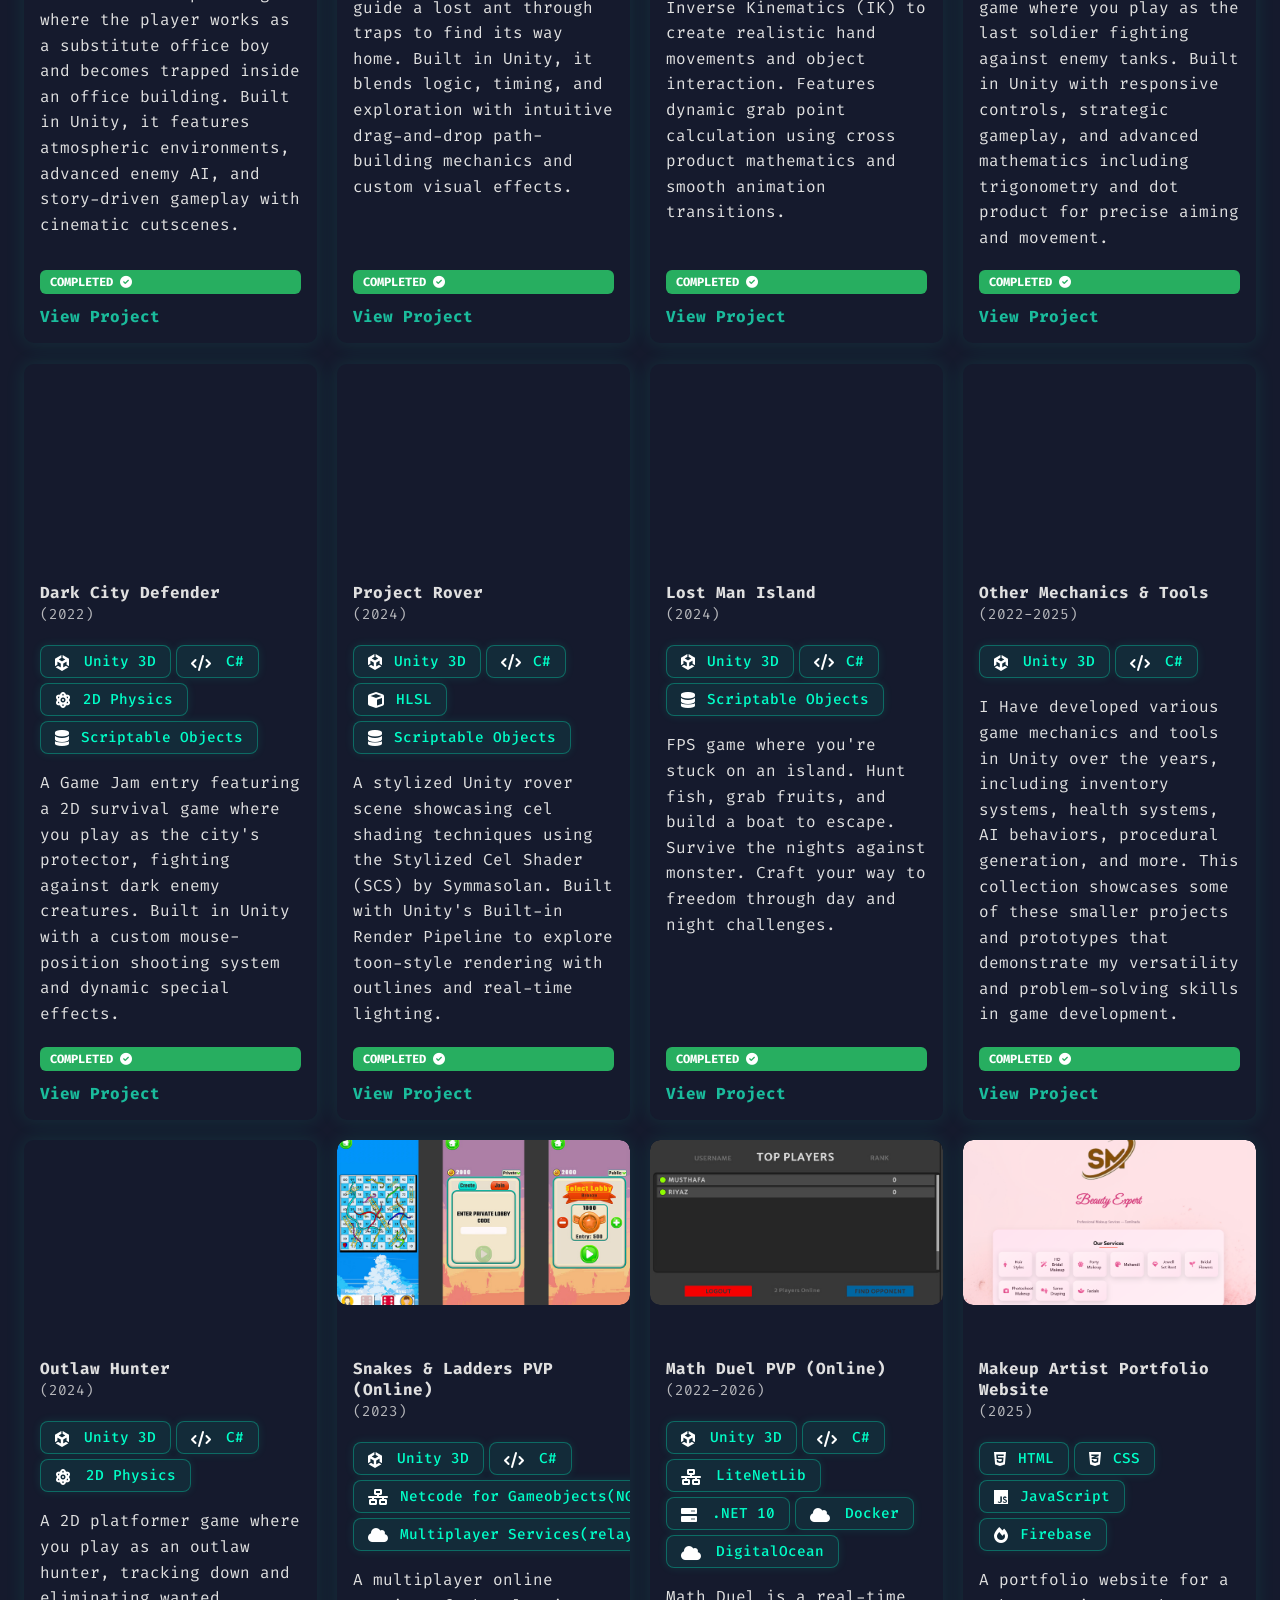
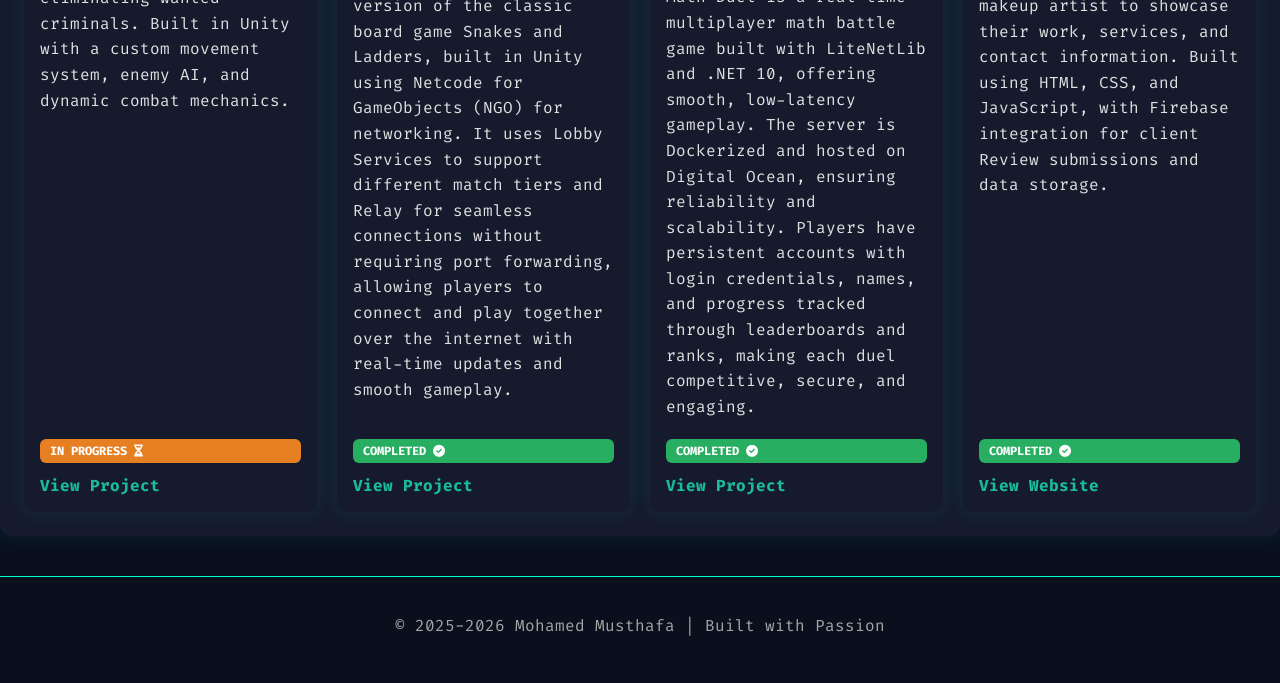
==== commit 4011489b: "Update index.html" ====
--- a/index.html
+++ b/index.html
@@ -465,7 +465,7 @@
 
   <!-- ===== Footer ===== -->
   <footer>
-    <p>© 2025 Mohamed Musthafa | Built with Passion</p>
+    <p>© 2025-2026 Mohamed Musthafa | Built with Passion</p>
   </footer>
 
   <!-- Scripts -->
